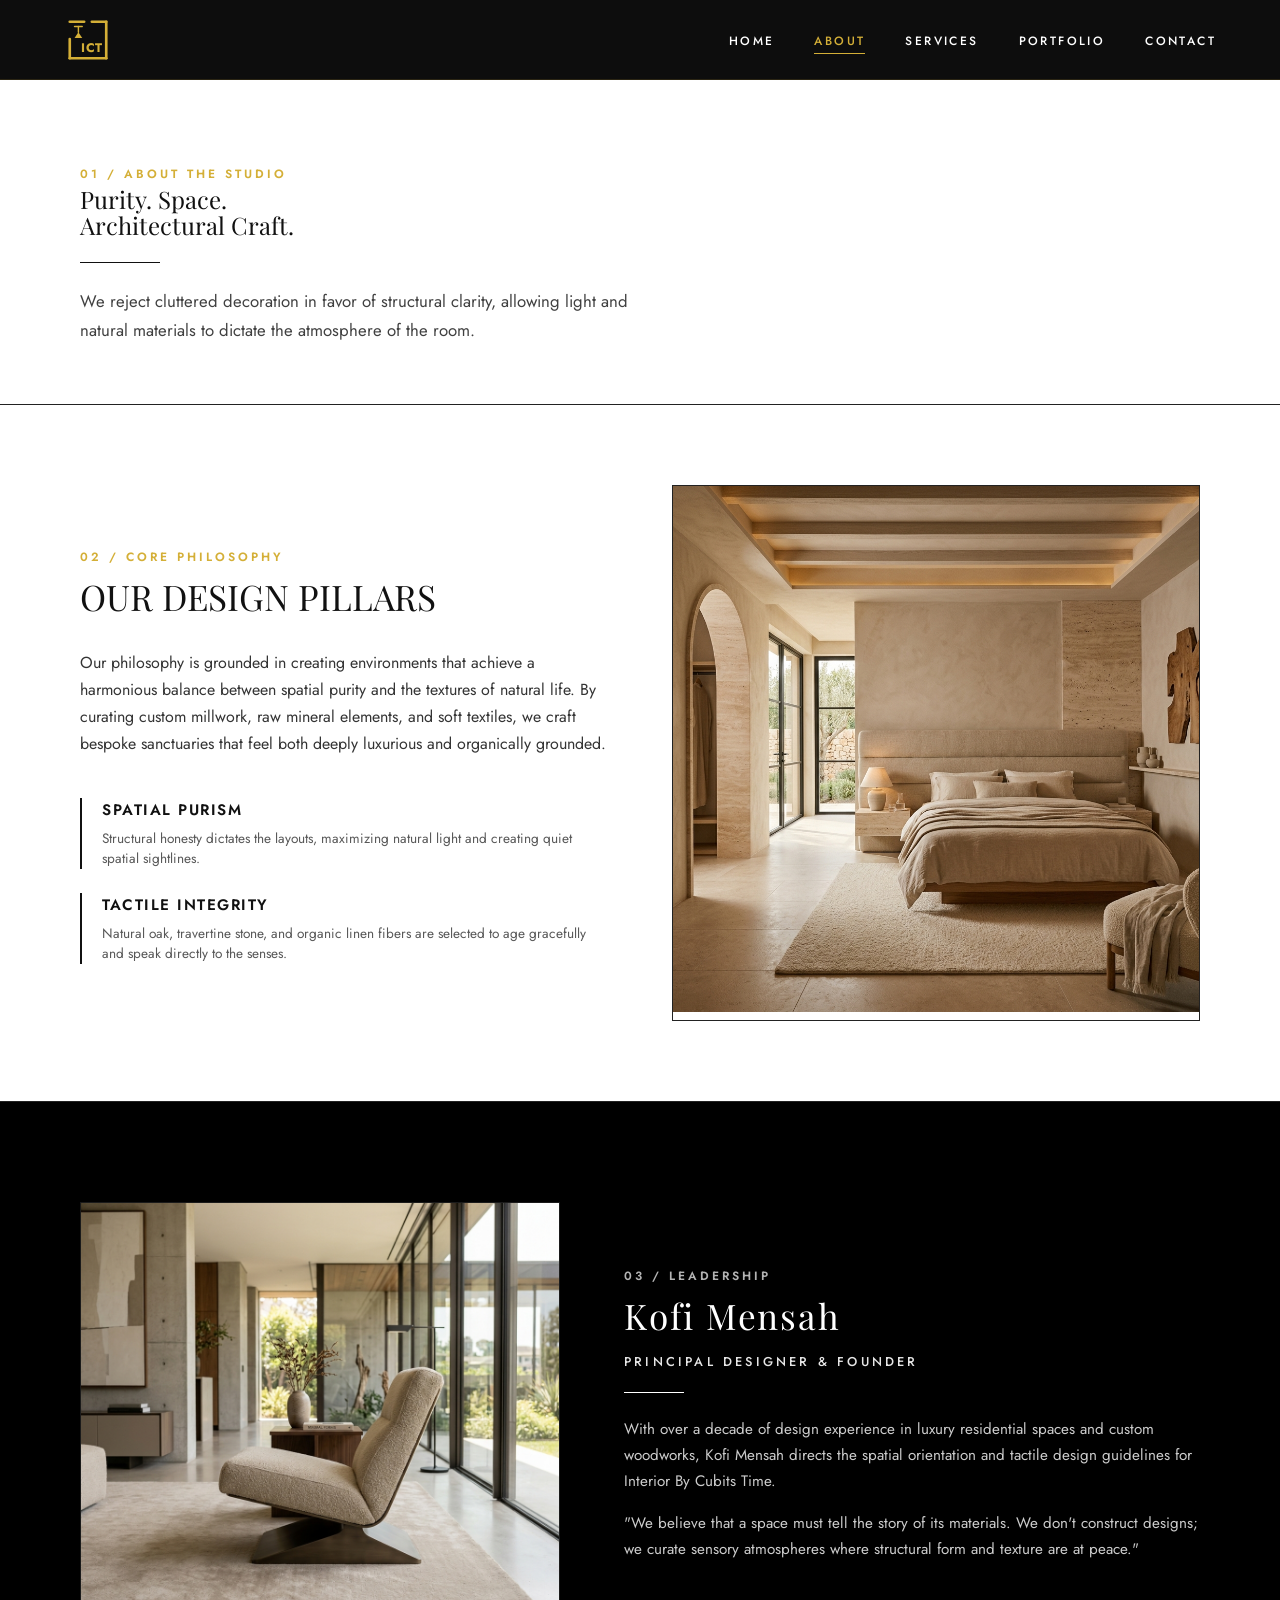
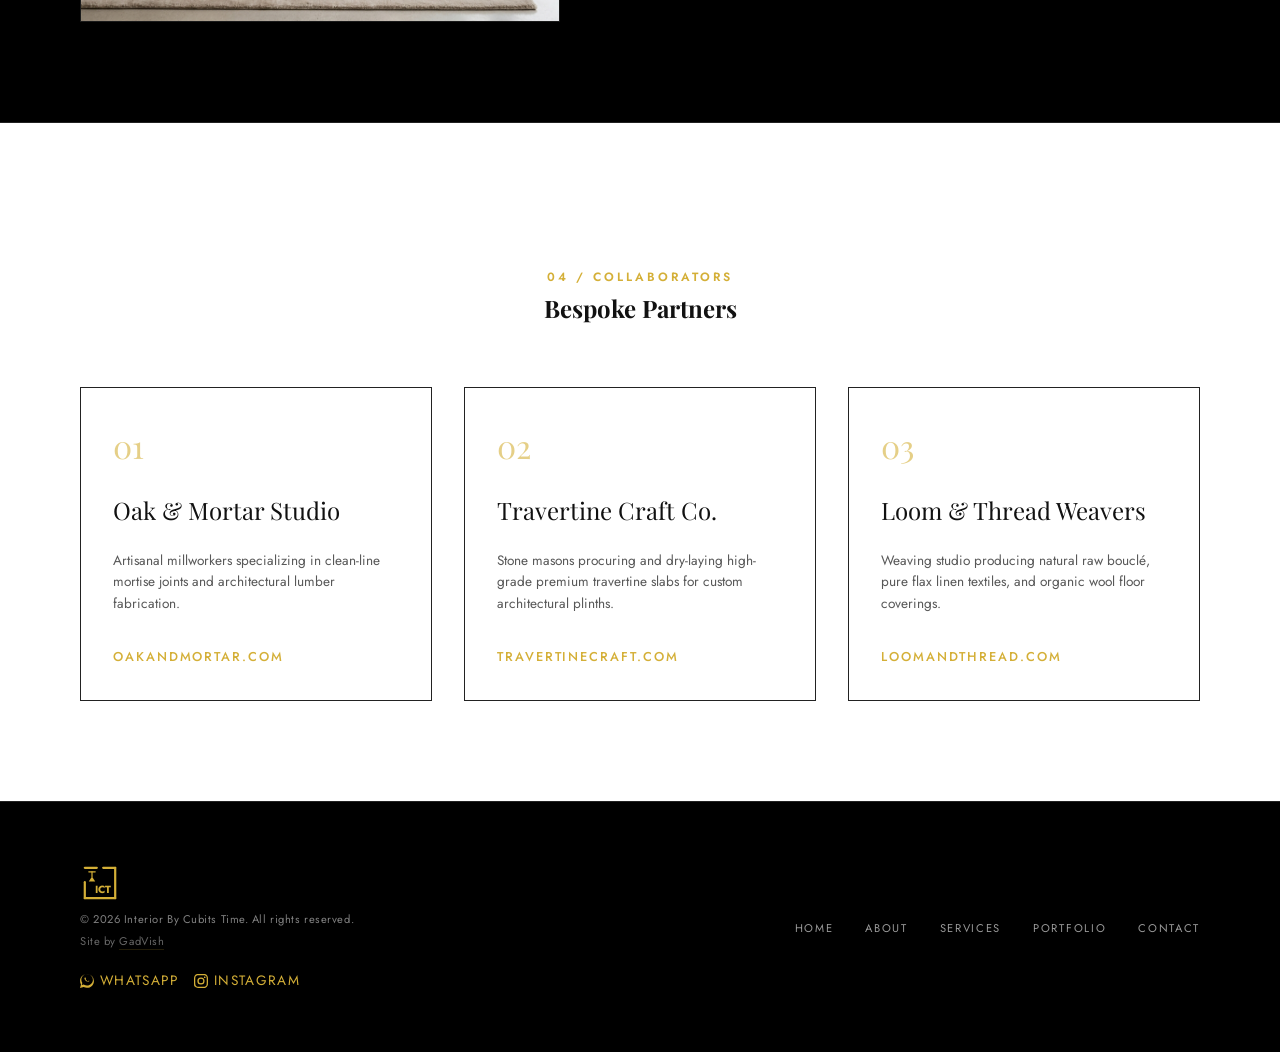
==== about.html @ ab2f4105 "Redesign logo to bold SVG and set Site by GadVish as WhatsApp link" ====
<!DOCTYPE html>
<html lang="en">
<head>
    <meta charset="UTF-8">
    <meta name="viewport" content="width=device-width, initial-scale=1.0">
    <title>About | Interior By Cubits Time</title>
    <!-- Fonts Import -->
    <link href="https://fonts.googleapis.com/css2?family=Playfair+Display:ital,wght@0,300;0,400;0,500;0,600;0,700;1,400&family=Jost:wght@300;400;500;600&display=swap" rel="stylesheet">
    <link rel="stylesheet" href="style.css">
</head>
<body>

    <!-- NAVIGATION HEADER -->
    <header class="nav-bar">
        <a href="index.html" class="nav-logo" aria-label="Interior By Cubits Time Home"><svg class="logo-svg" viewBox="0 0 100 100"><line x1="12" y1="12" x2="42" y2="12" /><line x1="58" y1="12" x2="88" y2="12" /><line x1="88" y1="12" x2="88" y2="88" /><line x1="88" y1="88" x2="12" y2="88" /><line x1="12" y1="88" x2="12" y2="48" /><line x1="22" y1="22" x2="38" y2="22" style="stroke-width: 3;" /><line x1="30" y1="22" x2="30" y2="34" style="stroke-width: 3;" /><polygon points="30,34 22,46 38,46" /><text x="58" y="74" text-anchor="middle">ICT</text></svg></a>
        <button class="nav-toggle" aria-label="Toggle Navigation">
            <span class="hamburger-bar"></span>
            <span class="hamburger-bar"></span>
            <span class="hamburger-bar"></span>
        </button>
        <ul class="nav-links">
            <li><a href="index.html">Home</a></li>
            <li><a href="about.html" class="active">About</a></li>
            <li><a href="services.html">Services</a></li>
            <li><a href="portfolio.html">Portfolio</a></li>
            <li><a href="contact.html">Contact</a></li>
        </ul>
    </header>

    <!-- ABOUT HERO INTRO -->
    <section class="light-section subpage-hero" style="padding-bottom: 60px;">
        <div class="container reveal">
            <span class="label-caps text-accent mb-4 block" style="font-weight: 600;">01 / About The Studio</span>
            <h1 class="font-display text-5xl uppercase mb-6" style="font-weight: 300; line-height: 1.1;">Purity. Space.<br>Architectural Craft.</h1>
            <div class="gold-rule-h" style="background-color: var(--text-dark); width: 80px; height: 1px; margin: 24px 0;"></div>
            <p style="max-width: 600px; font-size: 1.05rem; opacity: 0.8; line-height: 1.7;">We reject cluttered decoration in favor of structural clarity, allowing light and natural materials to dictate the atmosphere of the room.</p>
        </div>
    </section>

    <!-- DESIGN PHILOSOPHY SECTION (3 Pours Grid) -->
    <section id="philosophy-details" class="light-section" style="border-top: 1px solid var(--divider); padding: 80px 0;">
        <div class="container">
            <div class="concept-grid" style="display: grid; grid-template-columns: 1fr 1fr; gap: 64px;">
                <div class="reveal">
                    <span class="label-caps text-accent mb-4 block" style="font-weight: 600;">02 / Core Philosophy</span>
                    <h2 class="concept-title font-display" style="font-size: 2.2rem; text-transform: uppercase; margin-bottom: 24px;">Our Design Pillars</h2>
                    <p style="margin-bottom: 24px; opacity: 0.85; line-height: 1.7;">Our philosophy is grounded in creating environments that achieve a harmonious balance between spatial purity and the textures of natural life. By curating custom millwork, raw mineral elements, and soft textiles, we craft bespoke sanctuaries that feel both deeply luxurious and organically grounded.</p>
                    
                    <div style="margin-top: 40px; display: flex; flex-direction: column; gap: 24px;">
                        <div style="border-left: 2px solid var(--text-dark); padding-left: 20px;">
                            <h4 style="font-family: var(--font-body); text-transform: uppercase; font-size: 0.95rem; letter-spacing: 0.1em; font-weight: 600; margin-bottom: 6px;">Spatial Purism</h4>
                            <p style="font-size: 0.85rem; opacity: 0.7; line-height: 1.5;">Structural honesty dictates the layouts, maximizing natural light and creating quiet spatial sightlines.</p>
                        </div>
                        <div style="border-left: 2px solid var(--text-dark); padding-left: 20px;">
                            <h4 style="font-family: var(--font-body); text-transform: uppercase; font-size: 0.95rem; letter-spacing: 0.1em; font-weight: 600; margin-bottom: 6px;">Tactile Integrity</h4>
                            <p style="font-size: 0.85rem; opacity: 0.7; line-height: 1.5;">Natural oak, travertine stone, and organic linen fibers are selected to age gracefully and speak directly to the senses.</p>
                        </div>
                    </div>
                </div>
                <div class="reveal delay-100" style="position: relative;">
                    <div style="width: 100%; height: 100%; min-height: 380px; overflow: hidden; border: 1px solid var(--divider);">
                        <img class="img-cover" src="images/bedroom.png" alt="Symmetric master bedroom concept">
                    </div>
                </div>
            </div>
        </div>
    </section>

    <!-- LEADERSHIP & CREATIVE LEAD SECTION -->
    <section id="leadership" class="dark-section" style="padding: 100px 0; border-top: 1px solid var(--divider);">
        <div class="container">
            <div class="concept-grid" style="display: grid; grid-template-columns: 1fr 1.2fr; gap: 64px; align-items: center;">
                <div class="reveal">
                    <div style="width: 100%; height: 420px; overflow: hidden; border: 1px solid rgba(255,255,255,0.1);">
                        <img class="img-cover" src="images/lounge.png" alt="Creative Director Portrait Mockup">
                    </div>
                </div>
                <div class="reveal delay-100">
                    <span class="label-caps text-accent mb-4 block" style="color: var(--text-light); font-weight: 600; opacity: 0.7;">03 / Leadership</span>
                    <h2 class="font-display uppercase" style="font-size: 2.2rem; font-weight: 300; letter-spacing: 0.05em; margin-bottom: 8px;">Kofi Mensah</h2>
                    <p class="label-caps text-accent mb-6" style="font-size: 0.8rem; opacity: 0.9; color: var(--text-light);">Principal Designer &amp; Founder</p>
                    <div class="gold-rule-h" style="background-color: var(--text-light); width: 60px; height: 1px; margin-bottom: 24px;"></div>
                    <p style="opacity: 0.8; line-height: 1.7; margin-bottom: 16px; font-size: 0.95rem;">With over a decade of design experience in luxury residential spaces and custom woodworks, Kofi Mensah directs the spatial orientation and tactile design guidelines for Interior By Cubits Time.</p>
                    <p style="opacity: 0.8; line-height: 1.7; font-size: 0.95rem;">"We believe that a space must tell the story of its materials. We don't construct designs; we curate sensory atmospheres where structural form and texture are at peace."</p>
                </div>
            </div>
        </div>
    </section>

    <!-- OUR PARTNERS SECTION -->
    <section id="partners" class="light-section" style="padding: 100px 0; border-top: 1px solid var(--divider);">
        <div class="container">
            <div class="furniture-section-title reveal" style="text-align: center; margin-bottom: 60px;">
                <span class="label-caps text-accent mb-3 block" style="font-weight: 600;">04 / Collaborators</span>
                <h2 class="font-display text-3xl uppercase">Bespoke Partners</h2>
            </div>
            <div class="partners-grid-3col">
                <!-- Entry 1 -->
                <div class="partner-card reveal delay-100" style="border: 1px solid var(--divider); padding: 32px;">
                    <span class="partner-number font-display">01</span>
                    <h3 class="partner-name font-display" style="color: var(--text-dark);">Oak &amp; Mortar Studio</h3>
                    <p class="partner-desc">Artisanal millworkers specializing in clean-line mortise joints and architectural lumber fabrication.</p>
                    <a href="#" class="partner-link">oakandmortar.com</a>
                </div>
                <!-- Entry 2 -->
                <div class="partner-card reveal delay-200" style="border: 1px solid var(--divider); padding: 32px;">
                    <span class="partner-number font-display">02</span>
                    <h3 class="partner-name font-display" style="color: var(--text-dark);">Travertine Craft Co.</h3>
                    <p class="partner-desc">Stone masons procuring and dry-laying high-grade premium travertine slabs for custom architectural plinths.</p>
                    <a href="#" class="partner-link">travertinecraft.com</a>
                </div>
                <!-- Entry 3 -->
                <div class="partner-card reveal delay-300" style="border: 1px solid var(--divider); padding: 32px;">
                    <span class="partner-number font-display">03</span>
                    <h3 class="partner-name font-display" style="color: var(--text-dark);">Loom &amp; Thread Weavers</h3>
                    <p class="partner-desc">Weaving studio producing natural raw bouclé, pure flax linen textiles, and organic wool floor coverings.</p>
                    <a href="#" class="partner-link">loomandthread.com</a>
                </div>
            </div>
        </div>
    </section>

    <!-- SHARED FOOTER -->
    <footer class="site-footer">
        <div class="container site-footer-container">
            <div class="site-footer-logo-wrap">
                <span class="site-footer-logo"><svg class="logo-svg" viewBox="0 0 100 100" style="height: 40px; width: 40px;"><line x1="12" y1="12" x2="42" y2="12" /><line x1="58" y1="12" x2="88" y2="12" /><line x1="88" y1="12" x2="88" y2="88" /><line x1="88" y1="88" x2="12" y2="88" /><line x1="12" y1="88" x2="12" y2="48" /><line x1="22" y1="22" x2="38" y2="22" style="stroke-width: 3;" /><line x1="30" y1="22" x2="30" y2="34" style="stroke-width: 3;" /><polygon points="30,34 22,46 38,46" /><text x="58" y="74" text-anchor="middle">ICT</text></svg></span>
                <p class="site-footer-copy">&copy; 2026 Interior By Cubits Time. All rights reserved. <span style="display: block; margin-top: 4px; opacity: 0.8;">Site by <a href="https://wa.me/233500437993" target="_blank" rel="noopener noreferrer" style="color: inherit; text-decoration: none; border-bottom: 1px solid rgba(212, 175, 55, 0.4);">GadVish</a></span></p>
                <div class="footer-socials" style="margin-top: 12px; display: flex; gap: 16px;">
                    <a href="https://wa.me/0576086967" target="_blank" rel="noopener noreferrer" class="social-link" style="color: var(--accent); text-decoration: none; font-size: 0.85rem; letter-spacing: 0.1em; text-transform: uppercase; display: inline-flex; align-items: center; gap: 6px;">
                        <svg xmlns="http://www.w3.org/2000/svg" width="14" height="14" fill="currentColor" viewBox="0 0 16 16"><path d="M13.601 2.326A7.85 7.85 0 0 0 7.994 0C3.627 0 .068 3.558.064 7.926c0 1.399.366 2.76 1.057 3.965L0 16l4.204-1.102a7.9 7.9 0 0 0 3.79.949h.004c4.368 0 7.927-3.558 7.93-7.93a7.9 7.9 0 0 0-2.33-5.607zM7.994 13.06a6.6 6.6 0 0 1-3.278-.872l-.236-.14-2.43.636.647-2.37-.154-.245a6.57 6.57 0 0 1-1.008-3.5c.003-3.633 2.97-6.593 6.614-6.593a6.59 6.59 0 0 1 4.666 1.93 6.59 6.59 0 0 1 1.929 4.667c-.003 3.633-2.97 6.593-6.613 6.593m3.473-4.96c-.185-.093-1.098-.542-1.268-.604-.17-.063-.293-.093-.417.093-.125.187-.482.604-.59.729-.109.125-.219.14-.405.047a5.5 5.5 0 0 1-1.51-1.36c-.466-.401-.84-1.002-.912-1.124-.072-.122-.008-.188.053-.249.056-.054.125-.145.187-.217.063-.072.083-.122.124-.2.041-.078.02-.145-.01-.207-.03-.062-.293-.707-.4-.963-.105-.255-.21-.22-.293-.224-.075-.003-.16-.004-.245-.004a.48.48 0 0 0-.35.162c-.12.13-.457.447-.457 1.09 0 .642.467 1.26.53 1.348.064.088.918 1.4 2.226 1.964.312.134.557.214.747.275.313.1.597.086.822.052.25-.038.799-.327.91-.643.11-.317.11-.59.078-.644-.03-.053-.113-.093-.298-.186"/></svg>
                        WhatsApp
                    </a>
                    <a href="https://www.instagram.com/interiorsbycubitstime?igsh=MWhub2NjeDc0ZXJ0Zw==" target="_blank" rel="noopener noreferrer" class="social-link" style="color: var(--accent); text-decoration: none; font-size: 0.85rem; letter-spacing: 0.1em; text-transform: uppercase; display: inline-flex; align-items: center; gap: 6px;">
                        <svg xmlns="http://www.w3.org/2000/svg" width="14" height="14" fill="currentColor" viewBox="0 0 16 16"><path d="M8 0C5.829 0 5.556.01 4.703.048 3.85.088 3.269.222 2.76.42a3.9 3.9 0 0 0-1.417.923A3.9 3.9 0 0 0 .42 2.76C.222 3.268.087 3.85.048 4.7.01 5.555 0 5.827 0 8.001c0 2.172.01 2.444.048 3.297.04 8.5.18 1.416.363 1.926a3.9 3.9 0 0 0 .923 1.417 3.9 3.9 0 0 0 1.417.923c.51.198 1.09.333 1.942.372C5.555 15.99 5.827 16 8 16s2.444-.01 3.298-.048c.851-.04 1.434-.174 1.943-.372a3.9 3.9 0 0 0 1.416-.923c.445-.445.718-.991.924-1.417.197-.509.332-1.09.372-1.942C15.99 10.445 16 10.173 16 8s-.01-2.444-.048-3.299c-.04-.851-.175-1.433-.372-1.941a3.9 3.9 0 0 0-.923-1.417A3.9 3.9 0 0 0 13.24.42c-.51-.198-1.092-.333-1.943-.372C10.443.01 10.172 0 7.998 0zm-.717 1.442h.718c2.136 0 2.389.007 3.232.046.78.035 1.204.166 1.486.275.373.145.64.319.92.599s.453.546.598.92c.11.281.24.705.275 1.485.039.843.047 1.096.047 3.231s-.008 2.389-.047 3.232c-.035.78-.166 1.203-.275 1.485a2.5 2.5 0 0 1-.599.919c-.28.28-.546.453-.92.598-.28.11-.704.24-1.485.276-.843.038-1.096.047-3.232.047s-2.39-.009-3.233-.047c-.78-.036-1.203-.166-1.485-.276a2.5 2.5 0 0 1-.92-.598 2.5 2.5 0 0 1-.6-.92c-.109-.281-.24-.705-.275-1.485-.038-.843-.046-1.096-.046-3.233s.008-2.388.046-3.231c.036-.78.166-1.204.276-1.486.145-.373.319-.64.599-.92s.546-.453.92-.6c.282-.109.705-.24 1.485-.276.738-.034 1.024-.044 2.515-.045zm4.988 1.328a.96.96 0 1 0 0 1.92.96.96 0 0 0 0-1.92m-4.27 1.122a4.109 4.109 0 1 0 0 8.217 4.109 4.109 0 0 0 0-8.217m0 1.441a2.667 2.667 0 1 1 0 5.334 2.667 2.667 0 0 1 0-5.334"/></svg>
                        Instagram
                    </a>
                </div>
            </div>
            <ul class="site-footer-links">
                <li><a href="index.html">Home</a></li>
                <li><a href="about.html">About</a></li>
                <li><a href="services.html">Services</a></li>
                <li><a href="portfolio.html">Portfolio</a></li>
                <li><a href="contact.html">Contact</a></li>
            </ul>
        </div>
    </footer>

    <!-- INTERSECTION OBSERVER FOR SCROLL REVEALS -->
    <script>
        const observerOptions = {
            root: null,
            rootMargin: '0px',
            threshold: 0.12
        };

        const observer = new IntersectionObserver((entries, observer) => {
            entries.forEach(entry => {
                if (entry.isIntersecting) {
                    entry.target.classList.add('active');
                    observer.unobserve(entry.target);
                }
            });
        }, observerOptions);

        document.querySelectorAll('.reveal').forEach(el => observer.observe(el));

        // Mobile Nav Hamburger Toggle
        const navToggle = document.querySelector('.nav-toggle');
        const navLinks = document.querySelector('.nav-links');

        if (navToggle && navLinks) {
            navToggle.addEventListener('click', () => {
                navToggle.classList.toggle('active');
                navLinks.classList.toggle('active');
                document.body.classList.toggle('nav-open');
            });
        }
    </script>

</body>
</html>
---- style.css ----
/* Custom Styling for Cubits & Co. Interiors */

/* Reset & Base Styles */
* {
    margin: 0;
    padding: 0;
    box-sizing: border-box;
}

:root {
    --bg-dark: #000000;
    --surface-light: #FFFFFF;
    --accent: #D4AF37;
    --text-dark: #111111;
    --text-light: #FFFFFF;
    --divider: #222222;
    --font-display: 'Playfair Display', serif;
    --font-body: 'Jost', sans-serif;
}

body {
    font-family: var(--font-body);
    background-color: var(--bg-dark);
    color: var(--text-light);
    line-height: 1.6;
    overflow-x: hidden;
}

/* -------------------------------------------------------------
   Navigation Bar & Multi-page Layout Structure
   ------------------------------------------------------------- */
.nav-bar {
    position: fixed;
    top: 0;
    left: 0;
    width: 100%;
    height: 80px;
    background-color: rgba(0, 0, 0, 0.95);
    backdrop-filter: blur(12px);
    -webkit-backdrop-filter: blur(12px);
    display: flex;
    justify-content: space-between;
    align-items: center;
    padding: 0 64px;
    z-index: 1000;
    border-bottom: 1px solid rgba(212, 175, 55, 0.15);
}

.nav-logo {
    font-family: var(--font-display);
    font-size: 1.4rem;
    font-weight: 500;
    color: var(--accent);
    text-decoration: none;
    letter-spacing: 0.05em;
    display: flex;
    align-items: center;
    gap: 8px;
}

.nav-logo img {
    height: 58px;
    width: auto;
    max-width: 200px;
    display: block;
    object-fit: contain;
}

.nav-toggle {
    display: none;
}

.hero-logo-badge img {
    max-width: 70%;
    max-height: 70%;
    object-fit: contain;
}

.site-footer-logo img {
    height: 48px;
    width: auto;
    display: block;
    object-fit: contain;
}

.nav-links {
    display: flex;
    gap: 40px;
    list-style: none;
}

.nav-links a {
    font-family: var(--font-body);
    font-size: 0.75rem;
    text-transform: uppercase;
    letter-spacing: 0.2em;
    color: var(--text-light);
    text-decoration: none;
    font-weight: 500;
    position: relative;
    padding-bottom: 4px;
    transition: color 0.3s ease;
}

.nav-links a::after {
    content: '';
    position: absolute;
    bottom: 0;
    left: 0;
    width: 0;
    height: 1px;
    background-color: var(--accent);
    transition: width 0.3s ease;
}

.nav-links a:hover::after,
.nav-links a.active::after {
    width: 100%;
}

.nav-links a:hover,
.nav-links a.active {
    color: var(--accent);
}

/* Page spacing for non-hero subpages */
.subpage-hero {
    padding-top: 160px !important;
}

/* Typography Helpers */
.font-display {
    font-family: var(--font-display);
}

.text-accent {
    color: var(--accent);
}

.label-caps {
    font-family: var(--font-body);
    text-transform: uppercase;
    letter-spacing: 0.25em;
    font-size: 0.75rem;
    font-weight: 500;
}

/* Sections Base */
section {
    padding: 100px 0;
    width: 100%;
}

.dark-section {
    background-color: var(--bg-dark);
    color: var(--text-light);
}

.light-section {
    background-color: var(--surface-light);
    color: var(--text-dark);
}

.container {
    max-width: 1200px;
    margin: 0 auto;
    padding: 0 40px;
}

/* Section Dividers & Gold Rule */
.gold-rule-v {
    width: 2px;
    background-color: var(--accent);
    align-self: stretch;
}

.gold-rule-h {
    height: 2px;
    width: 60px;
    background-color: var(--accent);
    margin: 20px 0;
}

.divider-subtle {
    border-top: 1px solid var(--divider);
    width: 100%;
    margin: 24px 0;
}

.divider-subtle-light {
    border-top: 1px solid rgba(26, 23, 20, 0.15);
    width: 100%;
    margin: 24px 0;
}

/* Image styling */
.img-cover {
    width: 100%;
    height: 100%;
    object-fit: cover;
    background: linear-gradient(135deg, #5C4A3A, #8B7355);
}

/* Section 1: Hero */
#hero {
    height: 100vh;
    min-height: 700px;
    padding: 0;
    display: flex;
}

.hero-left {
    width: 45%;
    padding: 60px 40px 60px 64px;
    display: flex;
    flex-direction: column;
    justify-content: space-between;
}

.hero-logo-badge {
    width: 60px;
    height: 60px;
    border-radius: 50%;
    border: 1px solid var(--accent);
    display: flex;
    align-items: center;
    justify-content: center;
    font-family: var(--font-display);
    font-size: 1.1rem;
    color: var(--accent);
    margin-bottom: 40px;
}

.hero-title {
    font-size: clamp(3.5rem, 6vw, 6rem);
    font-weight: 300;
    line-height: 0.95;
    text-transform: uppercase;
    color: var(--text-light);
    margin-bottom: 20px;
}

.hero-title span {
    font-style: italic;
    color: var(--accent);
}

.hero-meta {
    font-size: 0.8rem;
    color: var(--accent);
    text-transform: uppercase;
    letter-spacing: 0.2em;
    margin-top: auto;
}

.hero-right {
    width: 55%;
    height: 100%;
}

/* Section 2: Design Concept */
.concept-grid {
    display: grid;
    grid-template-columns: 1fr 1fr;
    gap: 80px;
    align-items: center;
}

.concept-left {
    display: flex;
    flex-direction: column;
}

.concept-title {
    font-size: clamp(2.5rem, 4vw, 4rem);
    font-weight: 400;
    margin-bottom: 30px;
    text-transform: uppercase;
}

.concept-body {
    margin-bottom: 40px;
}

.concept-body p {
    margin-bottom: 20px;
    font-size: 0.95rem;
    opacity: 0.85;
}

.swatch-row {
    display: flex;
    gap: 24px;
}

.swatch-item {
    display: flex;
    flex-direction: column;
    align-items: center;
    gap: 8px;
}

.swatch-color {
    width: 48px;
    height: 48px;
    border: 1px solid rgba(0, 0, 0, 0.1);
}

.swatch-label {
    font-size: 0.65rem;
    text-transform: uppercase;
    letter-spacing: 0.1em;
    opacity: 0.7;
}

.concept-right {
    position: relative;
    height: 500px;
}

.collage-img-1 {
    width: 70%;
    height: 80%;
    position: absolute;
    top: 0;
    left: 0;
    z-index: 2;
    border: 8px solid var(--surface-light);
}

.collage-img-2 {
    width: 60%;
    height: 70%;
    position: absolute;
    bottom: 0;
    right: 0;
    z-index: 1;
    border: 8px solid var(--surface-light);
}

/* Section 3: Design Highlight */
.highlight-grid {
    display: grid;
    grid-template-columns: 4.5fr 1fr 6.5fr;
    gap: 40px;
    padding: 0;
}

.highlight-left {
    height: 480px;
}

.highlight-content {
    padding: 80px 40px 80px 0;
    display: flex;
    flex-direction: column;
    justify-content: center;
}

.highlight-title {
    font-size: clamp(2.5rem, 4vw, 4.5rem);
    font-weight: 400;
    margin-bottom: 40px;
    text-transform: uppercase;
    line-height: 1.1;
}

.highlight-columns {
    display: grid;
    grid-template-columns: repeat(3, 1fr);
    gap: 24px;
}

.highlight-col h4 {
    font-size: 0.9rem;
    font-weight: 600;
    text-transform: uppercase;
    letter-spacing: 0.15em;
    margin-bottom: 16px;
    color: var(--accent);
}

.highlight-col p {
    font-size: 0.8rem;
    opacity: 0.8;
    line-height: 1.6;
}

/* Section 4: Floor Plan Overview */
.floor-plan-grid {
    display: grid;
    grid-template-columns: 6fr 6fr;
    gap: 80px;
}

.floor-plan-title {
    font-size: clamp(2rem, 3vw, 3rem);
    text-transform: uppercase;
    margin-bottom: 24px;
}

.floor-plan-desc {
    margin-bottom: 40px;
    font-size: 0.95rem;
    opacity: 0.85;
}

.floor-plan-svg-wrap {
    width: 100%;
    border: 1px solid rgba(26, 23, 20, 0.2);
    padding: 30px;
    background-color: rgba(255, 255, 255, 0.3);
}

.floor-plan-svg-wrap svg {
    width: 100%;
    height: auto;
}

.floor-plan-right {
    display: flex;
    flex-direction: column;
    justify-content: center;
}

.swatch-2x2 {
    display: grid !important;
    grid-template-columns: 1fr 1fr !important;
    gap: 24px !important;
    max-width: 640px !important;
    width: 100% !important;
}

.swatch-3col {
    display: grid !important;
    grid-template-columns: repeat(3, 1fr) !important;
    gap: 20px !important;
    width: 100% !important;
}

.material-card {
    display: flex;
    flex-direction: column;
    gap: 12px;
}

.material-thumb {
    height: 180px;
    width: 100%;
    overflow: hidden;
    border: 1px solid rgba(17, 17, 17, 0.15);
}

.material-card:nth-child(1) .material-thumb img {
    object-fit: cover;
    object-position: 50% center;
}

.material-card:nth-child(2) .material-thumb img {
    object-fit: cover;
    object-position: 100% center;
}

.material-card:nth-child(3) .material-thumb img {
    object-fit: cover;
    object-position: 0% center;
}

.material-card:nth-child(4) .material-thumb img {
    object-fit: cover;
    object-position: 50% center;
}

.material-thumb-crop {
    height: 120px;
    width: 100%;
    border: 1px solid rgba(17, 17, 17, 0.15);
    background-image: url('images/detail.png');
    background-size: 300% 100%;
    transition: transform 0.5s ease;
}

.material-card:hover .material-thumb-crop {
    transform: scale(1.04);
}

.material-thumb-crop.boucle {
    background-position: 0% center;
}

.material-thumb-crop.travertine {
    background-position: 50% center;
}

.material-thumb-crop.wood {
    background-position: 100% center;
}

.material-thumb-crop.zellige {
    background-image: url('images/bedroom.png');
    background-size: cover;
    background-position: center;
}

.material-meta {
    display: flex;
    justify-content: space-between;
    align-items: center;
}

.material-name {
    font-size: 0.8rem;
    font-weight: 500;
    text-transform: uppercase;
    letter-spacing: 0.1em;
}

.material-type {
    font-size: 0.7rem;
    opacity: 0.6;
}

/* Section 5: Furniture - Living Room */
.furniture-section-title {
    text-align: center;
    margin-top: 40px;
    margin-bottom: 60px;
}

/* -------------------------------------------------------------
   Editorial Gallery Layout
   ------------------------------------------------------------- */
.gallery-grid {
    display: grid;
    grid-template-columns: repeat(12, 1fr);
    gap: 32px;
    margin-top: 40px;
}

.gallery-card {
    position: relative;
    overflow: hidden;
    cursor: pointer;
    text-decoration: none;
    display: block;
    background-color: var(--bg-dark);
}

/* Asymmetrical column & row spanning rules */
.gallery-card.tall {
    grid-column: span 4;
    grid-row: span 2;
    height: 600px;
}

.gallery-card.wide {
    grid-column: span 8;
    height: 284px;
}

.gallery-card.square {
    grid-column: span 4;
    height: 284px;
}

.gallery-card.medium {
    grid-column: span 6;
    height: 400px;
}

.gallery-img-wrapper {
    width: 100%;
    height: 100%;
    overflow: hidden;
}

.gallery-img-wrapper img {
    width: 100%;
    height: 100%;
    object-fit: cover;
    transition: transform 0.8s cubic-bezier(0.25, 1, 0.5, 1);
}

.gallery-card:hover .gallery-img-wrapper img {
    transform: scale(1.05);
}

/* Overlay Styling */
.gallery-overlay {
    position: absolute;
    top: 0;
    left: 0;
    width: 100%;
    height: 100%;
    background-color: rgba(26, 23, 20, 0.85);
    display: flex;
    flex-direction: column;
    justify-content: flex-end;
    padding: 32px;
    opacity: 0;
    transition: opacity 0.4s ease;
    border: 1px solid rgba(196, 168, 130, 0.3);
}

.gallery-card:hover .gallery-overlay {
    opacity: 1;
}

.gallery-project-title {
    font-family: var(--font-display);
    font-size: 1.5rem;
    color: var(--text-light);
    margin-bottom: 8px;
    text-transform: uppercase;
    font-weight: 300;
}

.gallery-project-meta {
    font-family: var(--font-body);
    font-size: 0.7rem;
    color: var(--accent);
    text-transform: uppercase;
    letter-spacing: 0.15em;
}

/* Section 6: Shopping List - Bedroom */
.shopping-section {
    padding: 0;
    display: flex;
}

.shopping-left {
    width: 50%;
    height: 480px;
}

.shopping-right {
    width: 50%;
    padding: 80px 64px 80px 40px;
    display: flex;
    flex-direction: column;
    justify-content: center;
}

.shopping-title {
    font-size: clamp(2rem, 3vw, 3.5rem);
    text-transform: uppercase;
    margin-bottom: 40px;
}

.shopping-list {
    display: flex;
    flex-direction: column;
    gap: 24px;
}

.shopping-item {
    display: flex;
    flex-direction: column;
    gap: 6px;
}

.shopping-item-header {
    display: flex;
    justify-content: space-between;
    align-items: baseline;
}

.shopping-item-name {
    font-size: 0.95rem;
    font-weight: 600;
    text-transform: uppercase;
    letter-spacing: 0.1em;
}

.shopping-item-code {
    font-size: 0.7rem;
    opacity: 0.5;
    letter-spacing: 0.1em;
}

.shopping-item-desc {
    font-size: 0.8rem;
    opacity: 0.85;
}

/* Section 7: Color Palette */
.palette-grid {
    display: grid;
    grid-template-columns: 6.5fr 1fr 4.5fr;
    gap: 40px;
    padding: 0;
}

.palette-content {
    padding: 80px 0 80px 40px;
    display: flex;
    flex-direction: column;
    justify-content: center;
}

.palette-title {
    font-size: clamp(2rem, 3vw, 3.5rem);
    text-transform: uppercase;
    margin-bottom: 48px;
}

.palette-swatches-grid {
    display: grid;
    grid-template-columns: repeat(2, 1fr);
    gap: 16px;
    margin-top: 20px;
}

.palette-swatch-card {
    display: flex;
    align-items: center;
    gap: 16px;
    padding: 12px;
    background: rgba(255, 255, 255, 0.03);
    border: 1px solid rgba(255, 255, 255, 0.08);
}

.palette-swatch-color {
    width: 36px;
    height: 36px;
    border-radius: 50%;
    border: 1px solid rgba(255, 255, 255, 0.15);
    flex-shrink: 0;
}

.palette-swatch-info {
    display: flex;
    flex-direction: column;
    gap: 2px;
}

.palette-swatch-name {
    font-size: 0.75rem;
    text-transform: uppercase;
    letter-spacing: 0.1em;
    font-weight: 500;
    color: var(--text-light);
}

.palette-swatch-hex {
    font-size: 0.65rem;
    opacity: 0.5;
    letter-spacing: 0.05em;
}

.palette-right {
    height: 480px;
}

/* Section 8: The Next Step */
.next-step-grid {
    display: grid;
    grid-template-columns: 6.5fr 5.5fr;
    gap: 80px;
}

.next-step-left {
    display: flex;
    flex-direction: column;
    justify-content: center;
}

.next-step-title {
    font-size: clamp(2rem, 3vw, 3.5rem);
    text-transform: uppercase;
    margin-bottom: 40px;
}

.checklist {
    display: flex;
    flex-direction: column;
    gap: 24px;
}

.checklist-item {
    display: flex;
    gap: 16px;
    align-items: flex-start;
}

.checklist-icon {
    color: var(--accent);
    font-size: 1.2rem;
    line-height: 1;
    font-weight: bold;
}

.checklist-text {
    font-size: 0.9rem;
    opacity: 0.85;
    line-height: 1.5;
}

.next-step-right {
    height: 480px;
}

/* Section 9: Our Partners */
.partners-grid-3col {
    display: grid;
    grid-template-columns: repeat(3, 1fr);
    gap: 32px;
    margin-top: 40px;
}

.partner-card {
    display: flex;
    flex-direction: column;
    gap: 20px;
    padding: 40px 32px;
    background-color: rgba(255, 255, 255, 0.02);
    border: 1px solid rgba(255, 255, 255, 0.05);
    transition: all 0.4s cubic-bezier(0.25, 1, 0.5, 1);
}

.partner-card:hover {
    border-color: var(--accent);
    background-color: rgba(255, 255, 255, 0.04);
    transform: translateY(-4px);
}

.partner-number {
    font-family: var(--font-display);
    font-size: 2rem;
    font-weight: 300;
    color: var(--accent);
    opacity: 0.6;
}

.partner-name {
    font-size: 1.5rem;
    font-weight: 400;
    color: var(--text-light);
}

.partner-desc {
    font-size: 0.85rem;
    opacity: 0.7;
    line-height: 1.6;
    margin-bottom: 12px;
}

.partner-link {
    font-size: 0.8rem;
    color: var(--accent);
    text-decoration: none;
    text-transform: uppercase;
    letter-spacing: 0.15em;
    font-weight: 500;
    align-self: flex-start;
    border-bottom: 1px solid transparent;
    transition: border-bottom 0.3s ease;
}

.partner-link:hover {
    border-bottom-color: var(--accent);
}

/* Section 10: Contact Us */
#contact {
    padding: 120px 0;
}

.contact-content {
    text-align: center;
    max-width: 600px;
    margin: 0 auto;
    display: flex;
    flex-direction: column;
    align-items: center;
}

.contact-title {
    font-size: clamp(2.5rem, 4vw, 4rem);
    text-transform: uppercase;
    margin-bottom: 24px;
}

.contact-tagline {
    font-size: 1rem;
    opacity: 0.8;
    margin-bottom: 60px;
    letter-spacing: 0.05em;
}

.contact-details {
    width: 100%;
    display: flex;
    flex-direction: column;
}

.contact-line {
    border-top: 1px solid var(--divider);
    padding: 24px 0;
    font-size: 1.1rem;
    letter-spacing: 0.15em;
    text-transform: uppercase;
    color: var(--text-light);
}

/* -------------------------------------------------------------
   Hero Slider Styles
   ------------------------------------------------------------- */
.hero-right {
    width: 55%;
    height: 100%;
    position: relative;
    overflow: hidden;
}

.hero-slide {
    position: absolute;
    top: 0;
    left: 0;
    width: 100%;
    height: 100%;
    opacity: 0;
    transition: opacity 1.2s ease-in-out;
    z-index: 1;
}

.hero-slide.active {
    opacity: 1;
    z-index: 2;
}

.hero-slide img {
    width: 100%;
    height: 100%;
    object-fit: cover;
    transform: scale(1.05);
    transition: transform 6s ease-in-out;
}

.hero-slide.active img {
    transform: scale(1);
}

.slider-dots {
    position: absolute;
    bottom: 40px;
    right: 40px;
    display: flex;
    gap: 12px;
    z-index: 10;
}

.slider-dot {
    width: 8px;
    height: 8px;
    border-radius: 50%;
    background-color: rgba(255, 255, 255, 0.3);
    border: none;
    cursor: pointer;
    transition: background-color 0.3s ease;
    padding: 0;
}

.slider-dot.active {
    background-color: var(--accent);
}

/* -------------------------------------------------------------
   Scroll Reveal Animations
   ------------------------------------------------------------- */
.reveal {
    opacity: 0;
    transform: translateY(30px);
    transition: opacity 0.8s cubic-bezier(0.25, 1, 0.5, 1), transform 0.8s cubic-bezier(0.25, 1, 0.5, 1);
    will-change: opacity, transform;
}

.reveal.active {
    opacity: 1;
    transform: translateY(0);
}

.delay-100 { transition-delay: 100ms; }
.delay-200 { transition-delay: 200ms; }
.delay-300 { transition-delay: 300ms; }
.delay-400 { transition-delay: 400ms; }
/* -------------------------------------------------------------
   Shared Site Footer Styles
   ------------------------------------------------------------- */
.site-footer {
    background-color: var(--bg-dark);
    color: var(--text-light);
    border-top: 1px solid var(--divider);
    padding: 60px 0;
    width: 100%;
}

.site-footer-container {
    display: flex;
    justify-content: space-between;
    align-items: center;
    flex-wrap: wrap;
    gap: 24px;
}

.site-footer-logo-wrap {
    display: flex;
    flex-direction: column;
    gap: 8px;
}

.site-footer-logo {
    font-family: var(--font-display);
    font-size: 1.4rem;
    color: var(--accent);
    text-transform: uppercase;
    letter-spacing: 0.05em;
    font-weight: 500;
}

.site-footer-copy {
    font-size: 0.7rem;
    opacity: 0.5;
    letter-spacing: 0.05em;
}

.site-footer-links {
    display: flex;
    gap: 32px;
    list-style: none;
}

.site-footer-links a {
    font-family: var(--font-body);
    font-size: 0.7rem;
    text-transform: uppercase;
    letter-spacing: 0.15em;
    color: var(--text-light);
    text-decoration: none;
    opacity: 0.6;
    transition: opacity 0.3s ease, color 0.3s ease;
}

.site-footer-links a:hover {
    opacity: 1;
    color: var(--accent);
}

/* RESPONSIVE LAYOUTS */
@media (max-width: 1024px) {
    .container {
        padding: 0 32px;
    }
    .concept-grid, .floor-plan-grid, .next-step-grid {
        gap: 40px;
    }
    
    .gallery-card.tall,
    .gallery-card.wide,
    .gallery-card.square,
    .gallery-card.medium {
        grid-column: span 6 !important;
        height: 350px !important;
        grid-row: auto !important;
    }
    
    .partners-grid-3col {
        grid-template-columns: 1fr 1fr;
        gap: 32px;
    }
}

@media (max-width: 768px) {
    /* Mobile Header & Hamburger Menu */
    .nav-bar {
        padding: 0 24px;
    }

    .nav-toggle {
        display: flex;
        flex-direction: column;
        justify-content: space-between;
        width: 30px;
        height: 20px;
        background: transparent;
        border: none;
        cursor: pointer;
        z-index: 1100;
        padding: 0;
    }

    .nav-toggle .hamburger-bar {
        width: 100%;
        height: 2px;
        background-color: var(--text-light);
        transition: transform 0.3s cubic-bezier(0.16, 1, 0.3, 1), opacity 0.3s ease;
    }

    .nav-toggle.active .hamburger-bar:nth-child(1) {
        transform: translateY(9px) rotate(45deg);
    }

    .nav-toggle.active .hamburger-bar:nth-child(2) {
        opacity: 0;
    }

    .nav-toggle.active .hamburger-bar:nth-child(3) {
        transform: translateY(-9px) rotate(-45deg);
    }

    .nav-links {
        position: fixed;
        top: 0;
        right: 0;
        width: 100%;
        height: 100vh;
        background-color: rgba(0, 0, 0, 0.98);
        backdrop-filter: blur(20px);
        -webkit-backdrop-filter: blur(20px);
        flex-direction: column;
        align-items: center;
        justify-content: center;
        gap: 32px;
        transform: translateX(100%);
        transition: transform 0.4s cubic-bezier(0.16, 1, 0.3, 1);
        z-index: 1050;
    }

    .nav-links.active {
        transform: translateX(0);
    }

    .nav-links a {
        font-size: 1.1rem;
        letter-spacing: 0.25em;
    }

    body.nav-open {
        overflow: hidden;
    }

    section {
        padding: 80px 0;
    }
    
    .container {
        padding: 0 24px;
    }

    /* Hero */
    #hero {
        flex-direction: column;
        height: auto;
    }
    .hero-left {
        width: 100%;
        padding: 60px 24px;
        order: 2;
    }
    .hero-right {
        width: 100%;
        height: 400px;
        order: 1;
    }
    .gold-rule-v {
        width: 100%;
        height: 2px;
    }

    /* Design Concept */
    .concept-grid {
        grid-template-columns: 1fr;
        gap: 48px;
    }
    .concept-right {
        height: 380px;
    }

    /* Design Highlight */
    .highlight-grid {
        grid-template-columns: 1fr;
        gap: 0;
    }
    .highlight-left {
        height: 300px;
    }
    .highlight-content {
        padding: 48px 24px;
    }
    .highlight-columns {
        grid-template-columns: 1fr;
        gap: 32px;
    }

    /* Floor Plan Overview */
    .floor-plan-grid {
        grid-template-columns: 1fr;
        gap: 48px;
    }

    /* Gallery */
    .gallery-grid {
        grid-template-columns: 1fr;
        gap: 24px;
    }
    
    .gallery-card.tall,
    .gallery-card.wide,
    .gallery-card.square,
    .gallery-card.medium {
        grid-column: span 1 !important;
        height: 300px !important;
    }

    /* Shopping List */
    .shopping-section {
        flex-direction: column;
    }
    .shopping-left {
        width: 100%;
        height: 300px;
    }
    .shopping-right {
        width: 100%;
        padding: 48px 24px;
    }

    /* Color Palette */
    .palette-grid {
        grid-template-columns: 1fr;
        gap: 0;
    }
    .palette-right {
        height: 300px;
        order: 1;
    }
    .palette-content {
        padding: 48px 24px;
        order: 2;
    }
    .palette-swatches-grid {
        grid-template-columns: 1fr 1fr 1fr;
        gap: 20px;
    }

    /* Next Step */
    .next-step-grid {
        grid-template-columns: 1fr;
        gap: 48px;
    }
    .next-step-right {
        height: 350px;
    }

    /* Partners */
    .partners-grid-3col {
        grid-template-columns: 1fr;
        gap: 24px;
    }

    /* Contact */
    #contact {
        padding: 80px 0;
    }
    .contact-tagline {
        margin-bottom: 40px;
    }

    /* Footer */
    .site-footer-container {
        flex-direction: column;
        align-items: center;
        text-align: center;
    }
    .site-footer-links {
        justify-content: center;
        flex-wrap: wrap;
        gap: 16px;
    }
}

/* Custom Social & Subpage Styles */
.footer-socials a {
    display: inline-block;
    transition: color 0.3s ease, transform 0.3s ease;
}
.footer-socials a:hover {
    color: var(--text-light) !important;
    transform: translateY(-2px);
}
.contact-line-last a {
    transition: all 0.3s ease;
}
.contact-line-last a:hover {
    background-color: var(--accent) !important;
    color: var(--text-dark) !important;
}

/* Input Focus States */
input[type="text"]:focus,
input[type="email"]:focus,
select:focus,
textarea:focus {
    border-color: var(--text-dark) !important;
}

/* Bold SVG Logo Styles */
.logo-svg {
    height: 48px;
    width: auto;
    stroke: var(--accent);
    fill: none;
    stroke-width: 5.5; /* Bolder architectural lines */
    stroke-linecap: round;
    stroke-linejoin: round;
    display: inline-block;
    vertical-align: middle;
}
.logo-svg polygon {
    fill: var(--accent);
    stroke: none;
}
.logo-svg text {
    font-family: var(--font-body), sans-serif;
    font-weight: 700;
    font-size: 26px;
    fill: var(--accent);
    stroke: none;
}
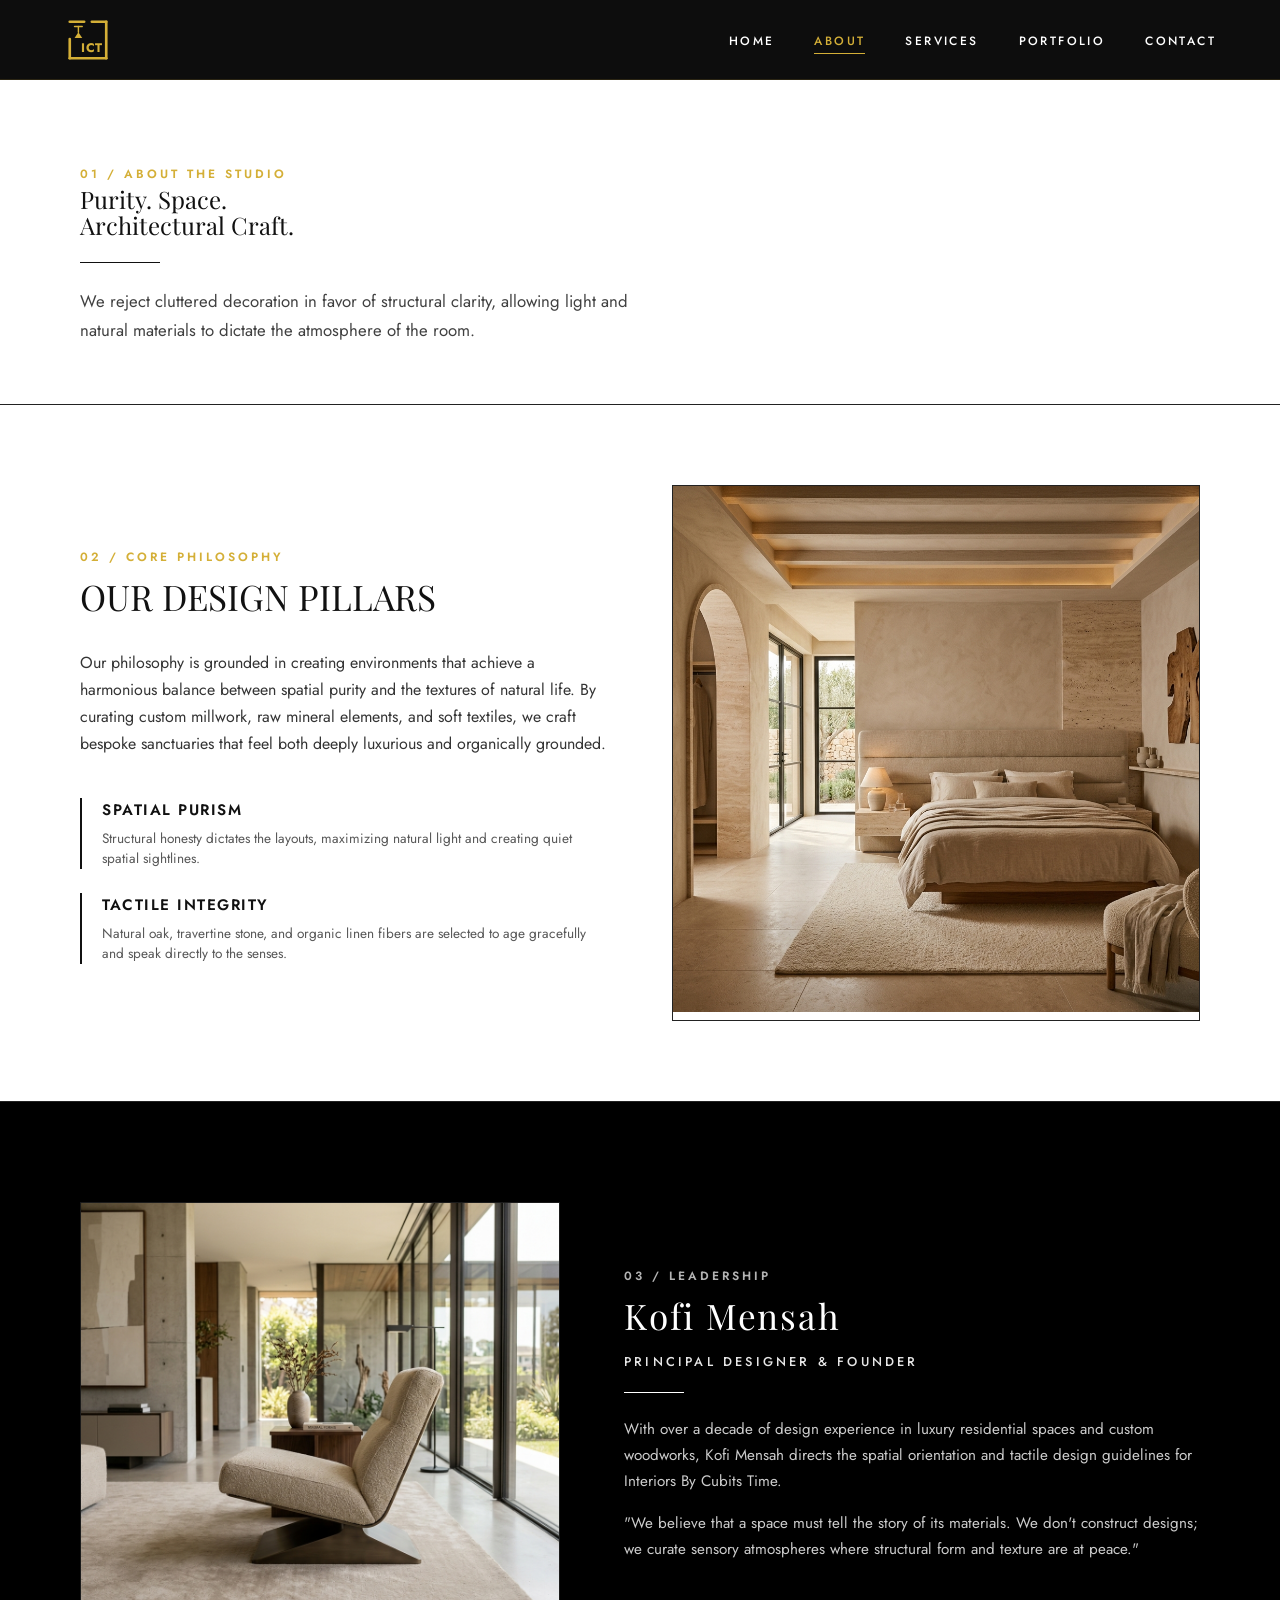
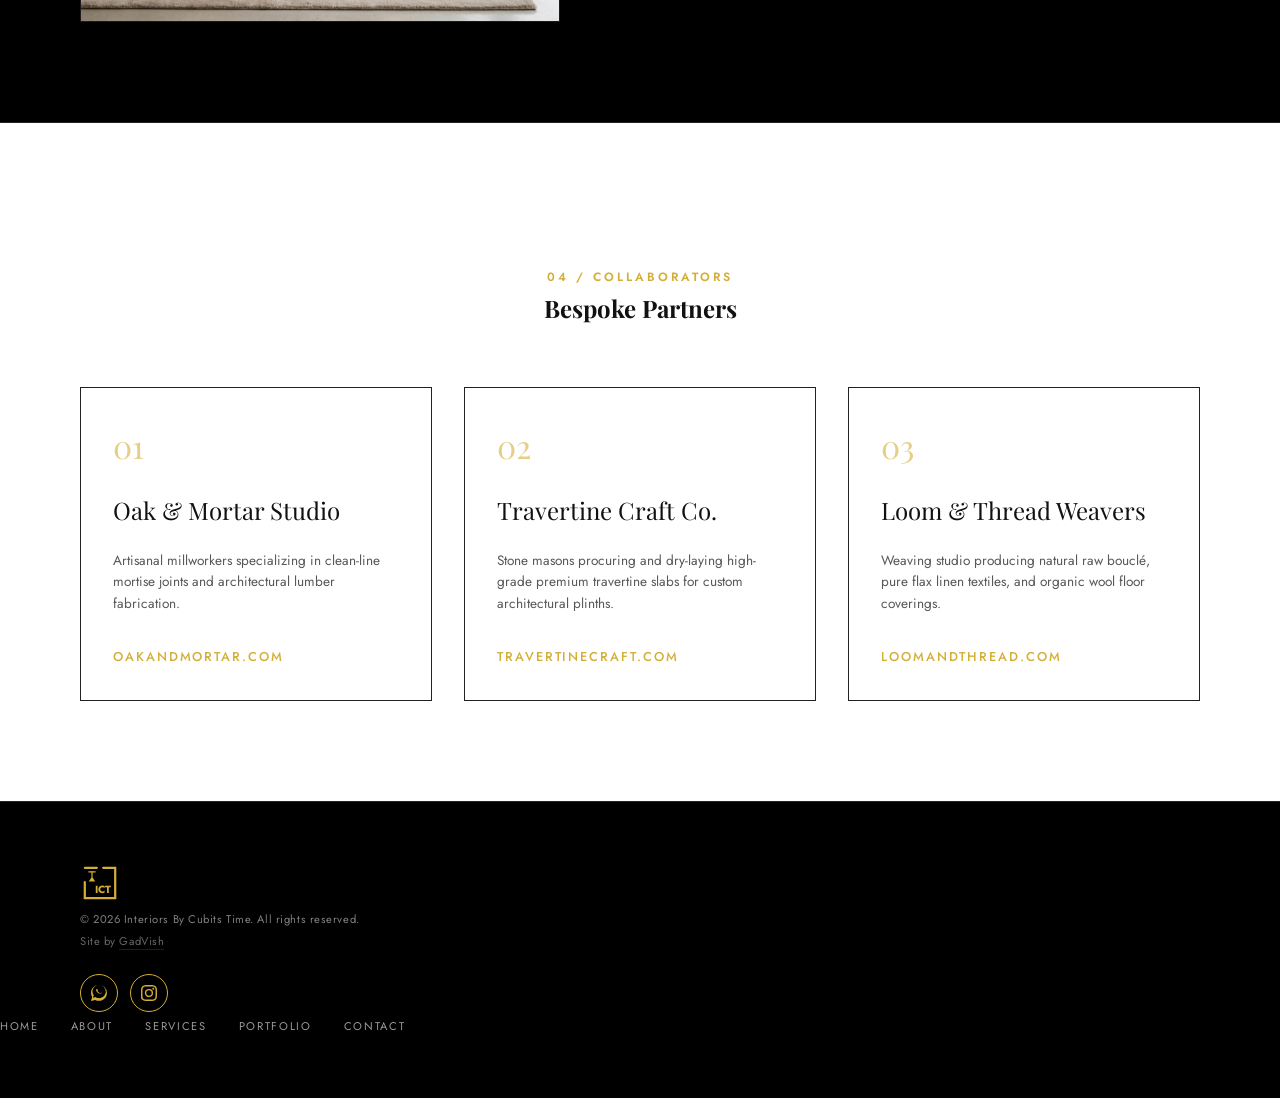
==== commit ea0a8376: "Rebrand to Interiors By Cubits Time and redesign footer social icons to premium circular buttons" ====
--- a/about.html
+++ b/about.html
@@ -3,7 +3,7 @@
 <head>
     <meta charset="UTF-8">
     <meta name="viewport" content="width=device-width, initial-scale=1.0">
-    <title>About | Interior By Cubits Time</title>
+    <title>About | Interiors By Cubits Time</title>
     <!-- Fonts Import -->
     <link href="https://fonts.googleapis.com/css2?family=Playfair+Display:ital,wght@0,300;0,400;0,500;0,600;0,700;1,400&family=Jost:wght@300;400;500;600&display=swap" rel="stylesheet">
     <link rel="stylesheet" href="style.css">
@@ -12,7 +12,7 @@
 
     <!-- NAVIGATION HEADER -->
     <header class="nav-bar">
-        <a href="index.html" class="nav-logo" aria-label="Interior By Cubits Time Home"><svg class="logo-svg" viewBox="0 0 100 100"><line x1="12" y1="12" x2="42" y2="12" /><line x1="58" y1="12" x2="88" y2="12" /><line x1="88" y1="12" x2="88" y2="88" /><line x1="88" y1="88" x2="12" y2="88" /><line x1="12" y1="88" x2="12" y2="48" /><line x1="22" y1="22" x2="38" y2="22" style="stroke-width: 3;" /><line x1="30" y1="22" x2="30" y2="34" style="stroke-width: 3;" /><polygon points="30,34 22,46 38,46" /><text x="58" y="74" text-anchor="middle">ICT</text></svg></a>
+        <a href="index.html" class="nav-logo" aria-label="Interiors By Cubits Time Home"><svg class="logo-svg" viewBox="0 0 100 100"><line x1="12" y1="12" x2="42" y2="12" /><line x1="58" y1="12" x2="88" y2="12" /><line x1="88" y1="12" x2="88" y2="88" /><line x1="88" y1="88" x2="12" y2="88" /><line x1="12" y1="88" x2="12" y2="48" /><line x1="22" y1="22" x2="38" y2="22" style="stroke-width: 3;" /><line x1="30" y1="22" x2="30" y2="34" style="stroke-width: 3;" /><polygon points="30,34 22,46 38,46" /><text x="58" y="74" text-anchor="middle">ICT</text></svg></a>
         <button class="nav-toggle" aria-label="Toggle Navigation">
             <span class="hamburger-bar"></span>
             <span class="hamburger-bar"></span>
@@ -80,7 +80,7 @@
                     <h2 class="font-display uppercase" style="font-size: 2.2rem; font-weight: 300; letter-spacing: 0.05em; margin-bottom: 8px;">Kofi Mensah</h2>
                     <p class="label-caps text-accent mb-6" style="font-size: 0.8rem; opacity: 0.9; color: var(--text-light);">Principal Designer &amp; Founder</p>
                     <div class="gold-rule-h" style="background-color: var(--text-light); width: 60px; height: 1px; margin-bottom: 24px;"></div>
-                    <p style="opacity: 0.8; line-height: 1.7; margin-bottom: 16px; font-size: 0.95rem;">With over a decade of design experience in luxury residential spaces and custom woodworks, Kofi Mensah directs the spatial orientation and tactile design guidelines for Interior By Cubits Time.</p>
+                    <p style="opacity: 0.8; line-height: 1.7; margin-bottom: 16px; font-size: 0.95rem;">With over a decade of design experience in luxury residential spaces and custom woodworks, Kofi Mensah directs the spatial orientation and tactile design guidelines for Interiors By Cubits Time.</p>
                     <p style="opacity: 0.8; line-height: 1.7; font-size: 0.95rem;">"We believe that a space must tell the story of its materials. We don't construct designs; we curate sensory atmospheres where structural form and texture are at peace."</p>
                 </div>
             </div>
@@ -125,16 +125,15 @@
         <div class="container site-footer-container">
             <div class="site-footer-logo-wrap">
                 <span class="site-footer-logo"><svg class="logo-svg" viewBox="0 0 100 100" style="height: 40px; width: 40px;"><line x1="12" y1="12" x2="42" y2="12" /><line x1="58" y1="12" x2="88" y2="12" /><line x1="88" y1="12" x2="88" y2="88" /><line x1="88" y1="88" x2="12" y2="88" /><line x1="12" y1="88" x2="12" y2="48" /><line x1="22" y1="22" x2="38" y2="22" style="stroke-width: 3;" /><line x1="30" y1="22" x2="30" y2="34" style="stroke-width: 3;" /><polygon points="30,34 22,46 38,46" /><text x="58" y="74" text-anchor="middle">ICT</text></svg></span>
-                <p class="site-footer-copy">&copy; 2026 Interior By Cubits Time. All rights reserved. <span style="display: block; margin-top: 4px; opacity: 0.8;">Site by <a href="https://wa.me/233500437993" target="_blank" rel="noopener noreferrer" style="color: inherit; text-decoration: none; border-bottom: 1px solid rgba(212, 175, 55, 0.4);">GadVish</a></span></p>
-                <div class="footer-socials" style="margin-top: 12px; display: flex; gap: 16px;">
-                    <a href="https://wa.me/0576086967" target="_blank" rel="noopener noreferrer" class="social-link" style="color: var(--accent); text-decoration: none; font-size: 0.85rem; letter-spacing: 0.1em; text-transform: uppercase; display: inline-flex; align-items: center; gap: 6px;">
-                        <svg xmlns="http://www.w3.org/2000/svg" width="14" height="14" fill="currentColor" viewBox="0 0 16 16"><path d="M13.601 2.326A7.85 7.85 0 0 0 7.994 0C3.627 0 .068 3.558.064 7.926c0 1.399.366 2.76 1.057 3.965L0 16l4.204-1.102a7.9 7.9 0 0 0 3.79.949h.004c4.368 0 7.927-3.558 7.93-7.93a7.9 7.9 0 0 0-2.33-5.607zM7.994 13.06a6.6 6.6 0 0 1-3.278-.872l-.236-.14-2.43.636.647-2.37-.154-.245a6.57 6.57 0 0 1-1.008-3.5c.003-3.633 2.97-6.593 6.614-6.593a6.59 6.59 0 0 1 4.666 1.93 6.59 6.59 0 0 1 1.929 4.667c-.003 3.633-2.97 6.593-6.613 6.593m3.473-4.96c-.185-.093-1.098-.542-1.268-.604-.17-.063-.293-.093-.417.093-.125.187-.482.604-.59.729-.109.125-.219.14-.405.047a5.5 5.5 0 0 1-1.51-1.36c-.466-.401-.84-1.002-.912-1.124-.072-.122-.008-.188.053-.249.056-.054.125-.145.187-.217.063-.072.083-.122.124-.2.041-.078.02-.145-.01-.207-.03-.062-.293-.707-.4-.963-.105-.255-.21-.22-.293-.224-.075-.003-.16-.004-.245-.004a.48.48 0 0 0-.35.162c-.12.13-.457.447-.457 1.09 0 .642.467 1.26.53 1.348.064.088.918 1.4 2.226 1.964.312.134.557.214.747.275.313.1.597.086.822.052.25-.038.799-.327.91-.643.11-.317.11-.59.078-.644-.03-.053-.113-.093-.298-.186"/></svg>
-                        WhatsApp
+                <p class="site-footer-copy">&copy; 2026 Interiors By Cubits Time. All rights reserved. <span style="display: block; margin-top: 4px; opacity: 0.8;">Site by <a href="https://wa.me/233500437993" target="_blank" rel="noopener noreferrer" style="color: inherit; text-decoration: none; border-bottom: 1px solid rgba(212, 175, 55, 0.4);">GadVish</a></span></p>
+                <div class="footer-socials">
+                    <a href="https://wa.me/0576086967" target="_blank" rel="noopener noreferrer" class="social-link" aria-label="WhatsApp">
+                        <svg xmlns="http://www.w3.org/2000/svg" width="16" height="16" fill="currentColor" viewBox="0 0 16 16"><path d="M13.601 2.326A7.85 7.85 0 0 0 7.994 0C3.627 0 .068 3.558.064 7.926c0 1.399.366 2.76 1.057 3.965L0 16l4.204-1.102a7.9 7.9 0 0 0 3.79.949h.004c4.368 0 7.927-3.558 7.93-7.93a7.9 7.9 0 0 0-2.33-5.607zM7.994 13.06a6.6 6.6 0 0 1-3.278-.872l-.236-.14-2.43.636.647-2.37-.154-.245a6.57 6.57 0 0 1-1.008-3.5c.003-3.633 2.97-6.593 6.614-6.593a6.59 6.59 0 0 1 4.666 1.93 6.59 6.59 0 0 1 1.929 4.667c-.003 3.633-2.97 6.593-6.613 6.593m3.473-4.96c-.185-.093-1.098-.542-1.268-.604-.17-.063-.293-.093-.417.093-.125.187-.482.604-.59.729-.109.125-.219.14-.405.047a5.5 5.5 0 0 1-1.51-1.36c-.466-.401-.84-1.002-.912-1.124-.072-.122-.008-.188.053-.249.056-.054.125-.145.187-.217.063-.072.083-.122.124-.2.041-.078.02-.145-.01-.207-.03-.062-.293-.707-.4-.963-.105-.255-.21-.22-.293-.224-.075-.003-.16-.004-.245-.004a.48.48 0 0 0-.35.162c-.12.13-.457.447-.457 1.09 0 .642.467 1.26.53 1.348.064.088.918 1.4 2.226 1.964.312.134.557.214.747.275.313.1.597.086.822.052.25-.038.799-.327.91-.643.11-.317.11-.59.078-.644-.03-.053-.113-.093-.298-.186"/></svg>
                     </a>
-                    <a href="https://www.instagram.com/interiorsbycubitstime?igsh=MWhub2NjeDc0ZXJ0Zw==" target="_blank" rel="noopener noreferrer" class="social-link" style="color: var(--accent); text-decoration: none; font-size: 0.85rem; letter-spacing: 0.1em; text-transform: uppercase; display: inline-flex; align-items: center; gap: 6px;">
-                        <svg xmlns="http://www.w3.org/2000/svg" width="14" height="14" fill="currentColor" viewBox="0 0 16 16"><path d="M8 0C5.829 0 5.556.01 4.703.048 3.85.088 3.269.222 2.76.42a3.9 3.9 0 0 0-1.417.923A3.9 3.9 0 0 0 .42 2.76C.222 3.268.087 3.85.048 4.7.01 5.555 0 5.827 0 8.001c0 2.172.01 2.444.048 3.297.04 8.5.18 1.416.363 1.926a3.9 3.9 0 0 0 .923 1.417 3.9 3.9 0 0 0 1.417.923c.51.198 1.09.333 1.942.372C5.555 15.99 5.827 16 8 16s2.444-.01 3.298-.048c.851-.04 1.434-.174 1.943-.372a3.9 3.9 0 0 0 1.416-.923c.445-.445.718-.991.924-1.417.197-.509.332-1.09.372-1.942C15.99 10.445 16 10.173 16 8s-.01-2.444-.048-3.299c-.04-.851-.175-1.433-.372-1.941a3.9 3.9 0 0 0-.923-1.417A3.9 3.9 0 0 0 13.24.42c-.51-.198-1.092-.333-1.943-.372C10.443.01 10.172 0 7.998 0zm-.717 1.442h.718c2.136 0 2.389.007 3.232.046.78.035 1.204.166 1.486.275.373.145.64.319.92.599s.453.546.598.92c.11.281.24.705.275 1.485.039.843.047 1.096.047 3.231s-.008 2.389-.047 3.232c-.035.78-.166 1.203-.275 1.485a2.5 2.5 0 0 1-.599.919c-.28.28-.546.453-.92.598-.28.11-.704.24-1.485.276-.843.038-1.096.047-3.232.047s-2.39-.009-3.233-.047c-.78-.036-1.203-.166-1.485-.276a2.5 2.5 0 0 1-.92-.598 2.5 2.5 0 0 1-.6-.92c-.109-.281-.24-.705-.275-1.485-.038-.843-.046-1.096-.046-3.233s.008-2.388.046-3.231c.036-.78.166-1.204.276-1.486.145-.373.319-.64.599-.92s.546-.453.92-.6c.282-.109.705-.24 1.485-.276.738-.034 1.024-.044 2.515-.045zm4.988 1.328a.96.96 0 1 0 0 1.92.96.96 0 0 0 0-1.92m-4.27 1.122a4.109 4.109 0 1 0 0 8.217 4.109 4.109 0 0 0 0-8.217m0 1.441a2.667 2.667 0 1 1 0 5.334 2.667 2.667 0 0 1 0-5.334"/></svg>
-                        Instagram
+                    <a href="https://www.instagram.com/interiorsbycubitstime?igsh=MWhub2NjeDc0ZXJ0Zw==" target="_blank" rel="noopener noreferrer" class="social-link" aria-label="Instagram">
+                        <svg xmlns="http://www.w3.org/2000/svg" width="16" height="16" fill="currentColor" viewBox="0 0 16 16"><path d="M8 0C5.829 0 5.556.01 4.703.048 3.85.088 3.269.222 2.76.42a3.9 3.9 0 0 0-1.417.923A3.9 3.9 0 0 0 .42 2.76C.222 3.268.087 3.85.048 4.7.01 5.555 0 5.827 0 8.001c0 2.172.01 2.444.048 3.297.04 8.5.18 1.416.363 1.926a3.9 3.9 0 0 0 .923 1.417 3.9 3.9 0 0 0 1.417.923c.51.198 1.09.333 1.942.372C5.555 15.99 5.827 16 8 16s2.444-.01 3.298-.048c.851-.04 1.434-.174 1.943-.372a3.9 3.9 0 0 0 1.416-.923c.445-.445.718-.991.924-1.417.197-.509.332-1.09.372-1.942C15.99 10.445 16 10.173 16 8s-.01-2.444-.048-3.299c-.04-.851-.175-1.433-.372-1.941a3.9 3.9 0 0 0-.923-1.417A3.9 3.9 0 0 0 13.24.42c-.51-.198-1.092-.333-1.943-.372C10.443.01 10.172 0 7.998 0zm-.717 1.442h.718c2.136 0 2.389.007 3.232.046.78.035 1.204.166 1.486.275.373.145.64.319.92.599s.453.546.598.92c.11.281.24.705.275 1.485.039.843.047 1.096.047 3.231s-.008 2.389-.047 3.232c-.035.78-.166 1.203-.275 1.485a2.5 2.5 0 0 1-.599.919c-.28.28-.546.453-.92.598-.28.11-.704.24-1.485.276-.843.038-1.096.047-3.232.047s-2.39-.009-3.233-.047c-.78-.036-1.203-.166-1.485-.276a2.5 2.5 0 0 1-.92-.598 2.5 2.5 0 0 1-.6-.92c-.109-.281-.24-.705-.275-1.485-.038-.843-.046-1.096-.046-3.233s.008-2.388.046-3.231c.036-.78.166-1.204.276-1.486.145-.373.319-.64.599-.92s.546-.453.92-.6c.282-.109.705-.24 1.485-.276.738-.034 1.024-.044 2.515-.045zm4.988 1.328a.96.96 0 1 0 0 1.92.96.96 0 0 0 0-1.92m-4.27 1.122a4.109 4.109 0 1 0 0 8.217 4.109 4.109 0 0 0 0-8.217m0 1.441a2.667 2.667 0 1 1 0 5.334 2.667 2.667 0 0 1 0-5.334"/></svg>
                     </a>
+                </div>
                 </div>
             </div>
             <ul class="site-footer-links">
--- a/style.css
+++ b/style.css
@@ -1329,5 +1329,40 @@
     stroke: none;
 }
 
-
-
+/* Footer Social Media Icon Circles */
+.footer-socials {
+    margin-top: 16px;
+    display: flex;
+    gap: 12px;
+}
+.footer-socials a.social-link {
+    display: inline-flex !important;
+    align-items: center;
+    justify-content: center;
+    width: 38px;
+    height: 38px;
+    border: 1.5px solid var(--accent) !important;
+    border-radius: 50%;
+    color: var(--accent) !important;
+    background: transparent;
+    transition: all 0.3s cubic-bezier(0.16, 1, 0.3, 1);
+    text-decoration: none;
+    padding: 0 !important;
+}
+.footer-socials a.social-link:hover {
+    background-color: var(--accent) !important;
+    color: var(--bg-dark) !important;
+    transform: translateY(-2px);
+    box-shadow: 0 4px 10px rgba(212, 175, 55, 0.2);
+}
+.footer-socials a.social-link svg {
+    width: 16px;
+    height: 16px;
+    fill: currentColor;
+    margin: 0 !important;
+    padding: 0 !important;
+}
+
+
+
+
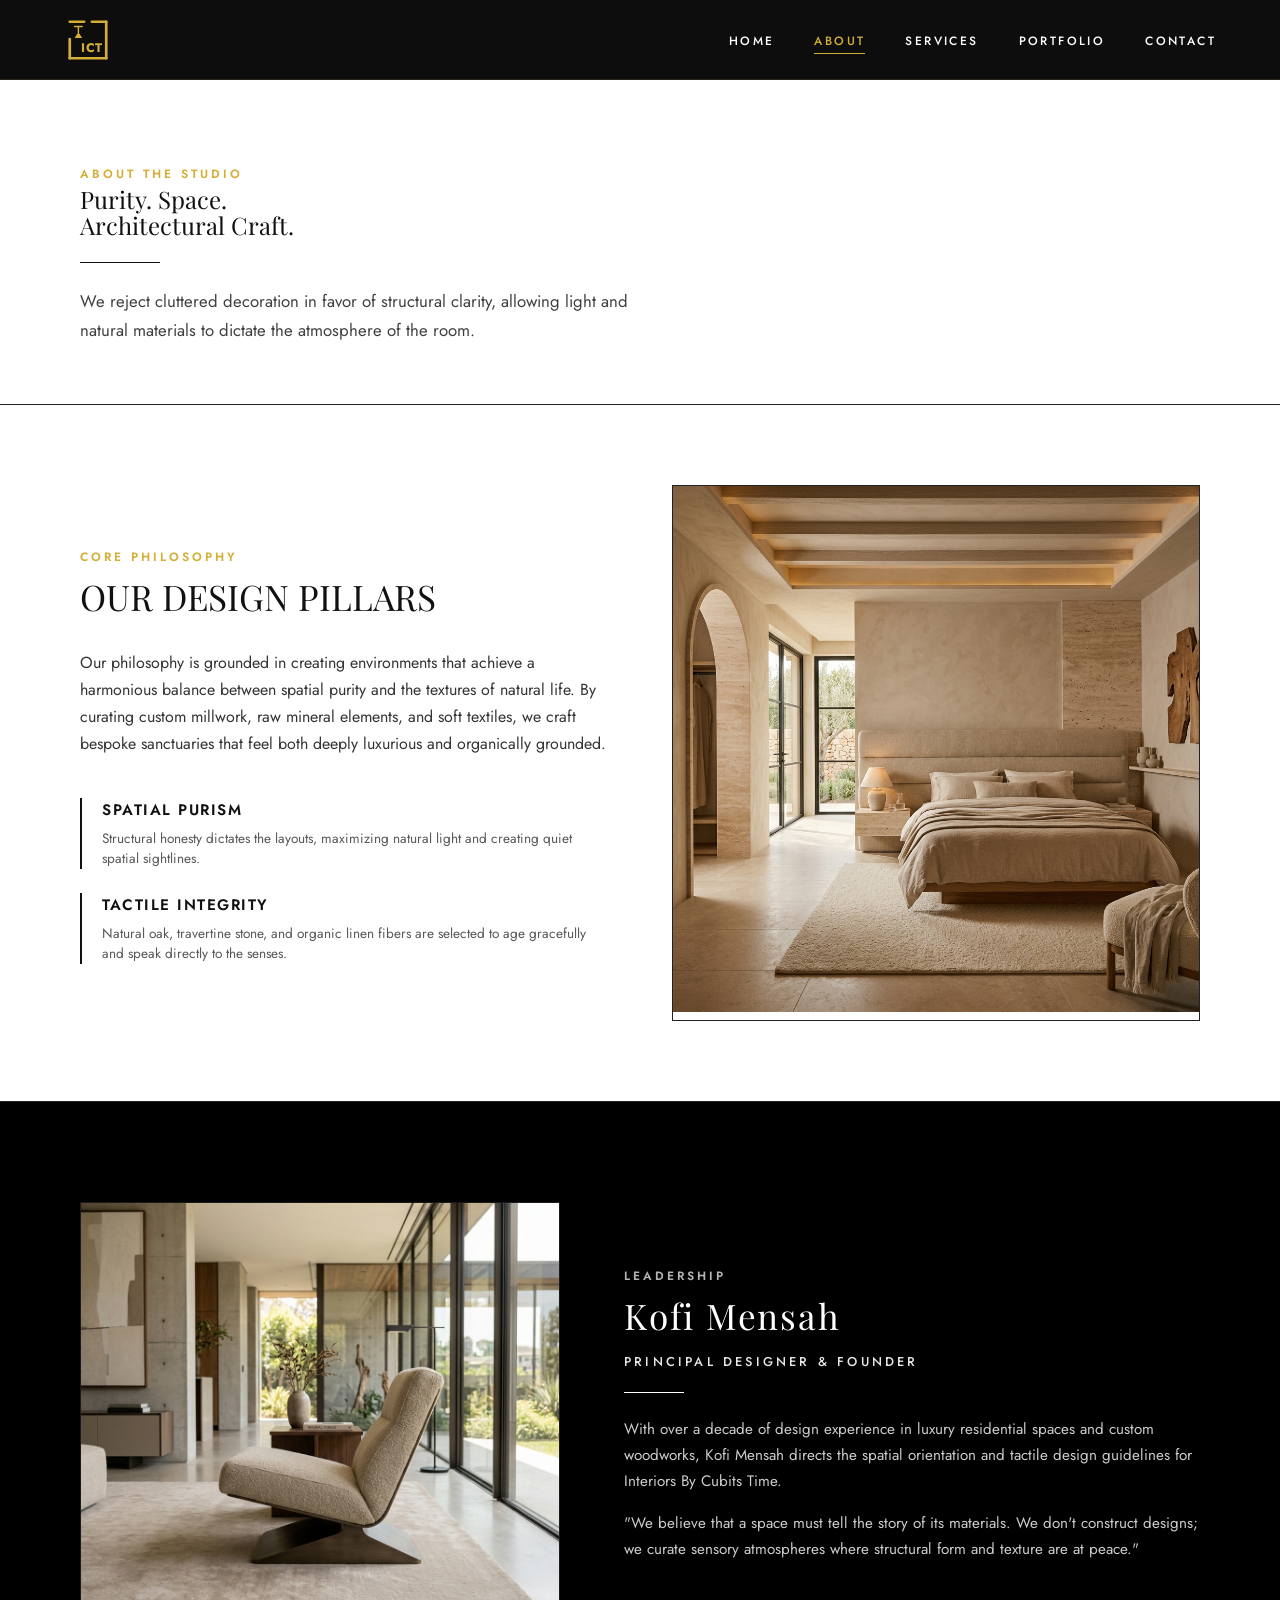
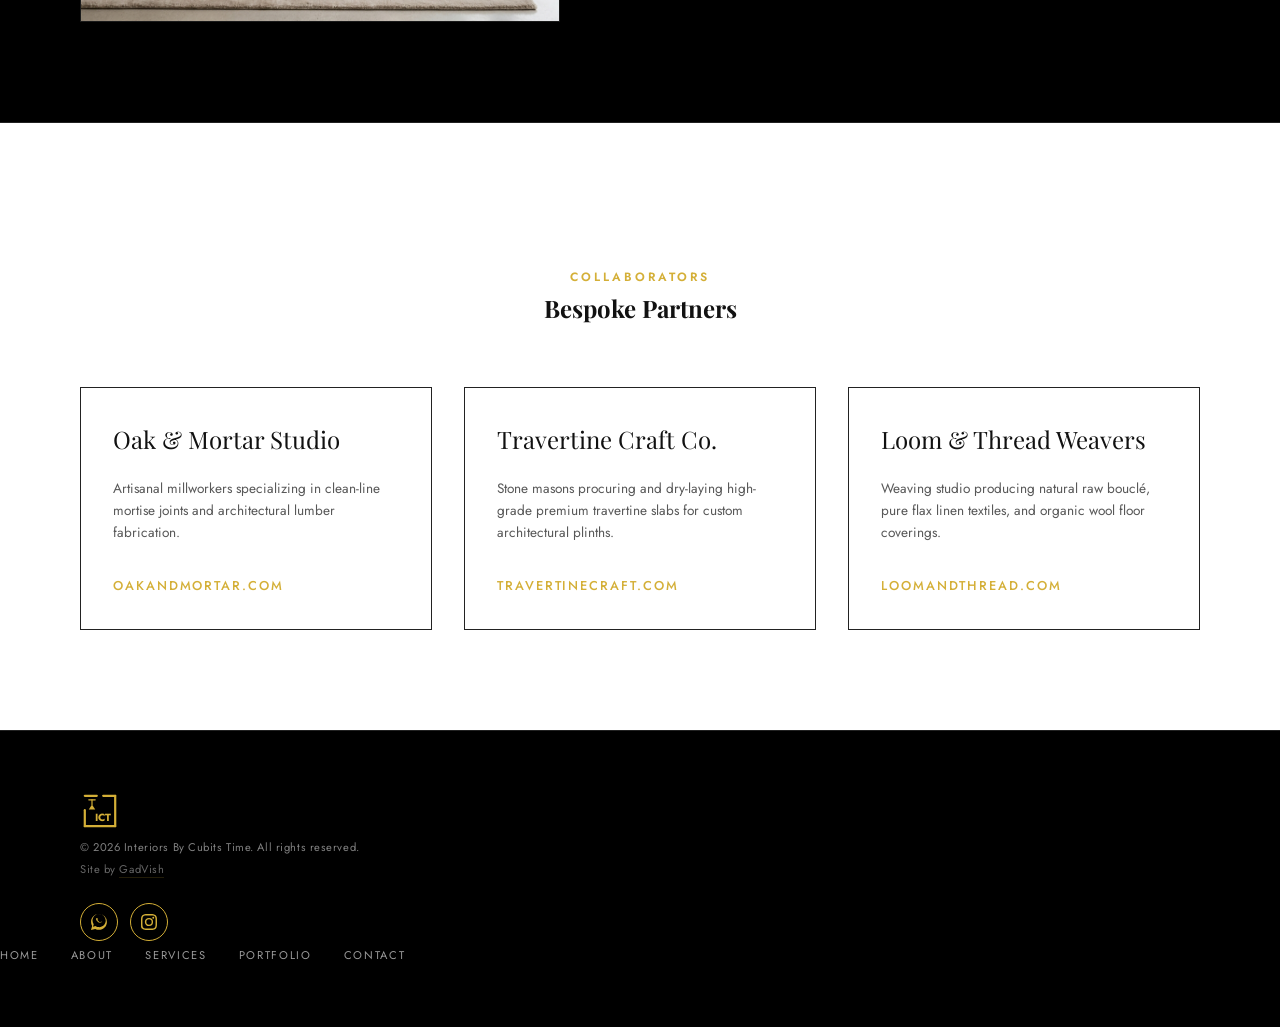
==== commit 7b2df67e: "Remove all numerical prefixes from section labels and card numbers across all pages" ====
--- a/about.html
+++ b/about.html
@@ -30,7 +30,7 @@
     <!-- ABOUT HERO INTRO -->
     <section class="light-section subpage-hero" style="padding-bottom: 60px;">
         <div class="container reveal">
-            <span class="label-caps text-accent mb-4 block" style="font-weight: 600;">01 / About The Studio</span>
+            <span class="label-caps text-accent mb-4 block" style="font-weight: 600;">About The Studio</span>
             <h1 class="font-display text-5xl uppercase mb-6" style="font-weight: 300; line-height: 1.1;">Purity. Space.<br>Architectural Craft.</h1>
             <div class="gold-rule-h" style="background-color: var(--text-dark); width: 80px; height: 1px; margin: 24px 0;"></div>
             <p style="max-width: 600px; font-size: 1.05rem; opacity: 0.8; line-height: 1.7;">We reject cluttered decoration in favor of structural clarity, allowing light and natural materials to dictate the atmosphere of the room.</p>
@@ -42,7 +42,7 @@
         <div class="container">
             <div class="concept-grid" style="display: grid; grid-template-columns: 1fr 1fr; gap: 64px;">
                 <div class="reveal">
-                    <span class="label-caps text-accent mb-4 block" style="font-weight: 600;">02 / Core Philosophy</span>
+                    <span class="label-caps text-accent mb-4 block" style="font-weight: 600;">Core Philosophy</span>
                     <h2 class="concept-title font-display" style="font-size: 2.2rem; text-transform: uppercase; margin-bottom: 24px;">Our Design Pillars</h2>
                     <p style="margin-bottom: 24px; opacity: 0.85; line-height: 1.7;">Our philosophy is grounded in creating environments that achieve a harmonious balance between spatial purity and the textures of natural life. By curating custom millwork, raw mineral elements, and soft textiles, we craft bespoke sanctuaries that feel both deeply luxurious and organically grounded.</p>
                     
@@ -76,7 +76,7 @@
                     </div>
                 </div>
                 <div class="reveal delay-100">
-                    <span class="label-caps text-accent mb-4 block" style="color: var(--text-light); font-weight: 600; opacity: 0.7;">03 / Leadership</span>
+                    <span class="label-caps text-accent mb-4 block" style="color: var(--text-light); font-weight: 600; opacity: 0.7;">Leadership</span>
                     <h2 class="font-display uppercase" style="font-size: 2.2rem; font-weight: 300; letter-spacing: 0.05em; margin-bottom: 8px;">Kofi Mensah</h2>
                     <p class="label-caps text-accent mb-6" style="font-size: 0.8rem; opacity: 0.9; color: var(--text-light);">Principal Designer &amp; Founder</p>
                     <div class="gold-rule-h" style="background-color: var(--text-light); width: 60px; height: 1px; margin-bottom: 24px;"></div>
@@ -91,27 +91,24 @@
     <section id="partners" class="light-section" style="padding: 100px 0; border-top: 1px solid var(--divider);">
         <div class="container">
             <div class="furniture-section-title reveal" style="text-align: center; margin-bottom: 60px;">
-                <span class="label-caps text-accent mb-3 block" style="font-weight: 600;">04 / Collaborators</span>
+                <span class="label-caps text-accent mb-3 block" style="font-weight: 600;">Collaborators</span>
                 <h2 class="font-display text-3xl uppercase">Bespoke Partners</h2>
             </div>
             <div class="partners-grid-3col">
                 <!-- Entry 1 -->
                 <div class="partner-card reveal delay-100" style="border: 1px solid var(--divider); padding: 32px;">
-                    <span class="partner-number font-display">01</span>
                     <h3 class="partner-name font-display" style="color: var(--text-dark);">Oak &amp; Mortar Studio</h3>
                     <p class="partner-desc">Artisanal millworkers specializing in clean-line mortise joints and architectural lumber fabrication.</p>
                     <a href="#" class="partner-link">oakandmortar.com</a>
                 </div>
                 <!-- Entry 2 -->
                 <div class="partner-card reveal delay-200" style="border: 1px solid var(--divider); padding: 32px;">
-                    <span class="partner-number font-display">02</span>
                     <h3 class="partner-name font-display" style="color: var(--text-dark);">Travertine Craft Co.</h3>
                     <p class="partner-desc">Stone masons procuring and dry-laying high-grade premium travertine slabs for custom architectural plinths.</p>
                     <a href="#" class="partner-link">travertinecraft.com</a>
                 </div>
                 <!-- Entry 3 -->
                 <div class="partner-card reveal delay-300" style="border: 1px solid var(--divider); padding: 32px;">
-                    <span class="partner-number font-display">03</span>
                     <h3 class="partner-name font-display" style="color: var(--text-dark);">Loom &amp; Thread Weavers</h3>
                     <p class="partner-desc">Weaving studio producing natural raw bouclé, pure flax linen textiles, and organic wool floor coverings.</p>
                     <a href="#" class="partner-link">loomandthread.com</a>
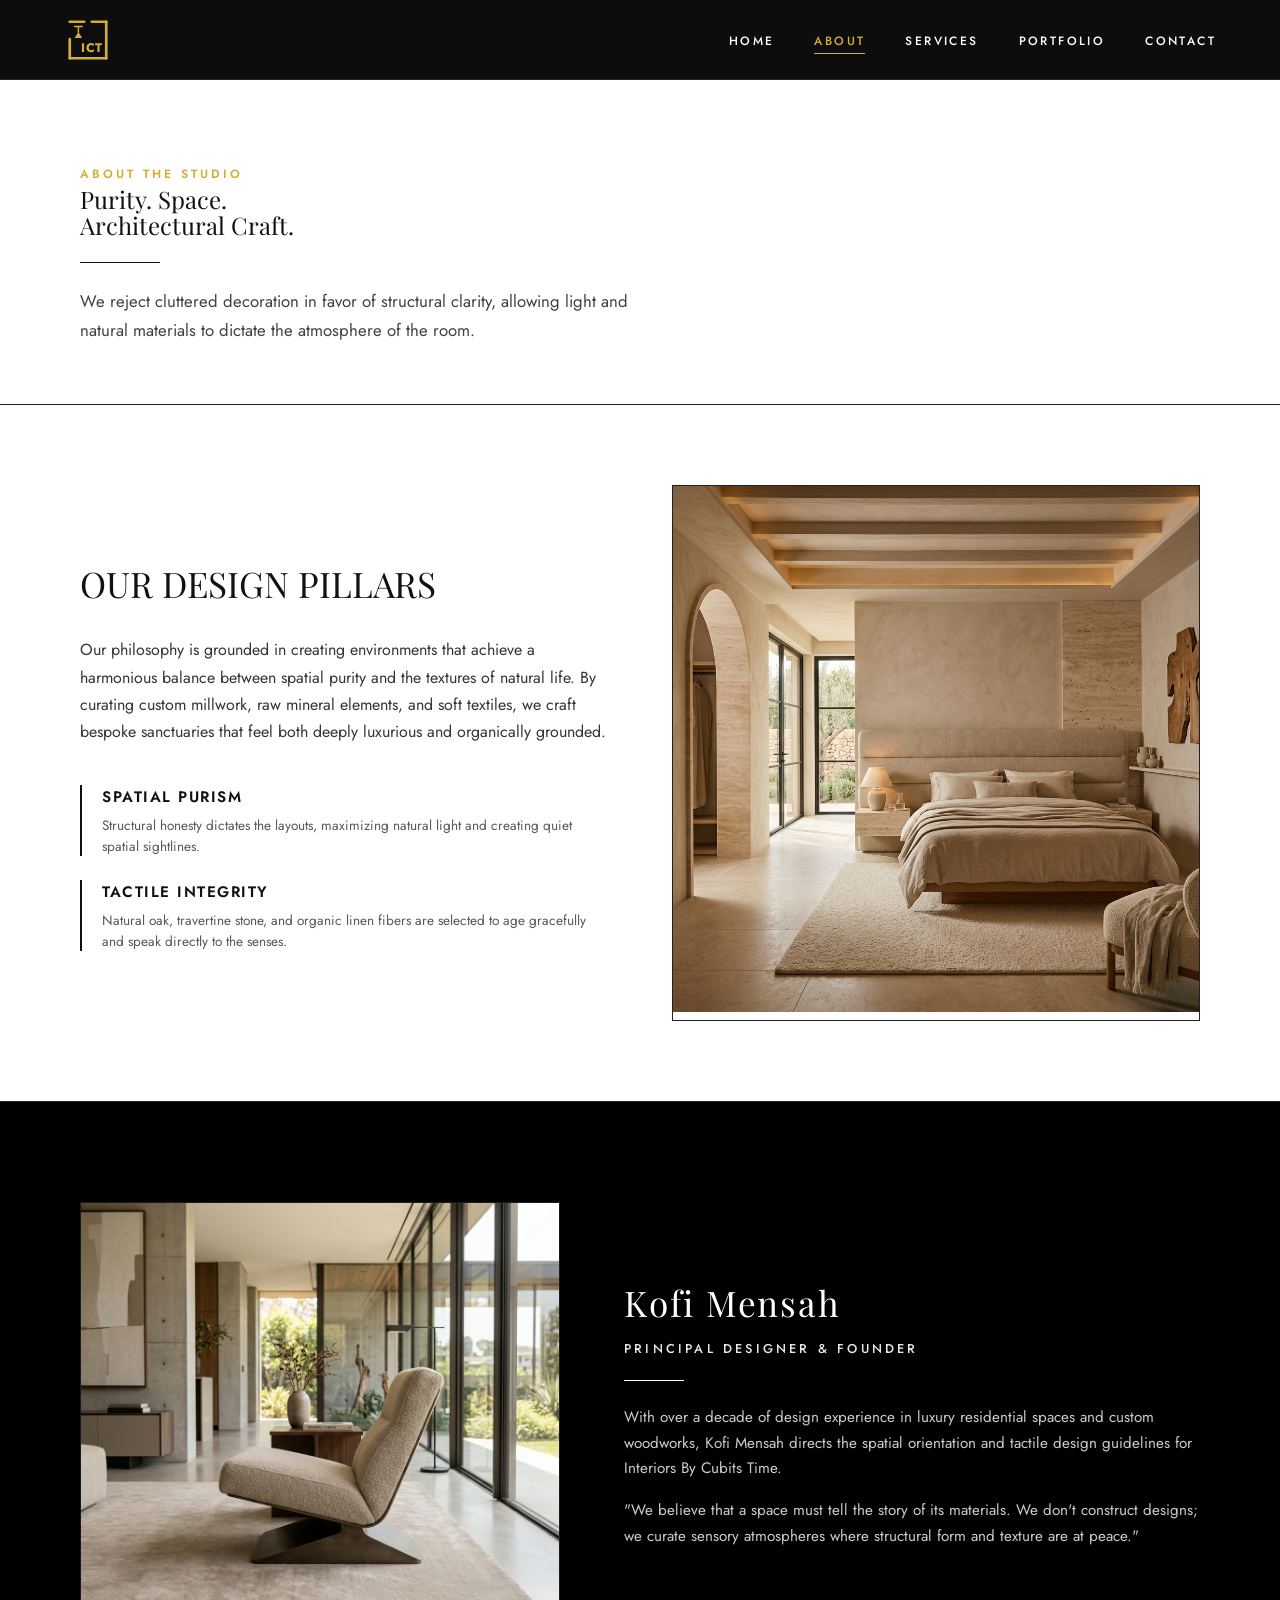
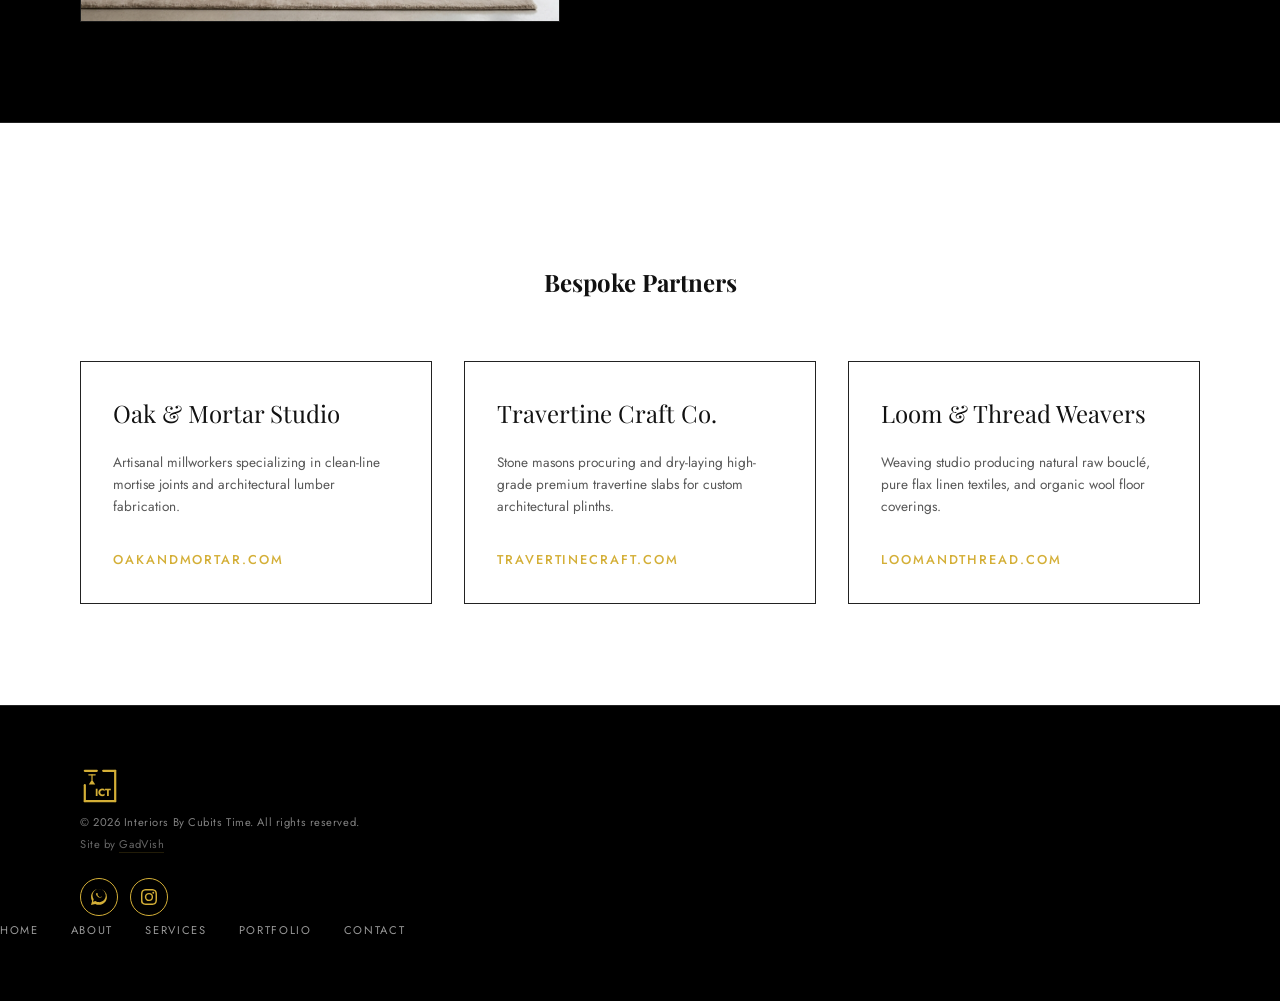
==== commit f0059db2: "Remove all unnumbered section taglines across all subpages to achieve maximum spatial purity" ====
--- a/about.html
+++ b/about.html
@@ -42,7 +42,6 @@
         <div class="container">
             <div class="concept-grid" style="display: grid; grid-template-columns: 1fr 1fr; gap: 64px;">
                 <div class="reveal">
-                    <span class="label-caps text-accent mb-4 block" style="font-weight: 600;">Core Philosophy</span>
                     <h2 class="concept-title font-display" style="font-size: 2.2rem; text-transform: uppercase; margin-bottom: 24px;">Our Design Pillars</h2>
                     <p style="margin-bottom: 24px; opacity: 0.85; line-height: 1.7;">Our philosophy is grounded in creating environments that achieve a harmonious balance between spatial purity and the textures of natural life. By curating custom millwork, raw mineral elements, and soft textiles, we craft bespoke sanctuaries that feel both deeply luxurious and organically grounded.</p>
                     
@@ -76,7 +75,6 @@
                     </div>
                 </div>
                 <div class="reveal delay-100">
-                    <span class="label-caps text-accent mb-4 block" style="color: var(--text-light); font-weight: 600; opacity: 0.7;">Leadership</span>
                     <h2 class="font-display uppercase" style="font-size: 2.2rem; font-weight: 300; letter-spacing: 0.05em; margin-bottom: 8px;">Kofi Mensah</h2>
                     <p class="label-caps text-accent mb-6" style="font-size: 0.8rem; opacity: 0.9; color: var(--text-light);">Principal Designer &amp; Founder</p>
                     <div class="gold-rule-h" style="background-color: var(--text-light); width: 60px; height: 1px; margin-bottom: 24px;"></div>
@@ -91,7 +89,6 @@
     <section id="partners" class="light-section" style="padding: 100px 0; border-top: 1px solid var(--divider);">
         <div class="container">
             <div class="furniture-section-title reveal" style="text-align: center; margin-bottom: 60px;">
-                <span class="label-caps text-accent mb-3 block" style="font-weight: 600;">Collaborators</span>
                 <h2 class="font-display text-3xl uppercase">Bespoke Partners</h2>
             </div>
             <div class="partners-grid-3col">
--- a/style.css
+++ b/style.css
@@ -1363,6 +1363,21 @@
     padding: 0 !important;
 }
 
-
-
-
+/* Services Hero Split Grid */
+.services-hero-grid {
+    display: grid;
+    grid-template-columns: 1.2fr 1fr;
+    gap: 80px;
+    align-items: start;
+}
+@media (max-width: 991px) {
+    .services-hero-grid {
+        grid-template-columns: 1fr;
+        gap: 32px;
+    }
+}
+
+
+
+
+
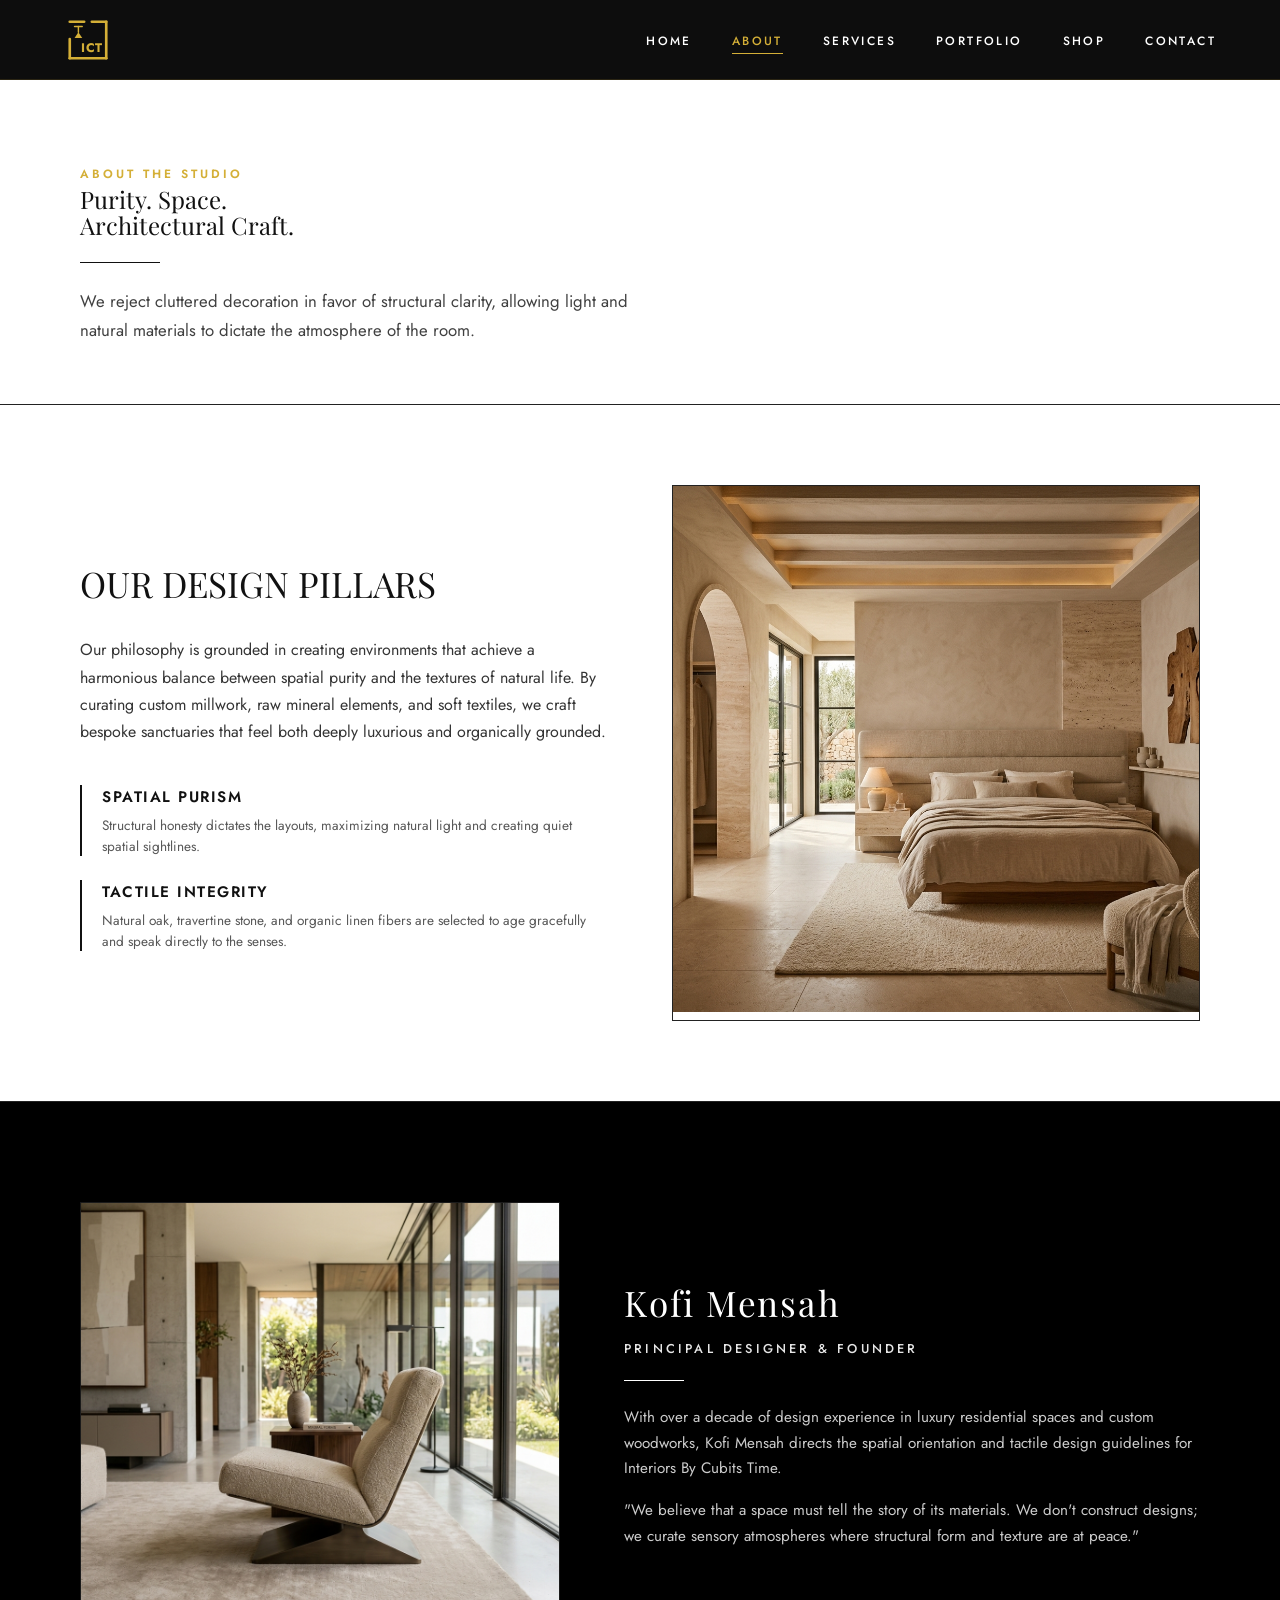
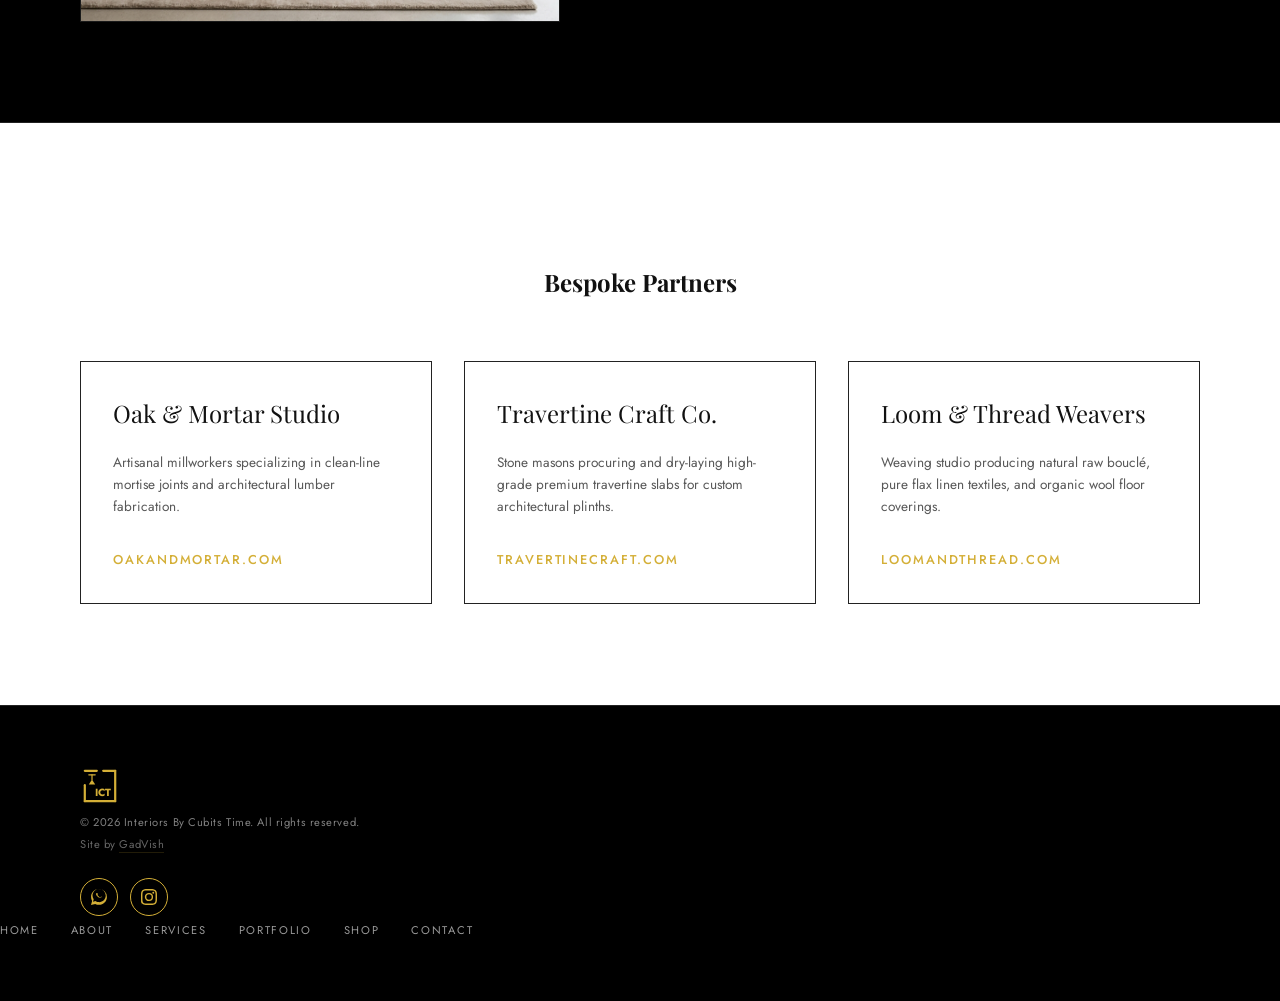
==== commit 99003895: "Remove inline bedroom shopping list from portfolio subpage and build a dedicated premium Shop page w" ====
--- a/about.html
+++ b/about.html
@@ -23,6 +23,7 @@
             <li><a href="about.html" class="active">About</a></li>
             <li><a href="services.html">Services</a></li>
             <li><a href="portfolio.html">Portfolio</a></li>
+            <li><a href="shop.html">Shop</a></li>
             <li><a href="contact.html">Contact</a></li>
         </ul>
     </header>
@@ -135,6 +136,7 @@
                 <li><a href="about.html">About</a></li>
                 <li><a href="services.html">Services</a></li>
                 <li><a href="portfolio.html">Portfolio</a></li>
+                <li><a href="shop.html">Shop</a></li>
                 <li><a href="contact.html">Contact</a></li>
             </ul>
         </div>
--- a/style.css
+++ b/style.css
@@ -1377,7 +1377,133 @@
     }
 }
 
-
-
-
-
+/* Shop Page Styles */
+.shop-filter-bar {
+    display: flex;
+    justify-content: center;
+    gap: 16px;
+    margin-bottom: 48px;
+    flex-wrap: wrap;
+}
+.shop-filter-btn {
+    background: transparent;
+    border: 1px solid var(--divider);
+    color: var(--text-dark);
+    font-family: var(--font-body);
+    font-size: 0.8rem;
+    text-transform: uppercase;
+    letter-spacing: 0.1em;
+    padding: 10px 24px;
+    cursor: pointer;
+    transition: all 0.3s ease;
+}
+.shop-filter-btn:hover, .shop-filter-btn.active {
+    background-color: var(--text-dark);
+    color: var(--surface-light);
+    border-color: var(--text-dark);
+}
+.shop-grid {
+    display: grid;
+    grid-template-columns: repeat(auto-fill, minmax(280px, 1fr));
+    gap: 40px;
+    margin-bottom: 80px;
+}
+.shop-product-card {
+    border: 1px solid var(--divider);
+    background-color: var(--surface-light);
+    display: flex;
+    flex-direction: column;
+    height: 100%;
+    transition: all 0.3s cubic-bezier(0.16, 1, 0.3, 1);
+}
+.shop-product-card:hover {
+    transform: translateY(-4px);
+    box-shadow: 0 12px 30px rgba(0, 0, 0, 0.05);
+    border-color: var(--accent);
+}
+.shop-product-img-wrap {
+    width: 100%;
+    height: 240px;
+    overflow: hidden;
+    position: relative;
+    border-bottom: 1px solid var(--divider);
+}
+.shop-product-img-wrap img {
+    width: 100%;
+    height: 100%;
+    object-fit: cover;
+    transition: transform 0.6s cubic-bezier(0.16, 1, 0.3, 1);
+}
+.shop-product-card:hover .shop-product-img-wrap img {
+    transform: scale(1.05);
+}
+.shop-product-info {
+    padding: 24px;
+    display: flex;
+    flex-direction: column;
+    flex-grow: 1;
+}
+.shop-product-header {
+    display: flex;
+    justify-content: space-between;
+    align-items: baseline;
+    margin-bottom: 8px;
+    gap: 12px;
+}
+.shop-product-title {
+    font-family: var(--font-body);
+    font-size: 1.1rem;
+    font-weight: 600;
+    text-transform: uppercase;
+    letter-spacing: 0.05em;
+    color: var(--text-dark);
+    margin: 0;
+}
+.shop-product-price {
+    font-family: var(--font-body);
+    font-size: 1rem;
+    font-weight: 500;
+    color: var(--accent);
+    white-space: nowrap;
+}
+.shop-product-sku {
+    font-size: 0.7rem;
+    opacity: 0.5;
+    letter-spacing: 0.05em;
+    margin-bottom: 12px;
+    display: block;
+}
+.shop-product-desc {
+    font-size: 0.85rem;
+    opacity: 0.75;
+    line-height: 1.6;
+    margin-bottom: 24px;
+    flex-grow: 1;
+}
+.shop-product-action {
+    display: block;
+    width: 100%;
+    padding: 12px;
+    background: transparent;
+    border: 1px solid var(--text-dark);
+    color: var(--text-dark);
+    font-family: var(--font-body);
+    font-size: 0.75rem;
+    text-transform: uppercase;
+    letter-spacing: 0.1em;
+    font-weight: 600;
+    text-align: center;
+    text-decoration: none;
+    cursor: pointer;
+    transition: all 0.3s ease;
+}
+.shop-product-action:hover {
+    background-color: var(--text-dark);
+    color: var(--surface-light);
+}
+
+
+
+
+
+
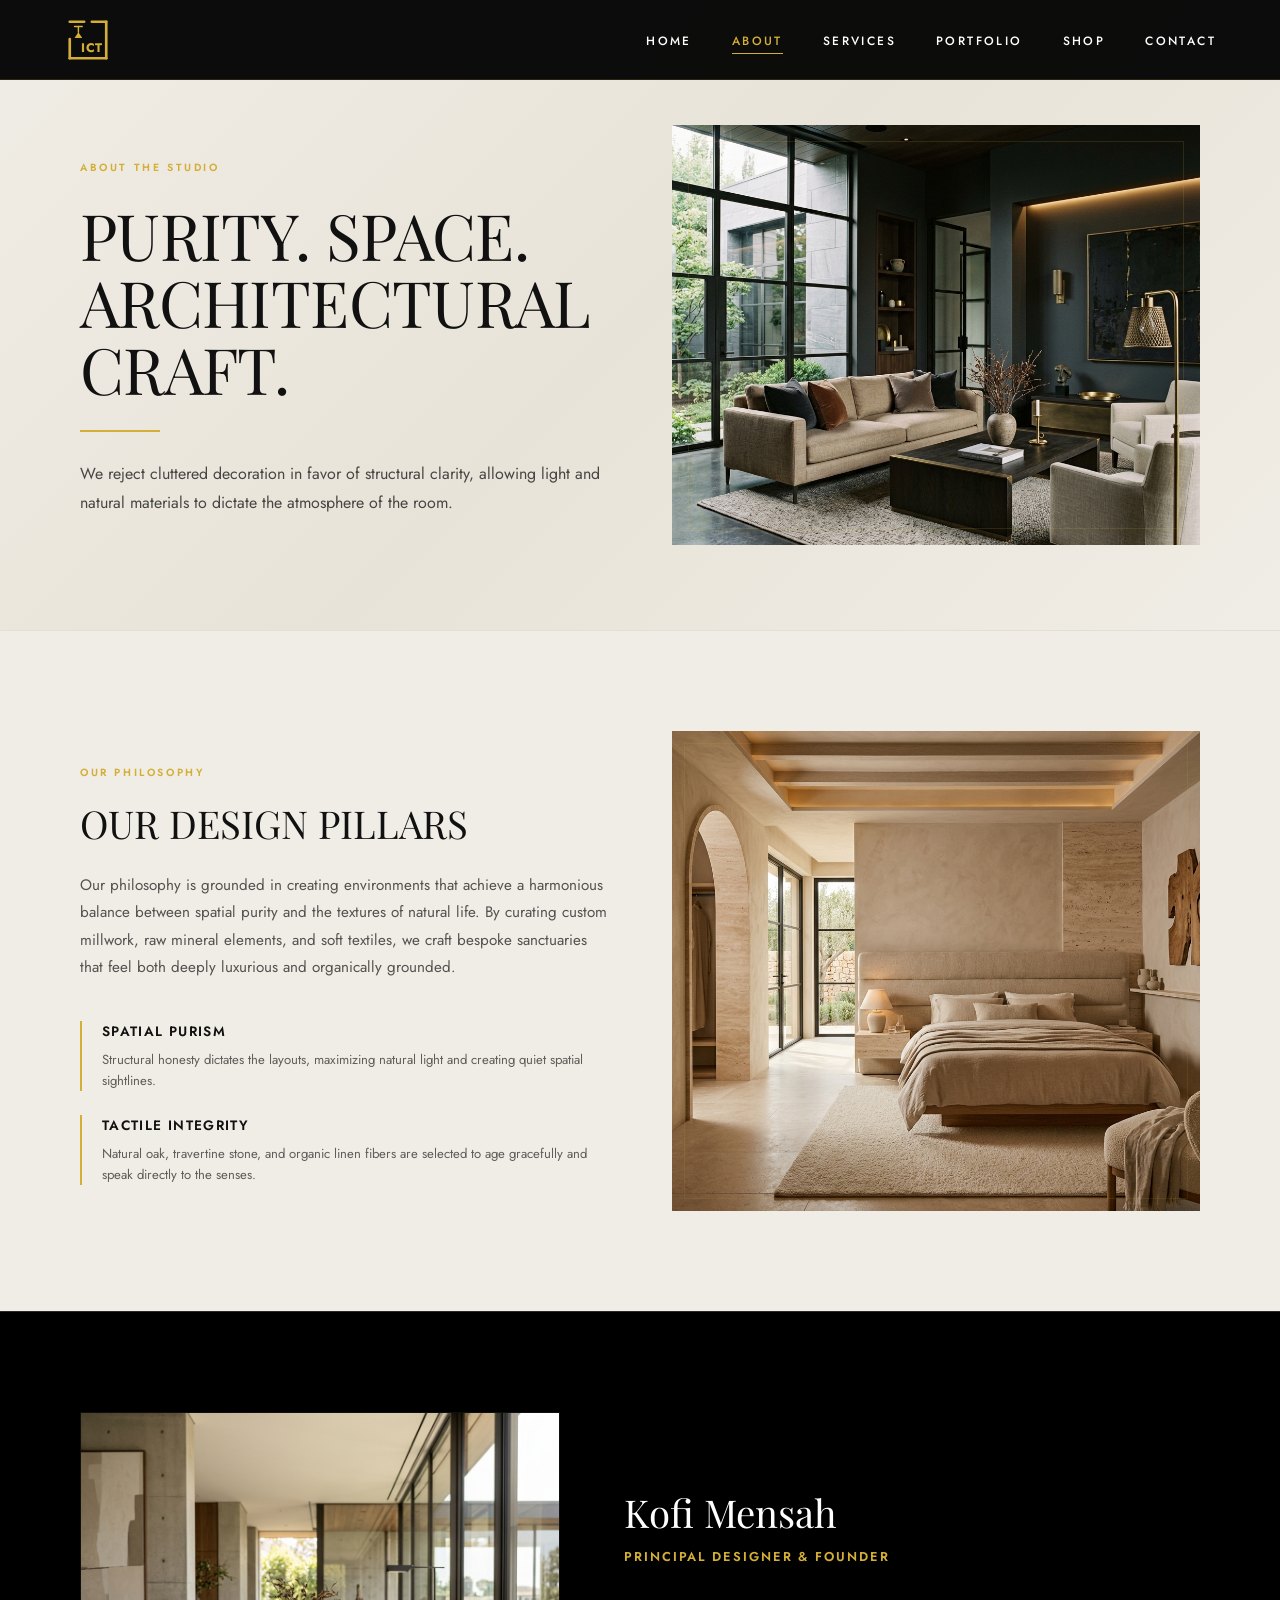
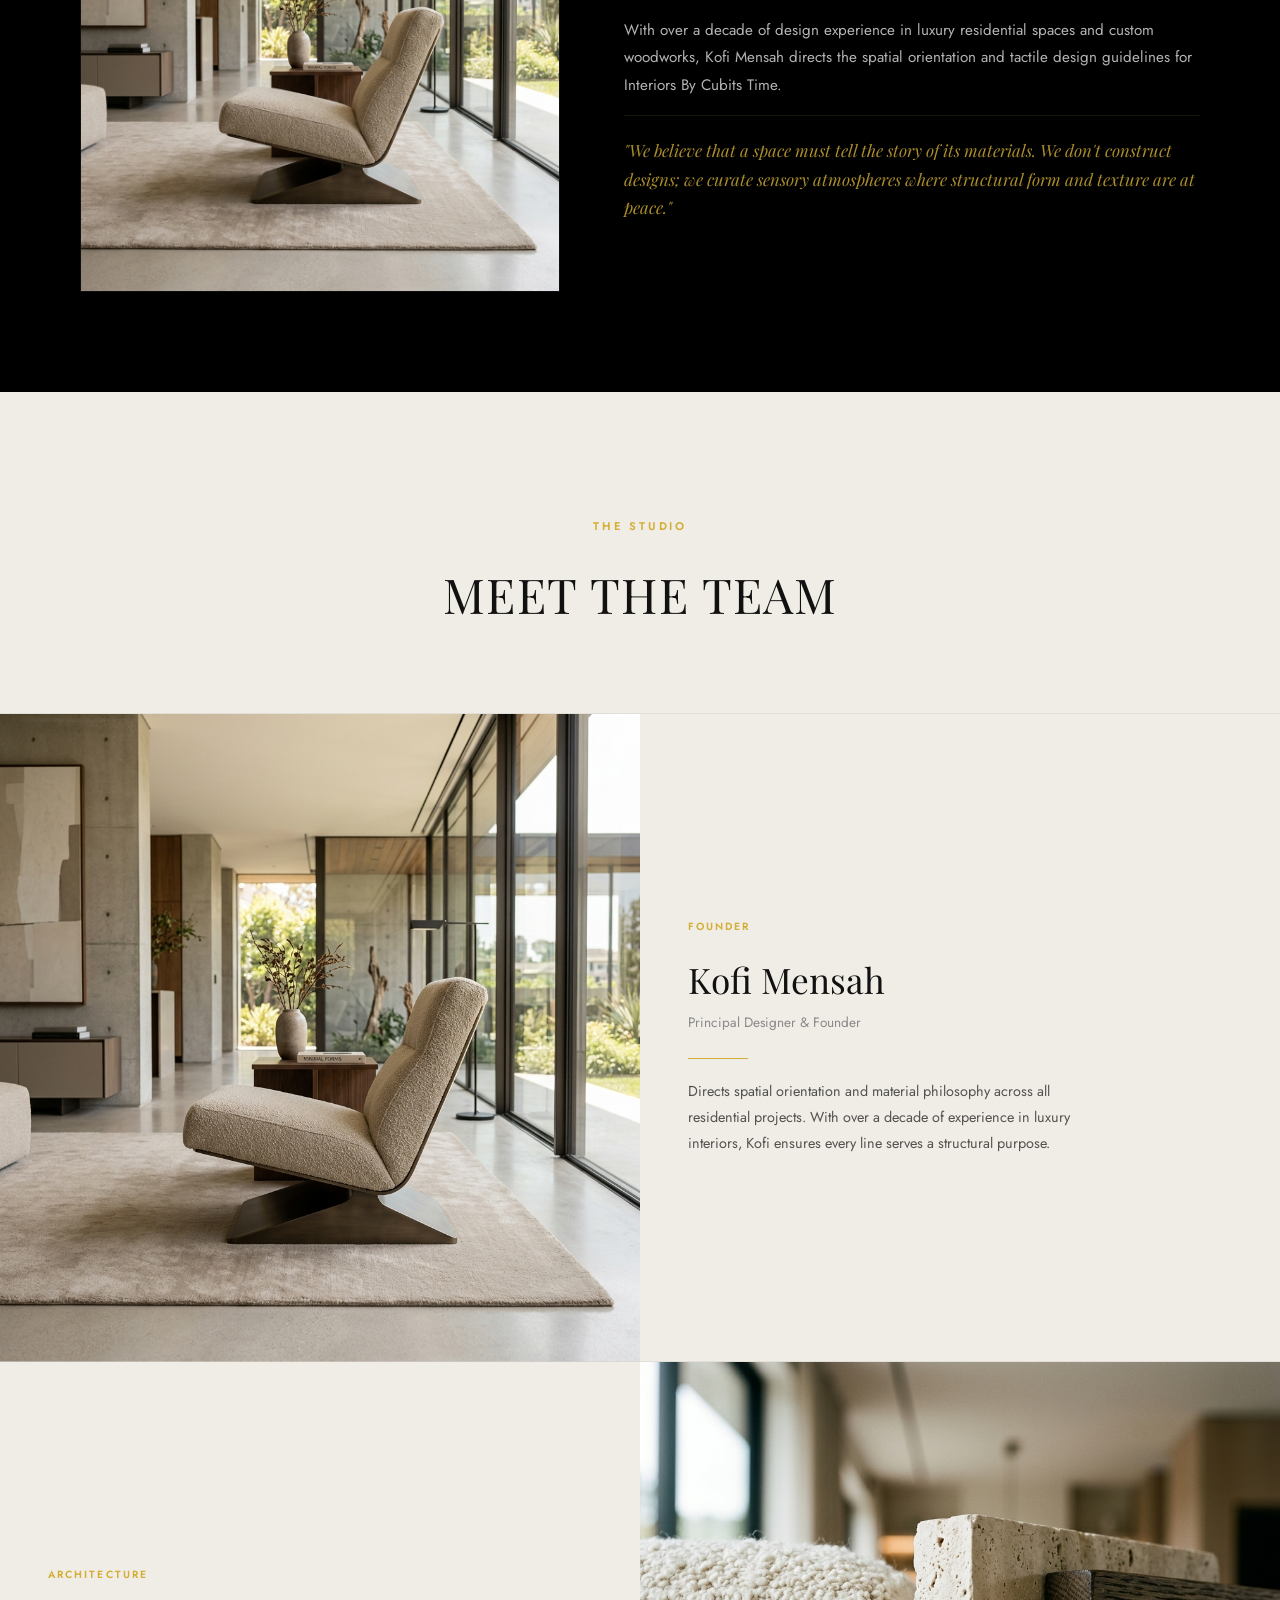
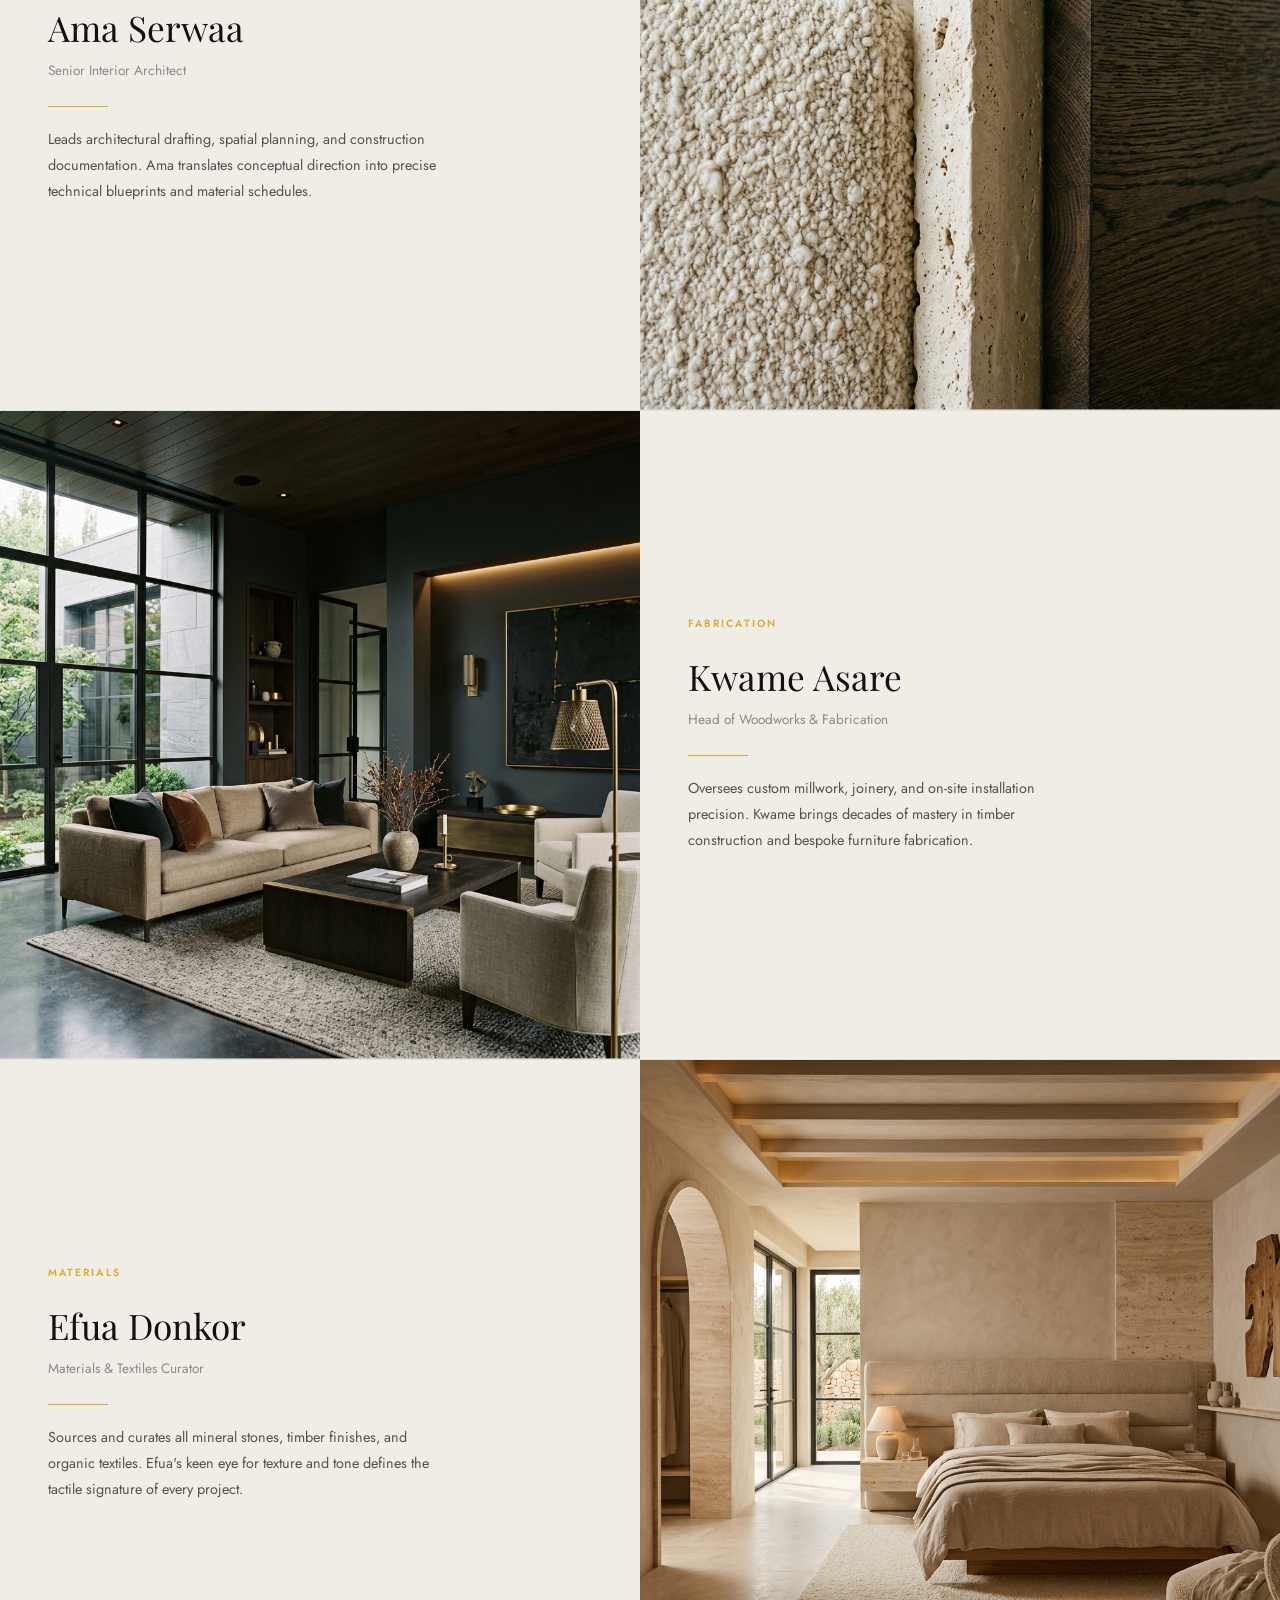
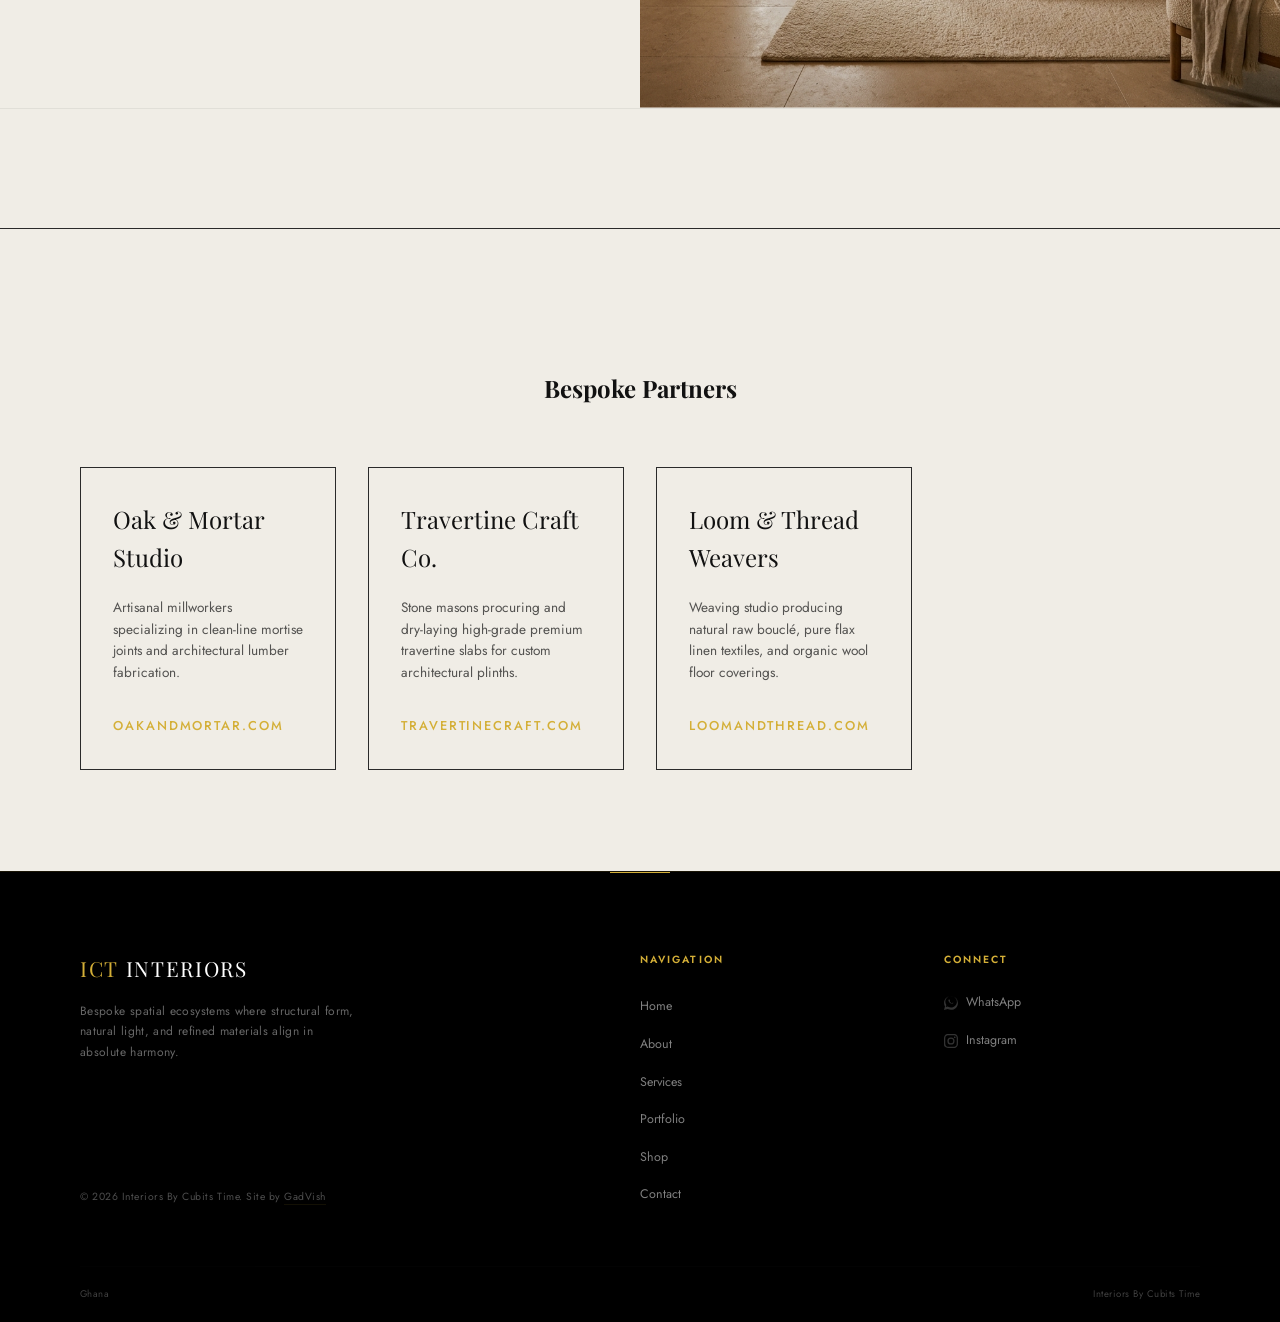
==== commit 7199c4c0: "Redesign portfolio and contact pages with unified gold/black/grey theme" ====
--- a/about.html
+++ b/about.html
@@ -28,60 +28,122 @@
         </ul>
     </header>
 
-    <!-- ABOUT HERO INTRO -->
-    <section class="light-section subpage-hero" style="padding-bottom: 60px;">
-        <div class="container reveal">
-            <span class="label-caps text-accent mb-4 block" style="font-weight: 600;">About The Studio</span>
-            <h1 class="font-display text-5xl uppercase mb-6" style="font-weight: 300; line-height: 1.1;">Purity. Space.<br>Architectural Craft.</h1>
-            <div class="gold-rule-h" style="background-color: var(--text-dark); width: 80px; height: 1px; margin: 24px 0;"></div>
-            <p style="max-width: 600px; font-size: 1.05rem; opacity: 0.8; line-height: 1.7;">We reject cluttered decoration in favor of structural clarity, allowing light and natural materials to dictate the atmosphere of the room.</p>
-        </div>
-    </section>
-
-    <!-- DESIGN PHILOSOPHY SECTION (3 Pours Grid) -->
-    <section id="philosophy-details" class="light-section" style="border-top: 1px solid var(--divider); padding: 80px 0;">
-        <div class="container">
-            <div class="concept-grid" style="display: grid; grid-template-columns: 1fr 1fr; gap: 64px;">
+    <!-- ABOUT HERO -->
+    <section class="about-hero">
+        <div class="container">
+            <div class="about-hero-grid">
                 <div class="reveal">
-                    <h2 class="concept-title font-display" style="font-size: 2.2rem; text-transform: uppercase; margin-bottom: 24px;">Our Design Pillars</h2>
-                    <p style="margin-bottom: 24px; opacity: 0.85; line-height: 1.7;">Our philosophy is grounded in creating environments that achieve a harmonious balance between spatial purity and the textures of natural life. By curating custom millwork, raw mineral elements, and soft textiles, we craft bespoke sanctuaries that feel both deeply luxurious and organically grounded.</p>
-                    
-                    <div style="margin-top: 40px; display: flex; flex-direction: column; gap: 24px;">
-                        <div style="border-left: 2px solid var(--text-dark); padding-left: 20px;">
-                            <h4 style="font-family: var(--font-body); text-transform: uppercase; font-size: 0.95rem; letter-spacing: 0.1em; font-weight: 600; margin-bottom: 6px;">Spatial Purism</h4>
-                            <p style="font-size: 0.85rem; opacity: 0.7; line-height: 1.5;">Structural honesty dictates the layouts, maximizing natural light and creating quiet spatial sightlines.</p>
+                    <span class="about-hero-label">About The Studio</span>
+                    <h1 class="about-hero-title">Purity. Space.<br>Architectural Craft.</h1>
+                    <div class="about-hero-divider"></div>
+                    <p class="about-hero-text">We reject cluttered decoration in favor of structural clarity, allowing light and natural materials to dictate the atmosphere of the room.</p>
+                </div>
+                <div class="about-hero-visual reveal delay-100">
+                    <img src="images/hero.png" alt="Minimalist luxury interior">
+                    <div class="about-hero-visual-border"></div>
+                </div>
+            </div>
+        </div>
+    </section>
+
+    <!-- DESIGN PHILOSOPHY -->
+    <section id="philosophy-details" class="about-pillars">
+        <div class="container">
+            <div class="about-pillars-grid">
+                <div class="reveal">
+                    <span class="about-pillars-label">Our Philosophy</span>
+                    <h2 class="about-pillars-title">Our Design Pillars</h2>
+                    <p class="about-pillars-body">Our philosophy is grounded in creating environments that achieve a harmonious balance between spatial purity and the textures of natural life. By curating custom millwork, raw mineral elements, and soft textiles, we craft bespoke sanctuaries that feel both deeply luxurious and organically grounded.</p>
+                    <div class="pillar-items">
+                        <div class="pillar-item">
+                            <h4 class="pillar-item-title">Spatial Purism</h4>
+                            <p class="pillar-item-desc">Structural honesty dictates the layouts, maximizing natural light and creating quiet spatial sightlines.</p>
                         </div>
-                        <div style="border-left: 2px solid var(--text-dark); padding-left: 20px;">
-                            <h4 style="font-family: var(--font-body); text-transform: uppercase; font-size: 0.95rem; letter-spacing: 0.1em; font-weight: 600; margin-bottom: 6px;">Tactile Integrity</h4>
-                            <p style="font-size: 0.85rem; opacity: 0.7; line-height: 1.5;">Natural oak, travertine stone, and organic linen fibers are selected to age gracefully and speak directly to the senses.</p>
+                        <div class="pillar-item">
+                            <h4 class="pillar-item-title">Tactile Integrity</h4>
+                            <p class="pillar-item-desc">Natural oak, travertine stone, and organic linen fibers are selected to age gracefully and speak directly to the senses.</p>
                         </div>
                     </div>
                 </div>
-                <div class="reveal delay-100" style="position: relative;">
-                    <div style="width: 100%; height: 100%; min-height: 380px; overflow: hidden; border: 1px solid var(--divider);">
-                        <img class="img-cover" src="images/bedroom.png" alt="Symmetric master bedroom concept">
-                    </div>
-                </div>
-            </div>
-        </div>
-    </section>
-
-    <!-- LEADERSHIP & CREATIVE LEAD SECTION -->
-    <section id="leadership" class="dark-section" style="padding: 100px 0; border-top: 1px solid var(--divider);">
-        <div class="container">
-            <div class="concept-grid" style="display: grid; grid-template-columns: 1fr 1.2fr; gap: 64px; align-items: center;">
-                <div class="reveal">
-                    <div style="width: 100%; height: 420px; overflow: hidden; border: 1px solid rgba(255,255,255,0.1);">
-                        <img class="img-cover" src="images/lounge.png" alt="Creative Director Portrait Mockup">
-                    </div>
+                <div class="about-pillars-visual reveal delay-100">
+                    <img src="images/bedroom.png" alt="Symmetric master bedroom concept">
+                </div>
+            </div>
+        </div>
+    </section>
+
+    <!-- LEADERSHIP -->
+    <section id="leadership" class="about-leadership">
+        <div class="container">
+            <div class="about-leadership-grid">
+                <div class="about-leadership-img reveal">
+                    <img src="images/lounge.png" alt="Kofi Mensah">
                 </div>
                 <div class="reveal delay-100">
-                    <h2 class="font-display uppercase" style="font-size: 2.2rem; font-weight: 300; letter-spacing: 0.05em; margin-bottom: 8px;">Kofi Mensah</h2>
-                    <p class="label-caps text-accent mb-6" style="font-size: 0.8rem; opacity: 0.9; color: var(--text-light);">Principal Designer &amp; Founder</p>
-                    <div class="gold-rule-h" style="background-color: var(--text-light); width: 60px; height: 1px; margin-bottom: 24px;"></div>
-                    <p style="opacity: 0.8; line-height: 1.7; margin-bottom: 16px; font-size: 0.95rem;">With over a decade of design experience in luxury residential spaces and custom woodworks, Kofi Mensah directs the spatial orientation and tactile design guidelines for Interiors By Cubits Time.</p>
-                    <p style="opacity: 0.8; line-height: 1.7; font-size: 0.95rem;">"We believe that a space must tell the story of its materials. We don't construct designs; we curate sensory atmospheres where structural form and texture are at peace."</p>
-                </div>
+                    <h2 class="about-leadership-name">Kofi Mensah</h2>
+                    <p class="about-leadership-role">Principal Designer &amp; Founder</p>
+                    <div class="about-leadership-divider"></div>
+                    <p class="about-leadership-bio">With over a decade of design experience in luxury residential spaces and custom woodworks, Kofi Mensah directs the spatial orientation and tactile design guidelines for Interiors By Cubits Time.</p>
+                    <div class="about-leadership-quote">"We believe that a space must tell the story of its materials. We don't construct designs; we curate sensory atmospheres where structural form and texture are at peace."</div>
+                </div>
+            </div>
+        </div>
+    </section>
+
+    <!-- THE TEAM -->
+    <section id="team" class="team-alt">
+        <div class="container">
+            <div class="team-alt-header">
+                <span class="team-alt-label">The Studio</span>
+                <h2 class="team-alt-title">Meet The Team</h2>
+            </div>
+        </div>
+        <div class="team-member reveal">
+            <div class="team-member-image">
+                <img src="images/lounge.png" alt="Kofi Mensah">
+            </div>
+            <div class="team-member-info">
+                <span class="team-member-role-tag">Founder</span>
+                <h3 class="team-member-name">Kofi Mensah</h3>
+                <p class="team-member-title">Principal Designer &amp; Founder</p>
+                <div class="team-member-divider"></div>
+                <p class="team-member-bio">Directs spatial orientation and material philosophy across all residential projects. With over a decade of experience in luxury interiors, Kofi ensures every line serves a structural purpose.</p>
+            </div>
+        </div>
+        <div class="team-member team-member-alt reveal">
+            <div class="team-member-image">
+                <img src="images/detail.png" alt="Ama Serwaa">
+            </div>
+            <div class="team-member-info">
+                <span class="team-member-role-tag">Architecture</span>
+                <h3 class="team-member-name">Ama Serwaa</h3>
+                <p class="team-member-title">Senior Interior Architect</p>
+                <div class="team-member-divider"></div>
+                <p class="team-member-bio">Leads architectural drafting, spatial planning, and construction documentation. Ama translates conceptual direction into precise technical blueprints and material schedules.</p>
+            </div>
+        </div>
+        <div class="team-member reveal">
+            <div class="team-member-image">
+                <img src="images/hero.png" alt="Kwame Asare">
+            </div>
+            <div class="team-member-info">
+                <span class="team-member-role-tag">Fabrication</span>
+                <h3 class="team-member-name">Kwame Asare</h3>
+                <p class="team-member-title">Head of Woodworks &amp; Fabrication</p>
+                <div class="team-member-divider"></div>
+                <p class="team-member-bio">Oversees custom millwork, joinery, and on-site installation precision. Kwame brings decades of mastery in timber construction and bespoke furniture fabrication.</p>
+            </div>
+        </div>
+        <div class="team-member team-member-alt reveal">
+            <div class="team-member-image">
+                <img src="images/bedroom.png" alt="Efua Donkor">
+            </div>
+            <div class="team-member-info">
+                <span class="team-member-role-tag">Materials</span>
+                <h3 class="team-member-name">Efua Donkor</h3>
+                <p class="team-member-title">Materials &amp; Textiles Curator</p>
+                <div class="team-member-divider"></div>
+                <p class="team-member-bio">Sources and curates all mineral stones, timber finishes, and organic textiles. Efua's keen eye for texture and tone defines the tactile signature of every project.</p>
             </div>
         </div>
     </section>
@@ -117,28 +179,42 @@
 
     <!-- SHARED FOOTER -->
     <footer class="site-footer">
-        <div class="container site-footer-container">
-            <div class="site-footer-logo-wrap">
-                <span class="site-footer-logo"><svg class="logo-svg" viewBox="0 0 100 100" style="height: 40px; width: 40px;"><line x1="12" y1="12" x2="42" y2="12" /><line x1="58" y1="12" x2="88" y2="12" /><line x1="88" y1="12" x2="88" y2="88" /><line x1="88" y1="88" x2="12" y2="88" /><line x1="12" y1="88" x2="12" y2="48" /><line x1="22" y1="22" x2="38" y2="22" style="stroke-width: 3;" /><line x1="30" y1="22" x2="30" y2="34" style="stroke-width: 3;" /><polygon points="30,34 22,46 38,46" /><text x="58" y="74" text-anchor="middle">ICT</text></svg></span>
-                <p class="site-footer-copy">&copy; 2026 Interiors By Cubits Time. All rights reserved. <span style="display: block; margin-top: 4px; opacity: 0.8;">Site by <a href="https://wa.me/233500437993" target="_blank" rel="noopener noreferrer" style="color: inherit; text-decoration: none; border-bottom: 1px solid rgba(212, 175, 55, 0.4);">GadVish</a></span></p>
-                <div class="footer-socials">
-                    <a href="https://wa.me/0576086967" target="_blank" rel="noopener noreferrer" class="social-link" aria-label="WhatsApp">
-                        <svg xmlns="http://www.w3.org/2000/svg" width="16" height="16" fill="currentColor" viewBox="0 0 16 16"><path d="M13.601 2.326A7.85 7.85 0 0 0 7.994 0C3.627 0 .068 3.558.064 7.926c0 1.399.366 2.76 1.057 3.965L0 16l4.204-1.102a7.9 7.9 0 0 0 3.79.949h.004c4.368 0 7.927-3.558 7.93-7.93a7.9 7.9 0 0 0-2.33-5.607zM7.994 13.06a6.6 6.6 0 0 1-3.278-.872l-.236-.14-2.43.636.647-2.37-.154-.245a6.57 6.57 0 0 1-1.008-3.5c.003-3.633 2.97-6.593 6.614-6.593a6.59 6.59 0 0 1 4.666 1.93 6.59 6.59 0 0 1 1.929 4.667c-.003 3.633-2.97 6.593-6.613 6.593m3.473-4.96c-.185-.093-1.098-.542-1.268-.604-.17-.063-.293-.093-.417.093-.125.187-.482.604-.59.729-.109.125-.219.14-.405.047a5.5 5.5 0 0 1-1.51-1.36c-.466-.401-.84-1.002-.912-1.124-.072-.122-.008-.188.053-.249.056-.054.125-.145.187-.217.063-.072.083-.122.124-.2.041-.078.02-.145-.01-.207-.03-.062-.293-.707-.4-.963-.105-.255-.21-.22-.293-.224-.075-.003-.16-.004-.245-.004a.48.48 0 0 0-.35.162c-.12.13-.457.447-.457 1.09 0 .642.467 1.26.53 1.348.064.088.918 1.4 2.226 1.964.312.134.557.214.747.275.313.1.597.086.822.052.25-.038.799-.327.91-.643.11-.317.11-.59.078-.644-.03-.053-.113-.093-.298-.186"/></svg>
-                    </a>
-                    <a href="https://www.instagram.com/interiorsbycubitstime?igsh=MWhub2NjeDc0ZXJ0Zw==" target="_blank" rel="noopener noreferrer" class="social-link" aria-label="Instagram">
-                        <svg xmlns="http://www.w3.org/2000/svg" width="16" height="16" fill="currentColor" viewBox="0 0 16 16"><path d="M8 0C5.829 0 5.556.01 4.703.048 3.85.088 3.269.222 2.76.42a3.9 3.9 0 0 0-1.417.923A3.9 3.9 0 0 0 .42 2.76C.222 3.268.087 3.85.048 4.7.01 5.555 0 5.827 0 8.001c0 2.172.01 2.444.048 3.297.04 8.5.18 1.416.363 1.926a3.9 3.9 0 0 0 .923 1.417 3.9 3.9 0 0 0 1.417.923c.51.198 1.09.333 1.942.372C5.555 15.99 5.827 16 8 16s2.444-.01 3.298-.048c.851-.04 1.434-.174 1.943-.372a3.9 3.9 0 0 0 1.416-.923c.445-.445.718-.991.924-1.417.197-.509.332-1.09.372-1.942C15.99 10.445 16 10.173 16 8s-.01-2.444-.048-3.299c-.04-.851-.175-1.433-.372-1.941a3.9 3.9 0 0 0-.923-1.417A3.9 3.9 0 0 0 13.24.42c-.51-.198-1.092-.333-1.943-.372C10.443.01 10.172 0 7.998 0zm-.717 1.442h.718c2.136 0 2.389.007 3.232.046.78.035 1.204.166 1.486.275.373.145.64.319.92.599s.453.546.598.92c.11.281.24.705.275 1.485.039.843.047 1.096.047 3.231s-.008 2.389-.047 3.232c-.035.78-.166 1.203-.275 1.485a2.5 2.5 0 0 1-.599.919c-.28.28-.546.453-.92.598-.28.11-.704.24-1.485.276-.843.038-1.096.047-3.232.047s-2.39-.009-3.233-.047c-.78-.036-1.203-.166-1.485-.276a2.5 2.5 0 0 1-.92-.598 2.5 2.5 0 0 1-.6-.92c-.109-.281-.24-.705-.275-1.485-.038-.843-.046-1.096-.046-3.233s.008-2.388.046-3.231c.036-.78.166-1.204.276-1.486.145-.373.319-.64.599-.92s.546-.453.92-.6c.282-.109.705-.24 1.485-.276.738-.034 1.024-.044 2.515-.045zm4.988 1.328a.96.96 0 1 0 0 1.92.96.96 0 0 0 0-1.92m-4.27 1.122a4.109 4.109 0 1 0 0 8.217 4.109 4.109 0 0 0 0-8.217m0 1.441a2.667 2.667 0 1 1 0 5.334 2.667 2.667 0 0 1 0-5.334"/></svg>
-                    </a>
-                </div>
-                </div>
-            </div>
-            <ul class="site-footer-links">
-                <li><a href="index.html">Home</a></li>
-                <li><a href="about.html">About</a></li>
-                <li><a href="services.html">Services</a></li>
-                <li><a href="portfolio.html">Portfolio</a></li>
-                <li><a href="shop.html">Shop</a></li>
-                <li><a href="contact.html">Contact</a></li>
-            </ul>
+        <div class="container">
+            <div class="site-footer-inner">
+                <div class="site-footer-brand">
+                    <span class="site-footer-logo"><em>ICT</em> Interiors</span>
+                    <p class="site-footer-tagline">Bespoke spatial ecosystems where structural form, natural light, and refined materials align in absolute harmony.</p>
+                    <p class="site-footer-copy">&copy; 2026 Interiors By Cubits Time. Site by <a href="https://wa.me/233500437993" target="_blank" rel="noopener noreferrer" style="color: inherit; text-decoration: none; border-bottom: 1px solid rgba(212,175,55,0.3);">GadVish</a></p>
+                </div>
+                <div>
+                    <span class="site-footer-col-title">Navigation</span>
+                    <ul class="site-footer-nav">
+                        <li><a href="index.html">Home</a></li>
+                        <li><a href="about.html">About</a></li>
+                        <li><a href="services.html">Services</a></li>
+                        <li><a href="portfolio.html">Portfolio</a></li>
+                        <li><a href="shop.html">Shop</a></li>
+                        <li><a href="contact.html">Contact</a></li>
+                    </ul>
+                </div>
+                <div>
+                    <span class="site-footer-col-title">Connect</span>
+                    <ul class="site-footer-social">
+                        <li><a href="https://wa.me/0576086967" target="_blank" rel="noopener noreferrer" aria-label="WhatsApp">
+                            <svg xmlns="http://www.w3.org/2000/svg" width="14" height="14" fill="currentColor" viewBox="0 0 16 16"><path d="M13.601 2.326A7.85 7.85 0 0 0 7.994 0C3.627 0 .068 3.558.064 7.926c0 1.399.366 2.76 1.057 3.965L0 16l4.204-1.102a7.9 7.9 0 0 0 3.79.949h.004c4.368 0 7.927-3.558 7.93-7.93a7.9 7.9 0 0 0-2.33-5.607zM7.994 13.06a6.6 6.6 0 0 1-3.278-.872l-.236-.14-2.43.636.647-2.37-.154-.245a6.57 6.57 0 0 1-1.008-3.5c.003-3.633 2.97-6.593 6.614-6.593a6.59 6.59 0 0 1 4.666 1.93 6.59 6.59 0 0 1 1.929 4.667c-.003 3.633-2.97 6.593-6.613 6.593m3.473-4.96c-.185-.093-1.098-.542-1.268-.604-.17-.063-.293-.093-.417.093-.125.187-.482.604-.59.729-.109.125-.219.14-.405.047a5.5 5.5 0 0 1-1.51-1.36c-.466-.401-.84-1.002-.912-1.124-.072-.122-.008-.188.053-.249.056-.054.125-.145.187-.217.063-.072.083-.122.124-.2.041-.078.02-.145-.01-.207-.03-.062-.293-.707-.4-.963-.105-.255-.21-.22-.293-.224-.075-.003-.16-.004-.245-.004a.48.48 0 0 0-.35.162c-.12.13-.457.447-.457 1.09 0 .642.467 1.26.53 1.348.064.088.918 1.4 2.226 1.964.312.134.557.214.747.275.313.1.597.086.822.052.25-.038.799-.327.91-.643.11-.317.11-.59.078-.644-.03-.053-.113-.093-.298-.186"/></svg>
+                            WhatsApp
+                        </a></li>
+                        <li><a href="https://www.instagram.com/interiorsbycubitstime?igsh=MWhub2NjeDc0ZXJ0Zw==" target="_blank" rel="noopener noreferrer" aria-label="Instagram">
+                            <svg xmlns="http://www.w3.org/2000/svg" width="14" height="14" fill="currentColor" viewBox="0 0 16 16"><path d="M8 0C5.829 0 5.556.01 4.703.048 3.85.088 3.269.222 2.76.42a3.9 3.9 0 0 0-1.417.923A3.9 3.9 0 0 0 .42 2.76C.222 3.268.087 3.85.048 4.7.01 5.555 0 5.827 0 8.001c0 2.172.01 2.444.048 3.297.04 8.5.18 1.416.363 1.926a3.9 3.9 0 0 0 .923 1.417 3.9 3.9 0 0 0 1.417.923c.51.198 1.09.333 1.942.372C5.555 15.99 5.827 16 8 16s2.444-.01 3.298-.048c.851-.04 1.434-.174 1.943-.372a3.9 3.9 0 0 0 1.416-.923c.445-.445.718-.991.924-1.417.197-.509.332-1.09.372-1.942C15.99 10.445 16 10.173 16 8s-.01-2.444-.048-3.299c-.04-.851-.175-1.433-.372-1.941a3.9 3.9 0 0 0-.923-1.417A3.9 3.9 0 0 0 13.24.42c-.51-.198-1.092-.333-1.943-.372C10.443.01 10.172 0 7.998 0zm-.717 1.442h.718c2.136 0 2.389.007 3.232.046.78.035 1.204.166 1.486.275.373.145.64.319.92.599s.453.546.598.92c.11.281.24.705.275 1.485.039.843.047 1.096.047 3.231s-.008 2.389-.047 3.232c-.035.78-.166 1.203-.275 1.485a2.5 2.5 0 0 1-.599.919c-.28.28-.546.453-.92.598-.28.11-.704.24-1.485.276-.843.038-1.096.047-3.232.047s-2.39-.009-3.233-.047c-.78-.036-1.203-.166-1.485-.276a2.5 2.5 0 0 1-.92-.598 2.5 2.5 0 0 1-.6-.92c-.109-.281-.24-.705-.275-1.485-.038-.843-.046-1.096-.046-3.233s.008-2.388.046-3.231c.036-.78.166-1.204.276-1.486.145-.373.319-.64.599-.92s.546-.453.92-.6c.282-.109.705-.24 1.485-.276.738-.034 1.024-.044 2.515-.045zm4.988 1.328a.96.96 0 1 0 0 1.92.96.96 0 0 0 0-1.92m-4.27 1.122a4.109 4.109 0 1 0 0 8.217 4.109 4.109 0 0 0 0-8.217m0 1.441a2.667 2.667 0 1 1 0 5.334 2.667 2.667 0 0 1 0-5.334"/></svg>
+                            Instagram
+                        </a></li>
+                    </ul>
+                </div>
+            </div>
+            <div class="site-footer-bottom">
+                <span>Ghana</span>
+                <span>Interiors By Cubits Time</span>
+            </div>
         </div>
     </footer>
 
--- a/style.css
+++ b/style.css
@@ -9,11 +9,13 @@
 
 :root {
     --bg-dark: #000000;
-    --surface-light: #FFFFFF;
+    --surface-light: #F0EDE6;
     --accent: #D4AF37;
     --text-dark: #111111;
     --text-light: #FFFFFF;
-    --divider: #222222;
+    --divider: #2A2A2A;
+    --grey-muted: #8A8A8A;
+    --grey-light: #E8E3D8;
     --font-display: 'Playfair Display', serif;
     --font-body: 'Jost', sans-serif;
 }
@@ -203,139 +205,262 @@
 
 /* Section 1: Hero */
 #hero {
+    position: relative;
     height: 100vh;
     min-height: 700px;
-    padding: 0;
-    display: flex;
-}
-
-.hero-left {
-    width: 45%;
-    padding: 60px 40px 60px 64px;
-    display: flex;
-    flex-direction: column;
-    justify-content: space-between;
-}
-
-.hero-logo-badge {
-    width: 60px;
-    height: 60px;
-    border-radius: 50%;
-    border: 1px solid var(--accent);
     display: flex;
     align-items: center;
     justify-content: center;
+    background: var(--bg-dark);
+    overflow: hidden;
+}
+.hero-overlay {
+    position: absolute;
+    inset: 0;
+    background: linear-gradient(135deg, rgba(0,0,0,0.7) 0%, rgba(0,0,0,0.3) 50%, rgba(0,0,0,0.6) 100%);
+    z-index: 1;
+}
+.hero-slider {
+    position: absolute;
+    inset: 0;
+    z-index: 0;
+}
+.hero-slide {
+    position: absolute;
+    inset: 0;
+    opacity: 0;
+    transition: opacity 1.5s ease-in-out;
+}
+.hero-slide.active {
+    opacity: 1;
+}
+.hero-slide img {
+    width: 100%;
+    height: 100%;
+    object-fit: cover;
+    transform: scale(1.08);
+    transition: transform 8s ease-out;
+}
+.hero-slide.active img {
+    transform: scale(1);
+}
+.hero-content {
+    position: relative;
+    z-index: 2;
+    text-align: center;
+    max-width: 720px;
+    padding: 0 24px;
+}
+.hero-badge {
+    display: inline-flex;
+    align-items: center;
+    gap: 8px;
+    font-size: 0.6rem;
+    font-weight: 600;
+    letter-spacing: 0.25em;
+    text-transform: uppercase;
+    color: var(--accent);
+    margin-bottom: 32px;
+    opacity: 0;
+    animation: heroFadeUp 0.8s ease 0.3s forwards;
+}
+.hero-badge-line {
+    width: 32px;
+    height: 1px;
+    background: var(--accent);
+}
+.hero-title {
     font-family: var(--font-display);
-    font-size: 1.1rem;
-    color: var(--accent);
-    margin-bottom: 40px;
-}
-
-.hero-title {
-    font-size: clamp(3.5rem, 6vw, 6rem);
+    font-size: clamp(2.5rem, 6vw, 5.5rem);
     font-weight: 300;
-    line-height: 0.95;
+    line-height: 1.05;
     text-transform: uppercase;
     color: var(--text-light);
-    margin-bottom: 20px;
-}
-
-.hero-title span {
-    font-style: italic;
-    color: var(--accent);
-}
-
-.hero-meta {
-    font-size: 0.8rem;
-    color: var(--accent);
-    text-transform: uppercase;
+    margin-bottom: 24px;
+    opacity: 0;
+    animation: heroFadeUp 0.8s ease 0.5s forwards;
+}
+.hero-title em {
+    font-style: normal;
+    color: var(--accent);
+}
+.hero-divider {
+    width: 0;
+    height: 1px;
+    background: var(--accent);
+    margin: 0 auto 24px;
+    animation: heroLineGrow 1s cubic-bezier(0.16, 1, 0.3, 1) 0.8s forwards;
+}
+@keyframes heroLineGrow { to { width: 60px; } }
+.hero-tagline {
+    font-size: 0.9rem;
+    opacity: 0.5;
+    line-height: 1.7;
+    letter-spacing: 0.03em;
+    max-width: 480px;
+    margin: 0 auto 40px;
+    opacity: 0;
+    animation: heroFadeUp 0.8s ease 1s forwards;
+}
+.hero-cta {
+    display: inline-flex;
+    align-items: center;
+    gap: 10px;
+    font-size: 0.7rem;
+    font-weight: 600;
     letter-spacing: 0.2em;
-    margin-top: auto;
-}
-
-.hero-right {
-    width: 55%;
-    height: 100%;
+    text-transform: uppercase;
+    color: var(--text-light);
+    text-decoration: none;
+    border: 1px solid rgba(255,255,255,0.2);
+    padding: 14px 32px;
+    transition: all 0.4s ease;
+    opacity: 0;
+    animation: heroFadeUp 0.8s ease 1.2s forwards;
+}
+.hero-cta:hover {
+    background: var(--accent);
+    color: var(--bg-dark);
+    border-color: var(--accent);
+}
+.hero-cta svg { transition: transform 0.3s ease; }
+.hero-cta:hover svg { transform: translateX(4px); }
+.hero-dots {
+    position: absolute;
+    bottom: 40px;
+    left: 50%;
+    transform: translateX(-50%);
+    display: flex;
+    gap: 10px;
+    z-index: 3;
+}
+.hero-dot {
+    width: 8px;
+    height: 8px;
+    border-radius: 50%;
+    background: rgba(255,255,255,0.25);
+    border: none;
+    cursor: pointer;
+    transition: all 0.3s ease;
+    padding: 0;
+}
+.hero-dot.active {
+    background: var(--accent);
+    box-shadow: 0 0 12px rgba(212,175,55,0.4);
+}
+.hero-scroll {
+    position: absolute;
+    bottom: 80px;
+    left: 50%;
+    transform: translateX(-50%);
+    z-index: 3;
+    display: flex;
+    flex-direction: column;
+    align-items: center;
+    gap: 8px;
+    opacity: 0;
+    animation: heroFadeUp 0.8s ease 1.6s forwards;
+}
+.hero-scroll-line {
+    width: 1px;
+    height: 40px;
+    background: linear-gradient(to bottom, var(--accent), transparent);
+    animation: scrollPulse 2s ease-in-out infinite;
+}
+@keyframes scrollPulse {
+    0%, 100% { opacity: 0.3; transform: scaleY(1); }
+    50% { opacity: 1; transform: scaleY(1.2); }
+}
+.hero-scroll span {
+    font-size: 0.5rem;
+    letter-spacing: 0.2em;
+    text-transform: uppercase;
+    color: var(--accent);
+    opacity: 0.4;
+}
+@keyframes heroFadeUp {
+    to { opacity: 1; transform: translateY(0); }
 }
 
 /* Section 2: Design Concept */
+.home-concept {
+    padding: 120px 0;
+    background: var(--surface-light);
+}
 .concept-grid {
     display: grid;
     grid-template-columns: 1fr 1fr;
     gap: 80px;
     align-items: center;
 }
-
 .concept-left {
     display: flex;
     flex-direction: column;
 }
-
+.concept-label {
+    display: inline-block;
+    font-size: 0.65rem;
+    font-weight: 600;
+    letter-spacing: 0.25em;
+    text-transform: uppercase;
+    color: var(--accent);
+    margin-bottom: 20px;
+}
 .concept-title {
-    font-size: clamp(2.5rem, 4vw, 4rem);
-    font-weight: 400;
-    margin-bottom: 30px;
-    text-transform: uppercase;
-}
-
-.concept-body {
-    margin-bottom: 40px;
-}
-
+    font-family: var(--font-display);
+    font-size: clamp(2rem, 3.5vw, 3.2rem);
+    font-weight: 300;
+    margin-bottom: 32px;
+    text-transform: uppercase;
+    color: var(--text-dark);
+    line-height: 1.1;
+}
 .concept-body p {
     margin-bottom: 20px;
     font-size: 0.95rem;
-    opacity: 0.85;
-}
-
-.swatch-row {
-    display: flex;
-    gap: 24px;
-}
-
-.swatch-item {
-    display: flex;
-    flex-direction: column;
-    align-items: center;
-    gap: 8px;
-}
-
-.swatch-color {
-    width: 48px;
-    height: 48px;
-    border: 1px solid rgba(0, 0, 0, 0.1);
-}
-
-.swatch-label {
-    font-size: 0.65rem;
-    text-transform: uppercase;
-    letter-spacing: 0.1em;
+    color: var(--text-dark);
     opacity: 0.7;
-}
-
+    line-height: 1.8;
+}
 .concept-right {
     position: relative;
-    height: 500px;
-}
-
-.collage-img-1 {
-    width: 70%;
-    height: 80%;
+    height: 520px;
+}
+.concept-img-main {
     position: absolute;
     top: 0;
     left: 0;
+    width: 75%;
+    height: 85%;
     z-index: 2;
-    border: 8px solid var(--surface-light);
-}
-
-.collage-img-2 {
-    width: 60%;
-    height: 70%;
+    overflow: hidden;
+}
+.concept-img-main img {
+    width: 100%;
+    height: 100%;
+    object-fit: cover;
+}
+.concept-img-accent {
     position: absolute;
     bottom: 0;
     right: 0;
+    width: 55%;
+    height: 65%;
     z-index: 1;
-    border: 8px solid var(--surface-light);
+    overflow: hidden;
+    border: 4px solid var(--surface-light);
+}
+.concept-img-accent img {
+    width: 100%;
+    height: 100%;
+    object-fit: cover;
+}
+.concept-img-accent::after {
+    content: '';
+    position: absolute;
+    inset: 0;
+    border: 1px solid rgba(212,175,55,0.15);
+    pointer-events: none;
 }
 
 /* Section 3: Design Highlight */
@@ -530,96 +655,303 @@
 /* -------------------------------------------------------------
    Editorial Gallery Layout
    ------------------------------------------------------------- */
-.gallery-grid {
+/* Portfolio */
+.portfolio-page {
+    padding: 120px 0 100px;
+    background: var(--surface-light);
+}
+.portfolio-header {
+    text-align: center;
+    margin-bottom: 64px;
+}
+.portfolio-label {
+    display: inline-block;
+    font-size: 0.65rem;
+    font-weight: 600;
+    letter-spacing: 0.25em;
+    text-transform: uppercase;
+    color: var(--accent);
+    margin-bottom: 20px;
+}
+.portfolio-title {
+    font-family: var(--font-display);
+    font-size: clamp(2rem, 4vw, 3.2rem);
+    font-weight: 300;
+    text-transform: uppercase;
+    color: var(--text-dark);
+}
+.portfolio-grid {
     display: grid;
     grid-template-columns: repeat(12, 1fr);
-    gap: 32px;
-    margin-top: 40px;
-}
-
-.gallery-card {
+    gap: 24px;
+}
+.portfolio-card {
     position: relative;
     overflow: hidden;
-    cursor: pointer;
+    display: block;
     text-decoration: none;
-    display: block;
-    background-color: var(--bg-dark);
-}
-
-/* Asymmetrical column & row spanning rules */
-.gallery-card.tall {
+    background: var(--bg-dark);
+}
+.portfolio-card.tall {
     grid-column: span 4;
     grid-row: span 2;
     height: 600px;
 }
-
-.gallery-card.wide {
+.portfolio-card.wide {
     grid-column: span 8;
-    height: 284px;
-}
-
-.gallery-card.square {
+    height: 288px;
+}
+.portfolio-card.square {
     grid-column: span 4;
-    height: 284px;
-}
-
-.gallery-card.medium {
+    height: 288px;
+}
+.portfolio-card.medium {
     grid-column: span 6;
     height: 400px;
 }
-
-.gallery-img-wrapper {
+.portfolio-card-img {
     width: 100%;
     height: 100%;
     overflow: hidden;
 }
-
-.gallery-img-wrapper img {
+.portfolio-card-img img {
     width: 100%;
     height: 100%;
     object-fit: cover;
-    transition: transform 0.8s cubic-bezier(0.25, 1, 0.5, 1);
-}
-
-.gallery-card:hover .gallery-img-wrapper img {
-    transform: scale(1.05);
-}
-
-/* Overlay Styling */
-.gallery-overlay {
+    transition: transform 0.8s cubic-bezier(0.16, 1, 0.3, 1);
+}
+.portfolio-card:hover .portfolio-card-img img {
+    transform: scale(1.06);
+}
+.portfolio-card-info {
     position: absolute;
-    top: 0;
+    bottom: 0;
     left: 0;
+    right: 0;
+    padding: 24px 28px;
+    background: linear-gradient(to top, rgba(0,0,0,0.7) 0%, transparent 100%);
+    transform: translateY(20px);
+    opacity: 0;
+    transition: all 0.4s cubic-bezier(0.16, 1, 0.3, 1);
+}
+.portfolio-card:hover .portfolio-card-info {
+    transform: translateY(0);
+    opacity: 1;
+}
+.portfolio-card-title {
+    font-family: var(--font-display);
+    font-size: 1.3rem;
+    font-weight: 300;
+    color: var(--text-light);
+    margin-bottom: 4px;
+}
+.portfolio-card-meta {
+    font-size: 0.65rem;
+    letter-spacing: 0.15em;
+    text-transform: uppercase;
+    color: var(--accent);
+    font-weight: 600;
+}
+
+/* Contact */
+.contact-page {
+    padding: 120px 0 100px;
+    background: var(--surface-light);
+}
+.contact-grid {
+    display: grid;
+    grid-template-columns: 1fr 1fr;
+    gap: 64px;
+    align-items: start;
+}
+.contact-label {
+    display: inline-block;
+    font-size: 0.65rem;
+    font-weight: 600;
+    letter-spacing: 0.25em;
+    text-transform: uppercase;
+    color: var(--accent);
+    margin-bottom: 20px;
+}
+.contact-title {
+    font-family: var(--font-display);
+    font-size: clamp(2rem, 3.5vw, 3rem);
+    font-weight: 300;
+    text-transform: uppercase;
+    color: var(--text-dark);
+    margin-bottom: 24px;
+    line-height: 1.1;
+}
+.contact-intro {
+    font-size: 0.95rem;
+    line-height: 1.8;
+    color: var(--text-dark);
+    opacity: 0.7;
+    margin-bottom: 40px;
+}
+.contact-form {
+    display: flex;
+    flex-direction: column;
+    gap: 20px;
+}
+.contact-field {
+    display: flex;
+    flex-direction: column;
+    gap: 6px;
+}
+.contact-label-field {
+    font-size: 0.7rem;
+    font-weight: 600;
+    text-transform: uppercase;
+    letter-spacing: 0.1em;
+    color: var(--text-dark);
+}
+.contact-input {
+    width: 100%;
+    padding: 12px 14px;
+    border: 1px solid rgba(0,0,0,0.12);
+    background: transparent;
+    color: var(--text-dark);
+    font-family: var(--font-body);
+    font-size: 0.9rem;
+    outline: none;
+    transition: border-color 0.3s ease;
+}
+.contact-input:focus {
+    border-color: var(--accent);
+}
+.contact-input::placeholder {
+    color: var(--grey-muted);
+    opacity: 0.4;
+}
+.contact-select {
+    width: 100%;
+    padding: 12px 14px;
+    border: 1px solid rgba(0,0,0,0.12);
+    background: transparent;
+    color: var(--text-dark);
+    font-family: var(--font-body);
+    font-size: 0.9rem;
+    outline: none;
+    transition: border-color 0.3s ease;
+    appearance: none;
+    background-image: url("data:image/svg+xml,%3Csvg xmlns='http://www.w3.org/2000/svg' width='12' height='12' viewBox='0 0 12 12'%3E%3Cpath d='M2 4l4 4 4-4' stroke='%23111' stroke-width='1' fill='none'/%3E%3C/svg%3E");
+    background-repeat: no-repeat;
+    background-position: right 14px center;
+    cursor: pointer;
+}
+.contact-select:focus {
+    border-color: var(--accent);
+}
+.contact-textarea {
+    width: 100%;
+    padding: 12px 14px;
+    border: 1px solid rgba(0,0,0,0.12);
+    background: transparent;
+    color: var(--text-dark);
+    font-family: var(--font-body);
+    font-size: 0.9rem;
+    outline: none;
+    transition: border-color 0.3s ease;
+    resize: vertical;
+}
+.contact-textarea:focus {
+    border-color: var(--accent);
+}
+.contact-textarea::placeholder {
+    color: var(--grey-muted);
+    opacity: 0.4;
+}
+.contact-submit {
+    align-self: flex-start;
+    padding: 14px 36px;
+    background: var(--text-dark);
+    color: var(--text-light);
+    border: none;
+    font-size: 0.75rem;
+    font-weight: 600;
+    text-transform: uppercase;
+    letter-spacing: 0.15em;
+    cursor: pointer;
+    transition: all 0.3s ease;
+}
+.contact-submit:hover {
+    background: var(--accent);
+    color: var(--bg-dark);
+}
+.contact-side {
+    display: flex;
+    flex-direction: column;
+    gap: 40px;
+}
+.contact-image {
+    width: 100%;
+    height: 340px;
+    overflow: hidden;
+    position: relative;
+}
+.contact-image img {
     width: 100%;
     height: 100%;
-    background-color: rgba(26, 23, 20, 0.85);
+    object-fit: cover;
+}
+.contact-image-border {
+    position: absolute;
+    inset: 12px;
+    border: 1px solid rgba(212,175,55,0.12);
+    pointer-events: none;
+}
+.contact-details {
+    border-top: 1px solid rgba(0,0,0,0.08);
+    padding-top: 32px;
     display: flex;
     flex-direction: column;
-    justify-content: flex-end;
-    padding: 32px;
-    opacity: 0;
-    transition: opacity 0.4s ease;
-    border: 1px solid rgba(196, 168, 130, 0.3);
-}
-
-.gallery-card:hover .gallery-overlay {
-    opacity: 1;
-}
-
-.gallery-project-title {
-    font-family: var(--font-display);
-    font-size: 1.5rem;
-    color: var(--text-light);
-    margin-bottom: 8px;
-    text-transform: uppercase;
-    font-weight: 300;
-}
-
-.gallery-project-meta {
-    font-family: var(--font-body);
+    gap: 24px;
+}
+.contact-detail-item {
+    display: flex;
+    flex-direction: column;
+    gap: 4px;
+}
+.contact-detail-label {
+    font-size: 0.65rem;
+    letter-spacing: 0.1em;
+    text-transform: uppercase;
+    color: var(--grey-muted);
+    font-weight: 600;
+}
+.contact-detail-value {
+    font-size: 1rem;
+    color: var(--text-dark);
+    text-decoration: none;
+    font-weight: 500;
+    transition: color 0.3s;
+}
+.contact-detail-value:hover {
+    color: var(--accent);
+}
+.contact-social {
+    display: flex;
+    gap: 12px;
+    margin-top: 8px;
+}
+.contact-social a {
+    display: inline-flex;
+    align-items: center;
+    gap: 6px;
     font-size: 0.7rem;
-    color: var(--accent);
-    text-transform: uppercase;
+    letter-spacing: 0.1em;
+    text-transform: uppercase;
+    color: var(--text-dark);
+    text-decoration: none;
+    border: 1px solid rgba(0,0,0,0.12);
+    padding: 10px 20px;
+    transition: all 0.3s ease;
+}
+.contact-social a:hover {
+    border-color: var(--accent);
+    color: var(--accent);
+}
     letter-spacing: 0.15em;
 }
 
@@ -804,7 +1136,7 @@
 /* Section 9: Our Partners */
 .partners-grid-3col {
     display: grid;
-    grid-template-columns: repeat(3, 1fr);
+    grid-template-columns: repeat(4, 1fr);
     gap: 32px;
     margin-top: 40px;
 }
@@ -902,68 +1234,6 @@
     letter-spacing: 0.15em;
     text-transform: uppercase;
     color: var(--text-light);
-}
-
-/* -------------------------------------------------------------
-   Hero Slider Styles
-   ------------------------------------------------------------- */
-.hero-right {
-    width: 55%;
-    height: 100%;
-    position: relative;
-    overflow: hidden;
-}
-
-.hero-slide {
-    position: absolute;
-    top: 0;
-    left: 0;
-    width: 100%;
-    height: 100%;
-    opacity: 0;
-    transition: opacity 1.2s ease-in-out;
-    z-index: 1;
-}
-
-.hero-slide.active {
-    opacity: 1;
-    z-index: 2;
-}
-
-.hero-slide img {
-    width: 100%;
-    height: 100%;
-    object-fit: cover;
-    transform: scale(1.05);
-    transition: transform 6s ease-in-out;
-}
-
-.hero-slide.active img {
-    transform: scale(1);
-}
-
-.slider-dots {
-    position: absolute;
-    bottom: 40px;
-    right: 40px;
-    display: flex;
-    gap: 12px;
-    z-index: 10;
-}
-
-.slider-dot {
-    width: 8px;
-    height: 8px;
-    border-radius: 50%;
-    background-color: rgba(255, 255, 255, 0.3);
-    border: none;
-    cursor: pointer;
-    transition: background-color 0.3s ease;
-    padding: 0;
-}
-
-.slider-dot.active {
-    background-color: var(--accent);
 }
 
 /* -------------------------------------------------------------
@@ -991,60 +1261,141 @@
 .site-footer {
     background-color: var(--bg-dark);
     color: var(--text-light);
-    border-top: 1px solid var(--divider);
-    padding: 60px 0;
-    width: 100%;
-}
-
-.site-footer-container {
+    border-top: 1px solid rgba(212,175,55,0.12);
+    padding: 0;
+    width: 100%;
+    position: relative;
+}
+.site-footer::before {
+    content: '';
+    position: absolute;
+    top: 0;
+    left: 50%;
+    transform: translateX(-50%);
+    width: 60px;
+    height: 1px;
+    background: var(--accent);
+}
+.site-footer-inner {
+    padding: 80px 0 60px;
+    display: grid;
+    grid-template-columns: 2fr 1fr 1fr;
+    gap: 48px;
+}
+.site-footer-brand {
+    display: flex;
+    flex-direction: column;
+    gap: 16px;
+}
+.site-footer-logo {
+    font-family: var(--font-display);
+    font-size: 1.3rem;
+    color: var(--text-light);
+    text-transform: uppercase;
+    letter-spacing: 0.08em;
+    font-weight: 300;
+}
+.site-footer-logo em {
+    font-style: normal;
+    color: var(--accent);
+}
+.site-footer-tagline {
+    font-size: 0.75rem;
+    opacity: 0.4;
+    line-height: 1.7;
+    max-width: 280px;
+    letter-spacing: 0.03em;
+}
+.site-footer-copy {
+    font-size: 0.65rem;
+    opacity: 0.3;
+    letter-spacing: 0.05em;
+    margin-top: auto;
+}
+.site-footer-col-title {
+    font-size: 0.65rem;
+    font-weight: 600;
+    letter-spacing: 0.2em;
+    text-transform: uppercase;
+    color: var(--accent);
+    margin-bottom: 24px;
+    display: block;
+}
+.site-footer-nav {
+    list-style: none;
+    display: flex;
+    flex-direction: column;
+    gap: 12px;
+}
+.site-footer-nav a {
+    font-size: 0.78rem;
+    color: var(--text-light);
+    text-decoration: none;
+    opacity: 0.5;
+    transition: all 0.3s ease;
+    display: inline-flex;
+    align-items: center;
+    gap: 6px;
+    width: fit-content;
+}
+.site-footer-nav a:hover {
+    opacity: 1;
+    color: var(--accent);
+    transform: translateX(4px);
+}
+.site-footer-social {
+    list-style: none;
+    display: flex;
+    flex-direction: column;
+    gap: 12px;
+}
+.site-footer-social a {
+    font-size: 0.78rem;
+    color: var(--text-light);
+    text-decoration: none;
+    opacity: 0.5;
+    transition: all 0.3s ease;
+    display: inline-flex;
+    align-items: center;
+    gap: 8px;
+    width: fit-content;
+}
+.site-footer-social a:hover {
+    opacity: 1;
+    color: var(--accent);
+    transform: translateX(4px);
+}
+.site-footer-social svg {
+    opacity: 0.4;
+    transition: opacity 0.3s;
+}
+.site-footer-social a:hover svg {
+    opacity: 1;
+}
+.site-footer-bottom {
+    border-top: 1px solid rgba(255,255,255,0.04);
+    padding: 20px 0;
     display: flex;
     justify-content: space-between;
     align-items: center;
-    flex-wrap: wrap;
-    gap: 24px;
-}
-
-.site-footer-logo-wrap {
-    display: flex;
-    flex-direction: column;
-    gap: 8px;
-}
-
-.site-footer-logo {
-    font-family: var(--font-display);
-    font-size: 1.4rem;
-    color: var(--accent);
-    text-transform: uppercase;
+    font-size: 0.6rem;
+    opacity: 0.25;
     letter-spacing: 0.05em;
-    font-weight: 500;
-}
-
-.site-footer-copy {
-    font-size: 0.7rem;
-    opacity: 0.5;
-    letter-spacing: 0.05em;
-}
-
-.site-footer-links {
-    display: flex;
-    gap: 32px;
-    list-style: none;
-}
-
-.site-footer-links a {
-    font-family: var(--font-body);
-    font-size: 0.7rem;
-    text-transform: uppercase;
-    letter-spacing: 0.15em;
-    color: var(--text-light);
-    text-decoration: none;
-    opacity: 0.6;
-    transition: opacity 0.3s ease, color 0.3s ease;
-}
-
-.site-footer-links a:hover {
-    opacity: 1;
-    color: var(--accent);
+}
+@media (max-width: 1024px) {
+    .site-footer-inner {
+        grid-template-columns: 1fr 1fr;
+        gap: 40px;
+    }
+    .site-footer-brand { grid-column: span 2; }
+}
+@media (max-width: 768px) {
+    .site-footer-inner {
+        grid-template-columns: 1fr;
+        gap: 32px;
+    }
+    .site-footer-brand { grid-column: span 1; }
+    .site-footer-bottom { flex-direction: column; gap: 4px; text-align: center; }
 }
 
 /* RESPONSIVE LAYOUTS */
@@ -1056,13 +1407,16 @@
         gap: 40px;
     }
     
-    .gallery-card.tall,
-    .gallery-card.wide,
-    .gallery-card.square,
-    .gallery-card.medium {
+    .portfolio-card.tall,
+    .portfolio-card.wide,
+    .portfolio-card.square,
+    .portfolio-card.medium {
         grid-column: span 6 !important;
         height: 350px !important;
         grid-row: auto !important;
+    }
+    .contact-grid {
+        gap: 48px;
     }
     
     .partners-grid-3col {
@@ -1150,23 +1504,10 @@
 
     /* Hero */
     #hero {
-        flex-direction: column;
-        height: auto;
-    }
-    .hero-left {
-        width: 100%;
-        padding: 60px 24px;
-        order: 2;
-    }
-    .hero-right {
-        width: 100%;
-        height: 400px;
-        order: 1;
-    }
-    .gold-rule-v {
-        width: 100%;
-        height: 2px;
-    }
+        height: 100vh;
+        min-height: 600px;
+    }
+    .hero-scroll { display: none; }
 
     /* Design Concept */
     .concept-grid {
@@ -1199,18 +1540,30 @@
         gap: 48px;
     }
 
-    /* Gallery */
-    .gallery-grid {
+    /* Portfolio */
+    .portfolio-grid {
         grid-template-columns: 1fr;
-        gap: 24px;
+        gap: 20px;
     }
     
-    .gallery-card.tall,
-    .gallery-card.wide,
-    .gallery-card.square,
-    .gallery-card.medium {
+    .portfolio-card.tall,
+    .portfolio-card.wide,
+    .portfolio-card.square,
+    .portfolio-card.medium {
         grid-column: span 1 !important;
         height: 300px !important;
+    }
+
+    /* Contact */
+    .contact-grid {
+        grid-template-columns: 1fr;
+        gap: 48px;
+    }
+    .contact-side {
+        order: -1;
+    }
+    .contact-image {
+        height: 260px;
     }
 
     /* Shopping List */
@@ -1502,8 +1855,1077 @@
     color: var(--surface-light);
 }
 
-
-
-
-
-
+/* Sticky Inquiry Cart Bar */
+.inquiry-cart-bar {
+    position: fixed;
+    bottom: 0;
+    left: 0;
+    width: 100%;
+    background-color: var(--text-dark);
+    color: var(--surface-light);
+    border-top: 1px solid var(--accent);
+    padding: 16px 24px;
+    z-index: 1000;
+    box-shadow: 0 -8px 24px rgba(0, 0, 0, 0.15);
+    transform: translateY(100%);
+    transition: transform 0.4s cubic-bezier(0.16, 1, 0.3, 1);
+}
+.inquiry-cart-bar.active {
+    transform: translateY(0);
+}
+.inquiry-cart-container {
+    max-width: 1200px;
+    margin: 0 auto;
+    display: flex;
+    justify-content: space-between;
+    align-items: center;
+    gap: 24px;
+    flex-wrap: wrap;
+}
+.inquiry-cart-summary {
+    display: flex;
+    flex-direction: column;
+    gap: 4px;
+}
+.inquiry-cart-title {
+    font-family: var(--font-body);
+    font-size: 0.9rem;
+    font-weight: 600;
+    text-transform: uppercase;
+    letter-spacing: 0.05em;
+    color: var(--accent);
+}
+.inquiry-cart-details {
+    font-size: 0.8rem;
+    opacity: 0.8;
+}
+.inquiry-cart-btn {
+    display: inline-flex;
+    align-items: center;
+    gap: 10px;
+    padding: 12px 28px;
+    background-color: var(--accent);
+    color: var(--text-dark);
+    border: none;
+    font-family: var(--font-body);
+    font-size: 0.8rem;
+    text-transform: uppercase;
+    letter-spacing: 0.1em;
+    font-weight: 600;
+    cursor: pointer;
+    transition: all 0.3s ease;
+    text-decoration: none;
+}
+.inquiry-cart-btn:hover {
+    background-color: var(--surface-light);
+    color: var(--text-dark);
+}
+.shop-product-action.selected {
+    background-color: var(--accent);
+    color: var(--text-dark);
+    border-color: var(--accent);
+}
+.shop-product-action.selected:hover {
+    opacity: 0.9;
+}
+@media (max-width: 768px) {
+    .inquiry-cart-bar {
+        padding: 16px;
+    }
+    .inquiry-cart-container {
+        flex-direction: column;
+        align-items: stretch;
+        gap: 16px;
+        text-align: center;
+    }
+    .inquiry-cart-btn {
+        justify-content: center;
+    }
+}
+
+/* Coming Soon Section */
+.coming-soon-section {
+    min-height: calc(100vh - 200px);
+    display: flex;
+    align-items: center;
+    justify-content: center;
+    background-color: var(--surface-light);
+    padding: 120px 0 80px;
+}
+.coming-soon-container {
+    text-align: center;
+}
+.coming-soon-content {
+    max-width: 640px;
+    margin: 0 auto;
+}
+.coming-soon-label {
+    display: inline-block;
+    font-family: var(--font-body);
+    font-size: 0.7rem;
+    text-transform: uppercase;
+    letter-spacing: 0.25em;
+    color: var(--accent);
+    font-weight: 600;
+    margin-bottom: 40px;
+    opacity: 0;
+    animation: csFadeUp 0.8s ease 0.2s forwards;
+}
+.coming-soon-title {
+    font-family: var(--font-display);
+    font-size: clamp(2rem, 6vw, 4.5rem);
+    font-weight: 300;
+    text-transform: uppercase;
+    letter-spacing: 0.06em;
+    color: var(--text-dark);
+    margin: 0 0 48px;
+    line-height: 1.1;
+}
+.cs-letter {
+    display: inline-block;
+    opacity: 0;
+    animation: csLetterReveal 0.6s cubic-bezier(0.16, 1, 0.3, 1) forwards;
+}
+.cs-space {
+    display: inline-block;
+    width: 0.35em;
+}
+.cs-break {
+    display: block;
+    width: 100%;
+    height: 0;
+}
+.coming-soon-divider {
+    width: 0;
+    height: 1px;
+    background-color: var(--accent);
+    margin: 0 auto 40px;
+    animation: csLineGrow 1s cubic-bezier(0.16, 1, 0.3, 1) 0.8s forwards;
+}
+.coming-soon-subtitle {
+    font-family: var(--font-body);
+    font-size: 1rem;
+    line-height: 1.8;
+    opacity: 0;
+    color: var(--text-dark);
+    max-width: 480px;
+    margin: 0 auto;
+    animation: csFadeUp 0.8s ease 1s forwards;
+}
+.coming-soon-dots {
+    display: flex;
+    justify-content: center;
+    gap: 12px;
+    margin-top: 48px;
+    opacity: 0;
+    animation: csFadeUp 0.6s ease 1.4s forwards;
+}
+.cs-dot {
+    width: 6px;
+    height: 6px;
+    border-radius: 50%;
+    background-color: var(--accent);
+    animation: csPulse 1.8s ease-in-out infinite;
+}
+.cs-dot:nth-child(2) {
+    animation-delay: 0.3s;
+}
+.cs-dot:nth-child(3) {
+    animation-delay: 0.6s;
+}
+@keyframes csLetterReveal {
+    0% {
+        opacity: 0;
+        transform: translateY(40px) rotateX(80deg);
+    }
+    100% {
+        opacity: 1;
+        transform: translateY(0) rotateX(0);
+    }
+}
+@keyframes csFadeUp {
+    0% {
+        opacity: 0;
+        transform: translateY(20px);
+    }
+    100% {
+        opacity: 1;
+        transform: translateY(0);
+    }
+}
+@keyframes csLineGrow {
+    0% {
+        width: 0;
+    }
+    100% {
+        width: 80px;
+    }
+}
+@keyframes csPulse {
+    0%, 100% {
+        opacity: 0.3;
+        transform: scale(1);
+    }
+    50% {
+        opacity: 1;
+        transform: scale(1.4);
+    }
+}
+/* About - Team Section (Artistic) */
+.team-alt {
+    padding: 120px 0;
+    background: var(--surface-light);
+    overflow: hidden;
+}
+.team-alt-header {
+    text-align: center;
+    margin-bottom: 80px;
+}
+.team-alt-label {
+    display: inline-block;
+    font-family: var(--font-body);
+    font-size: 0.7rem;
+    font-weight: 600;
+    letter-spacing: 0.25em;
+    text-transform: uppercase;
+    color: var(--accent);
+    margin-bottom: 20px;
+}
+.team-alt-title {
+    font-family: var(--font-display);
+    font-size: clamp(2rem, 4vw, 3rem);
+    font-weight: 300;
+    text-transform: uppercase;
+    letter-spacing: 0.03em;
+    color: var(--text-dark);
+}
+.team-member {
+    display: grid;
+    grid-template-columns: 1fr 1fr;
+    min-height: 420px;
+    border-top: 1px solid rgba(0,0,0,0.06);
+    overflow: hidden;
+}
+.team-member:last-child { border-bottom: 1px solid rgba(0,0,0,0.06); }
+.team-member-alt .team-member-image { order: 2; }
+.team-member-alt .team-member-info { order: 1; }
+.team-member-image {
+    position: relative;
+    overflow: hidden;
+    clip-path: inset(0 0 0 100%);
+}
+.team-member.reveal.active .team-member-image {
+    clip-path: inset(0 0 0 0);
+    transition: clip-path 1.2s cubic-bezier(0.16, 1, 0.3, 1);
+}
+.team-member-image img {
+    width: 100%;
+    height: 100%;
+    object-fit: cover;
+    transition: transform 1s cubic-bezier(0.16, 1, 0.3, 1);
+}
+.team-member:hover .team-member-image img { transform: scale(1.05); }
+.team-member-info {
+    display: flex;
+    flex-direction: column;
+    justify-content: center;
+    padding: 60px 48px;
+    background: var(--surface-light);
+}
+.team-member-role-tag {
+    display: inline-block;
+    font-family: var(--font-body);
+    font-size: 0.65rem;
+    font-weight: 600;
+    letter-spacing: 0.2em;
+    text-transform: uppercase;
+    color: var(--accent);
+    margin-bottom: 16px;
+    opacity: 0;
+    transform: translateY(10px);
+}
+.team-member.reveal.active .team-member-role-tag {
+    opacity: 1;
+    transform: translateY(0);
+    transition: all 0.6s ease 0.2s;
+}
+.team-member-name {
+    font-family: var(--font-display);
+    font-size: clamp(1.5rem, 3vw, 2.2rem);
+    font-weight: 300;
+    color: var(--text-dark);
+    margin-bottom: 4px;
+    opacity: 0;
+    transform: translateY(10px);
+}
+.team-member.reveal.active .team-member-name {
+    opacity: 1;
+    transform: translateY(0);
+    transition: all 0.6s ease 0.3s;
+}
+.team-member-title {
+    font-family: var(--font-body);
+    font-size: 0.85rem;
+    font-weight: 400;
+    color: var(--grey-muted);
+    margin-bottom: 24px;
+    opacity: 0;
+    transform: translateY(10px);
+}
+.team-member.reveal.active .team-member-title {
+    opacity: 1;
+    transform: translateY(0);
+    transition: all 0.6s ease 0.4s;
+}
+.team-member-divider {
+    width: 0;
+    height: 1px;
+    background: var(--accent);
+    margin-bottom: 20px;
+}
+.team-member.reveal.active .team-member-divider {
+    width: 60px;
+    transition: width 1s cubic-bezier(0.16, 1, 0.3, 1) 0.5s;
+}
+.team-member-bio {
+    font-size: 0.9rem;
+    line-height: 1.8;
+    color: var(--text-dark);
+    max-width: 400px;
+    opacity: 0;
+    transform: translateY(10px);
+}
+.team-member.reveal.active .team-member-bio {
+    opacity: 0.7;
+    transform: translateY(0);
+    transition: all 0.6s ease 0.6s;
+}
+@media (max-width: 1024px) {
+    .team-member { grid-template-columns: 1fr 1fr; min-height: auto; }
+    .team-member-info { padding: 40px 32px; }
+}
+@media (max-width: 768px) {
+    .team-member { grid-template-columns: 1fr; }
+    .team-member-alt .team-member-image { order: 1; }
+    .team-member-alt .team-member-info { order: 2; }
+    .team-member-image { min-height: 280px; }
+    .team-member-info { padding: 32px 24px; }
+}
+
+@media (max-width: 768px) {
+    .coming-soon-section {
+        min-height: calc(100vh - 160px);
+        padding: 100px 0 60px;
+    }
+    .coming-soon-subtitle {
+        font-size: 0.9rem;
+    }
+}
+
+/* ============================================================
+   Services Page — Redesigned
+   ============================================================ */
+
+/* --- Hero --- */
+.srv-hero {
+    position: relative;
+    min-height: 100vh;
+    display: flex;
+    align-items: center;
+    background: linear-gradient(135deg, var(--surface-light) 0%, var(--grey-light) 50%, var(--surface-light) 100%);
+    overflow: hidden;
+    padding: 120px 0 80px;
+}
+.srv-hero::before {
+    content: '';
+    position: absolute;
+    inset: 0;
+    background: radial-gradient(circle at 20% 50%, rgba(212,175,55,0.08) 0%, transparent 50%),
+                radial-gradient(circle at 80% 50%, rgba(212,175,55,0.05) 0%, transparent 50%);
+    pointer-events: none;
+}
+.srv-hero-particle {
+    position: absolute;
+    border-radius: 50%;
+    background: var(--accent);
+    opacity: 0.08;
+    pointer-events: none;
+}
+.srv-hero-particle:nth-child(1) { width: 300px; height: 300px; top: -100px; right: -80px; animation: srvFloat 20s ease-in-out infinite; }
+.srv-hero-particle:nth-child(2) { width: 180px; height: 180px; bottom: 10%; left: -60px; animation: srvFloat 25s ease-in-out infinite reverse; }
+.srv-hero-particle:nth-child(3) { width: 120px; height: 120px; top: 30%; right: 15%; animation: srvFloat 18s ease-in-out infinite 3s; }
+@keyframes srvFloat {
+    0%, 100% { transform: translate(0, 0) scale(1); }
+    33% { transform: translate(30px, -40px) scale(1.1); }
+    66% { transform: translate(-20px, 20px) scale(0.9); }
+}
+.srv-hero-grid {
+    display: grid;
+    grid-template-columns: 1fr 1fr;
+    gap: 64px;
+    align-items: center;
+    position: relative;
+    z-index: 1;
+}
+.srv-hero-label {
+    display: inline-block;
+    font-family: var(--font-body);
+    font-size: 0.7rem;
+    font-weight: 600;
+    letter-spacing: 0.25em;
+    text-transform: uppercase;
+    color: var(--accent);
+    margin-bottom: 32px;
+    opacity: 0;
+    animation: srvFadeUp 0.8s ease 0.2s forwards;
+}
+.srv-hero-title {
+    font-family: var(--font-display);
+    font-size: clamp(2.5rem, 5vw, 4.5rem);
+    font-weight: 300;
+    text-transform: uppercase;
+    letter-spacing: -0.01em;
+    line-height: 1.05;
+    color: var(--text-dark);
+    margin: 0 0 32px;
+}
+.srv-hero-title .srvt-letter {
+    display: inline-block;
+    opacity: 0;
+    animation: srvLetterIn 0.5s cubic-bezier(0.16, 1, 0.3, 1) forwards;
+}
+@keyframes srvLetterIn {
+    0% { opacity: 0; transform: translateY(30px) rotateX(60deg); }
+    100% { opacity: 1; transform: translateY(0) rotateX(0); }
+}
+.srv-hero-divider {
+    width: 0;
+    height: 2px;
+    background: var(--accent);
+    margin: 0 0 32px;
+    animation: srvLineGrow 1s cubic-bezier(0.16, 1, 0.3, 1) 0.6s forwards;
+}
+@keyframes srvLineGrow { to { width: 80px; } }
+.srv-hero-text {
+    font-size: 1.05rem;
+    line-height: 1.9;
+    color: var(--text-dark);
+    opacity: 0;
+    animation: srvFadeUp 0.8s ease 0.8s forwards;
+}
+.srv-hero-text strong { color: var(--accent); font-weight: 500; }
+.srv-hero-text p + p { margin-top: 16px; }
+.srv-hero-visual {
+    position: relative;
+    display: flex;
+    justify-content: center;
+    align-items: center;
+    opacity: 0;
+    animation: srvFadeUp 0.8s ease 1s forwards;
+}
+.srv-hero-shape {
+    width: 380px;
+    height: 380px;
+    border: 1px solid rgba(212,175,55,0.2);
+    border-radius: 50%;
+    position: relative;
+    animation: srvShapeRotate 40s linear infinite;
+}
+.srv-hero-shape-inner {
+    position: absolute;
+    inset: 40px;
+    border: 1px solid rgba(212,175,55,0.15);
+    border-radius: 50%;
+    animation: srvShapeRotate 30s linear infinite reverse;
+}
+.srv-hero-shape-core {
+    position: absolute;
+    inset: 80px;
+    background: radial-gradient(circle, rgba(212,175,55,0.08) 0%, transparent 70%);
+    border-radius: 50%;
+    display: flex;
+    align-items: center;
+    justify-content: center;
+    font-family: var(--font-display);
+    font-size: 0.8rem;
+    letter-spacing: 0.2em;
+    text-transform: uppercase;
+    color: var(--accent);
+    text-align: center;
+    line-height: 1.6;
+}
+.srv-hero-shape-line {
+    position: absolute;
+    top: 50%;
+    left: 50%;
+    width: 1px;
+    height: 50%;
+    background: linear-gradient(to top, var(--accent), transparent);
+    transform-origin: bottom center;
+    opacity: 0.3;
+    animation: srvLineSpin 8s linear infinite;
+}
+.srv-hero-shape-line:nth-child(4) { transform: translateX(-50%) rotate(45deg); animation-delay: -2s; }
+.srv-hero-shape-line:nth-child(5) { transform: translateX(-50%) rotate(90deg); animation-delay: -4s; }
+.srv-hero-shape-line:nth-child(6) { transform: translateX(-50%) rotate(135deg); animation-delay: -6s; }
+@keyframes srvShapeRotate { to { transform: rotate(360deg); } }
+@keyframes srvLineSpin { to { transform: translateX(-50%) rotate(360deg); } }
+@keyframes srvFadeUp { to { opacity: 1; transform: translateY(0); } }
+
+/* --- Service Cards (glassmorphism) --- */
+.srv-cards {
+    display: grid;
+    grid-template-columns: repeat(4, 1fr);
+    gap: 24px;
+    margin-top: 60px;
+}
+.srv-card {
+    position: relative;
+    padding: 48px 32px;
+    background: rgba(255,255,255,0.03);
+    border: 1px solid rgba(255,255,255,0.08);
+    backdrop-filter: blur(12px);
+    -webkit-backdrop-filter: blur(12px);
+    display: flex;
+    flex-direction: column;
+    justify-content: space-between;
+    min-height: 400px;
+    transition: all 0.5s cubic-bezier(0.16, 1, 0.3, 1);
+    transform-style: preserve-3d;
+    perspective: 800px;
+    text-decoration: none;
+    color: inherit;
+}
+.srv-card::before {
+    content: '';
+    position: absolute;
+    inset: 0;
+    background: linear-gradient(135deg, rgba(212,175,55,0.05) 0%, transparent 50%);
+    opacity: 0;
+    transition: opacity 0.5s ease;
+}
+.srv-card:hover::before { opacity: 1; }
+.srv-card:hover {
+    border-color: rgba(212,175,55,0.3);
+    transform: translateY(-8px) scale(1.01);
+    box-shadow: 0 30px 60px rgba(0,0,0,0.2);
+}
+.srv-card-number {
+    font-family: var(--font-display);
+    font-size: 3rem;
+    font-weight: 300;
+    color: var(--accent);
+    opacity: 0.15;
+    line-height: 1;
+    margin-bottom: 24px;
+    transition: opacity 0.4s ease;
+}
+.srv-card:hover .srv-card-number { opacity: 0.4; }
+.srv-card-title {
+    font-family: var(--font-display);
+    font-size: 1.4rem;
+    font-weight: 400;
+    text-transform: uppercase;
+    letter-spacing: 0.03em;
+    color: var(--text-light);
+    margin-bottom: 16px;
+}
+.srv-card-desc {
+    font-size: 0.85rem;
+    opacity: 0.65;
+    line-height: 1.7;
+    flex-grow: 1;
+}
+.srv-card-link {
+    display: inline-flex;
+    align-items: center;
+    gap: 8px;
+    font-size: 0.75rem;
+    text-transform: uppercase;
+    letter-spacing: 0.15em;
+    font-weight: 600;
+    color: var(--accent);
+    text-decoration: none;
+    border-bottom: 1px solid rgba(212,175,55,0.3);
+    padding-bottom: 4px;
+    margin-top: 28px;
+    transition: all 0.3s ease;
+    width: fit-content;
+}
+.srv-card-link:hover { gap: 14px; border-bottom-color: var(--accent); }
+.srv-card-link svg { transition: transform 0.3s ease; }
+.srv-card-link:hover svg { transform: translateX(4px); }
+
+/* --- Phases Timeline --- */
+.phases-wrap {
+    position: relative;
+    padding: 80px 0 40px;
+}
+.phases-line {
+    position: absolute;
+    top: 50%;
+    left: 0;
+    right: 0;
+    height: 1px;
+    background: linear-gradient(90deg, transparent, var(--accent), transparent);
+    transform: translateY(-50%);
+    opacity: 0.3;
+}
+.phases-grid {
+    display: grid;
+    grid-template-columns: repeat(4, 1fr);
+    gap: 32px;
+    position: relative;
+}
+.phase-step {
+    text-align: center;
+    padding: 32px 16px 0;
+    position: relative;
+}
+.phase-step::before {
+    content: '';
+    position: absolute;
+    top: -6px;
+    left: 50%;
+    transform: translateX(-50%);
+    width: 12px;
+    height: 12px;
+    border-radius: 50%;
+    background: var(--accent);
+    opacity: 0;
+    transition: opacity 0.5s ease;
+}
+.phase-step.reveal.active::before { opacity: 1; }
+.phase-number {
+    display: inline-block;
+    font-family: var(--font-display);
+    font-size: 2.5rem;
+    font-weight: 300;
+    color: var(--accent);
+    opacity: 0.1;
+    line-height: 1;
+    margin-bottom: 16px;
+    transition: all 0.5s ease;
+}
+.phase-step.reveal.active .phase-number { opacity: 0.5; }
+.phase-label {
+    font-family: var(--font-body);
+    font-size: 0.85rem;
+    font-weight: 600;
+    text-transform: uppercase;
+    letter-spacing: 0.1em;
+    color: var(--text-dark);
+    margin-bottom: 12px;
+}
+.phase-desc {
+    font-size: 0.8rem;
+    opacity: 0.6;
+    line-height: 1.7;
+    max-width: 240px;
+    margin: 0 auto;
+    color: var(--text-dark);
+}
+
+/* --- About Hero --- */
+.about-hero {
+    position: relative;
+    min-height: 70vh;
+    display: flex;
+    align-items: center;
+    background: linear-gradient(135deg, var(--surface-light) 0%, var(--grey-light) 50%, var(--surface-light) 100%);
+    overflow: hidden;
+    padding: 120px 0 80px;
+}
+.about-hero-grid {
+    display: grid;
+    grid-template-columns: 1fr 1fr;
+    gap: 64px;
+    align-items: center;
+}
+.about-hero-label {
+    display: inline-block;
+    font-size: 0.65rem;
+    font-weight: 600;
+    letter-spacing: 0.25em;
+    text-transform: uppercase;
+    color: var(--accent);
+    margin-bottom: 24px;
+}
+.about-hero-title {
+    font-family: var(--font-display);
+    font-size: clamp(2.5rem, 5vw, 4rem);
+    font-weight: 300;
+    text-transform: uppercase;
+    letter-spacing: -0.01em;
+    line-height: 1.05;
+    color: var(--text-dark);
+    margin-bottom: 28px;
+}
+.about-hero-divider {
+    width: 0;
+    height: 2px;
+    background: var(--accent);
+    margin-bottom: 28px;
+    animation: srvLineGrow 1s cubic-bezier(0.16, 1, 0.3, 1) 0.6s forwards;
+}
+.about-hero-text {
+    font-size: 1rem;
+    line-height: 1.8;
+    color: var(--text-dark);
+    opacity: 0.75;
+    max-width: 520px;
+}
+.about-hero-visual {
+    position: relative;
+    height: 420px;
+    overflow: hidden;
+}
+.about-hero-visual img {
+    width: 100%;
+    height: 100%;
+    object-fit: cover;
+}
+.about-hero-visual-border {
+    position: absolute;
+    inset: 16px;
+    border: 1px solid rgba(212,175,55,0.15);
+    pointer-events: none;
+}
+
+/* --- About Pillars --- */
+.about-pillars {
+    padding: 100px 0;
+    background: var(--surface-light);
+    border-top: 1px solid rgba(0,0,0,0.06);
+}
+.about-pillars-grid {
+    display: grid;
+    grid-template-columns: 1fr 1fr;
+    gap: 64px;
+    align-items: center;
+}
+.about-pillars-label {
+    display: inline-block;
+    font-size: 0.65rem;
+    font-weight: 600;
+    letter-spacing: 0.25em;
+    text-transform: uppercase;
+    color: var(--accent);
+    margin-bottom: 20px;
+}
+.about-pillars-title {
+    font-family: var(--font-display);
+    font-size: clamp(1.8rem, 3vw, 2.5rem);
+    font-weight: 300;
+    text-transform: uppercase;
+    color: var(--text-dark);
+    margin-bottom: 28px;
+    line-height: 1.1;
+}
+.about-pillars-body {
+    font-size: 0.95rem;
+    line-height: 1.8;
+    color: var(--text-dark);
+    opacity: 0.7;
+    margin-bottom: 40px;
+}
+.pillar-items {
+    display: flex;
+    flex-direction: column;
+    gap: 24px;
+}
+.pillar-item {
+    border-left: 2px solid var(--accent);
+    padding-left: 20px;
+}
+.pillar-item-title {
+    font-family: var(--font-body);
+    font-size: 0.85rem;
+    font-weight: 600;
+    text-transform: uppercase;
+    letter-spacing: 0.1em;
+    color: var(--text-dark);
+    margin-bottom: 6px;
+}
+.pillar-item-desc {
+    font-size: 0.82rem;
+    color: var(--text-dark);
+    opacity: 0.65;
+    line-height: 1.6;
+}
+.about-pillars-visual {
+    height: 480px;
+    overflow: hidden;
+    position: relative;
+}
+.about-pillars-visual img {
+    width: 100%;
+    height: 100%;
+    object-fit: cover;
+}
+.about-pillars-visual::after {
+    content: '';
+    position: absolute;
+    inset: 12px;
+    border: 1px solid rgba(212,175,55,0.1);
+    pointer-events: none;
+}
+
+/* --- About Leadership --- */
+.about-leadership {
+    padding: 100px 0;
+    background: var(--bg-dark);
+    border-top: 1px solid var(--divider);
+}
+.about-leadership-grid {
+    display: grid;
+    grid-template-columns: 1fr 1.2fr;
+    gap: 64px;
+    align-items: center;
+}
+.about-leadership-img {
+    height: 480px;
+    overflow: hidden;
+    border: 1px solid rgba(255,255,255,0.06);
+    position: relative;
+}
+.about-leadership-img img {
+    width: 100%;
+    height: 100%;
+    object-fit: cover;
+    transition: transform 0.8s ease;
+}
+.about-leadership:hover .about-leadership-img img {
+    transform: scale(1.03);
+}
+.about-leadership-name {
+    font-family: var(--font-display);
+    font-size: clamp(1.8rem, 3vw, 2.5rem);
+    font-weight: 300;
+    color: var(--text-light);
+    margin-bottom: 4px;
+}
+.about-leadership-role {
+    font-size: 0.8rem;
+    letter-spacing: 0.15em;
+    text-transform: uppercase;
+    color: var(--accent);
+    font-weight: 600;
+    margin-bottom: 24px;
+}
+.about-leadership-divider {
+    width: 0;
+    height: 1px;
+    background: var(--accent);
+    margin-bottom: 24px;
+}
+.about-leadership.reveal.active .about-leadership-divider {
+    width: 60px;
+    transition: width 1s cubic-bezier(0.16, 1, 0.3, 1) 0.3s;
+}
+.about-leadership-bio {
+    font-size: 0.95rem;
+    line-height: 1.8;
+    color: var(--text-light);
+    opacity: 0.7;
+    margin-bottom: 16px;
+}
+.about-leadership-quote {
+    font-family: var(--font-display);
+    font-size: 1.05rem;
+    font-style: italic;
+    line-height: 1.7;
+    color: var(--accent);
+    opacity: 0.8;
+    padding: 20px 0 0;
+    border-top: 1px solid rgba(212,175,55,0.15);
+}
+
+/* --- Sub-page Hero --- */
+.sub-hero {
+    position: relative;
+    min-height: 70vh;
+    display: flex;
+    align-items: center;
+    background: linear-gradient(135deg, var(--surface-light) 0%, var(--grey-light) 50%, var(--surface-light) 100%);
+    overflow: hidden;
+    padding: 120px 0 60px;
+}
+.sub-hero-particle {
+    position: absolute;
+    border-radius: 50%;
+    background: var(--accent);
+    opacity: 0.06;
+    pointer-events: none;
+}
+.sub-hero-particle:nth-child(1) { width: 200px; height: 200px; top: -50px; right: 10%; animation: srvFloat 22s ease-in-out infinite; }
+.sub-hero-particle:nth-child(2) { width: 140px; height: 140px; bottom: 5%; left: 5%; animation: srvFloat 18s ease-in-out infinite reverse; }
+.sub-hero-content {
+    position: relative;
+    z-index: 1;
+    max-width: 640px;
+}
+.sub-hero-breadcrumb {
+    display: inline-flex;
+    align-items: center;
+    gap: 8px;
+    font-size: 0.7rem;
+    letter-spacing: 0.2em;
+    text-transform: uppercase;
+    color: var(--accent);
+    font-weight: 600;
+    margin-bottom: 28px;
+    opacity: 0;
+    animation: srvFadeUp 0.6s ease 0.2s forwards;
+}
+.sub-hero-breadcrumb a {
+    color: var(--text-dark);
+    text-decoration: none;
+    opacity: 0.5;
+    transition: opacity 0.3s;
+}
+.sub-hero-breadcrumb a:hover { opacity: 1; }
+.sub-hero-title {
+    font-family: var(--font-display);
+    font-size: clamp(2.5rem, 6vw, 5rem);
+    font-weight: 300;
+    text-transform: uppercase;
+    letter-spacing: -0.01em;
+    line-height: 1.05;
+    color: var(--text-dark);
+    margin: 0 0 28px;
+}
+.sub-hero-title .subht-letter {
+    display: inline-block;
+    opacity: 0;
+    animation: srvLetterIn 0.5s cubic-bezier(0.16, 1, 0.3, 1) forwards;
+}
+.sub-hero-divider {
+    width: 0;
+    height: 2px;
+    background: var(--accent);
+    margin: 0 0 28px;
+    animation: srvLineGrow 1s cubic-bezier(0.16, 1, 0.3, 1) 0.6s forwards;
+}
+.sub-hero-text {
+    font-size: 1rem;
+    line-height: 1.8;
+    color: var(--text-dark);
+    opacity: 0;
+    animation: srvFadeUp 0.8s ease 0.8s forwards;
+}
+.sub-hero-back {
+    display: inline-flex;
+    align-items: center;
+    gap: 6px;
+    font-size: 0.75rem;
+    font-weight: 600;
+    letter-spacing: 0.15em;
+    text-transform: uppercase;
+    color: var(--text-dark);
+    text-decoration: none;
+    border-bottom: 1px solid var(--accent);
+    padding-bottom: 4px;
+    margin-top: 32px;
+    opacity: 0;
+    animation: srvFadeUp 0.6s ease 1.2s forwards;
+    transition: gap 0.3s ease;
+}
+.sub-hero-back:hover { gap: 12px; }
+
+/* --- Sub-page Detail Cards --- */
+.sub-detail-grid {
+    display: grid;
+    grid-template-columns: repeat(3, 1fr);
+    gap: 28px;
+}
+.sub-detail-card {
+    position: relative;
+    background: rgba(255,255,255,0.02);
+    border: 1px solid rgba(255,255,255,0.06);
+    padding: 40px 32px;
+    display: flex;
+    flex-direction: column;
+    transition: all 0.5s cubic-bezier(0.16, 1, 0.3, 1);
+    transform-style: preserve-3d;
+    perspective: 800px;
+    overflow: hidden;
+}
+.sub-detail-card:hover {
+    border-color: rgba(212,175,55,0.25);
+    transform: translateY(-6px) scale(1.01);
+    box-shadow: 0 24px 50px rgba(0,0,0,0.15);
+}
+.sub-detail-card-img {
+    width: 100%;
+    height: 200px;
+    overflow: hidden;
+    border: 1px solid rgba(255,255,255,0.06);
+    margin-bottom: 24px;
+    position: relative;
+}
+.sub-detail-card-img img {
+    width: 100%;
+    height: 100%;
+    object-fit: cover;
+    transition: transform 0.8s cubic-bezier(0.16, 1, 0.3, 1);
+}
+.sub-detail-card:hover .sub-detail-card-img img {
+    transform: scale(1.08);
+}
+.sub-detail-card-num {
+    font-family: var(--font-display);
+    font-size: 2.5rem;
+    font-weight: 300;
+    color: var(--accent);
+    opacity: 0.12;
+    line-height: 1;
+    margin-bottom: 12px;
+    transition: opacity 0.4s;
+}
+.sub-detail-card:hover .sub-detail-card-num { opacity: 0.3; }
+.sub-detail-card-title {
+    font-family: var(--font-display);
+    font-size: 1.25rem;
+    font-weight: 400;
+    text-transform: uppercase;
+    letter-spacing: 0.02em;
+    color: var(--text-light);
+    margin-bottom: 14px;
+}
+.sub-detail-card-desc {
+    font-size: 0.85rem;
+    opacity: 0.65;
+    line-height: 1.7;
+    flex-grow: 1;
+}
+
+/* responsive */
+@media (max-width: 1024px) {
+    .about-hero-grid { grid-template-columns: 1fr; gap: 40px; }
+    .about-hero-visual { height: 320px; }
+    .about-pillars-grid { grid-template-columns: 1fr; gap: 48px; }
+    .about-pillars-visual { height: 360px; }
+    .about-leadership-grid { grid-template-columns: 1fr; gap: 40px; }
+    .about-leadership-img { height: 360px; }
+
+    .srv-hero-grid { grid-template-columns: 1fr; gap: 40px; text-align: center; }
+    .srv-hero-divider { margin: 0 auto 32px; }
+    .srv-hero-text { max-width: 600px; margin: 0 auto; }
+    .srv-hero-shape { width: 280px; height: 280px; }
+    .srv-hero-shape-inner { inset: 30px; }
+    .srv-hero-shape-core { inset: 60px; font-size: 0.7rem; }
+    .srv-cards { grid-template-columns: repeat(2, 1fr); }
+    .phases-grid { grid-template-columns: repeat(2, 1fr); gap: 48px; }
+    .phases-line { display: none; }
+    .sub-detail-grid { grid-template-columns: repeat(2, 1fr); }
+}
+@media (max-width: 768px) {
+    .srv-cards { grid-template-columns: 1fr; }
+    .phases-grid { grid-template-columns: 1fr; gap: 40px; }
+    .srv-card { min-height: auto; padding: 36px 24px; }
+    .sub-detail-grid { grid-template-columns: 1fr; }
+    .sub-hero { min-height: 60vh; }
+}
+
+
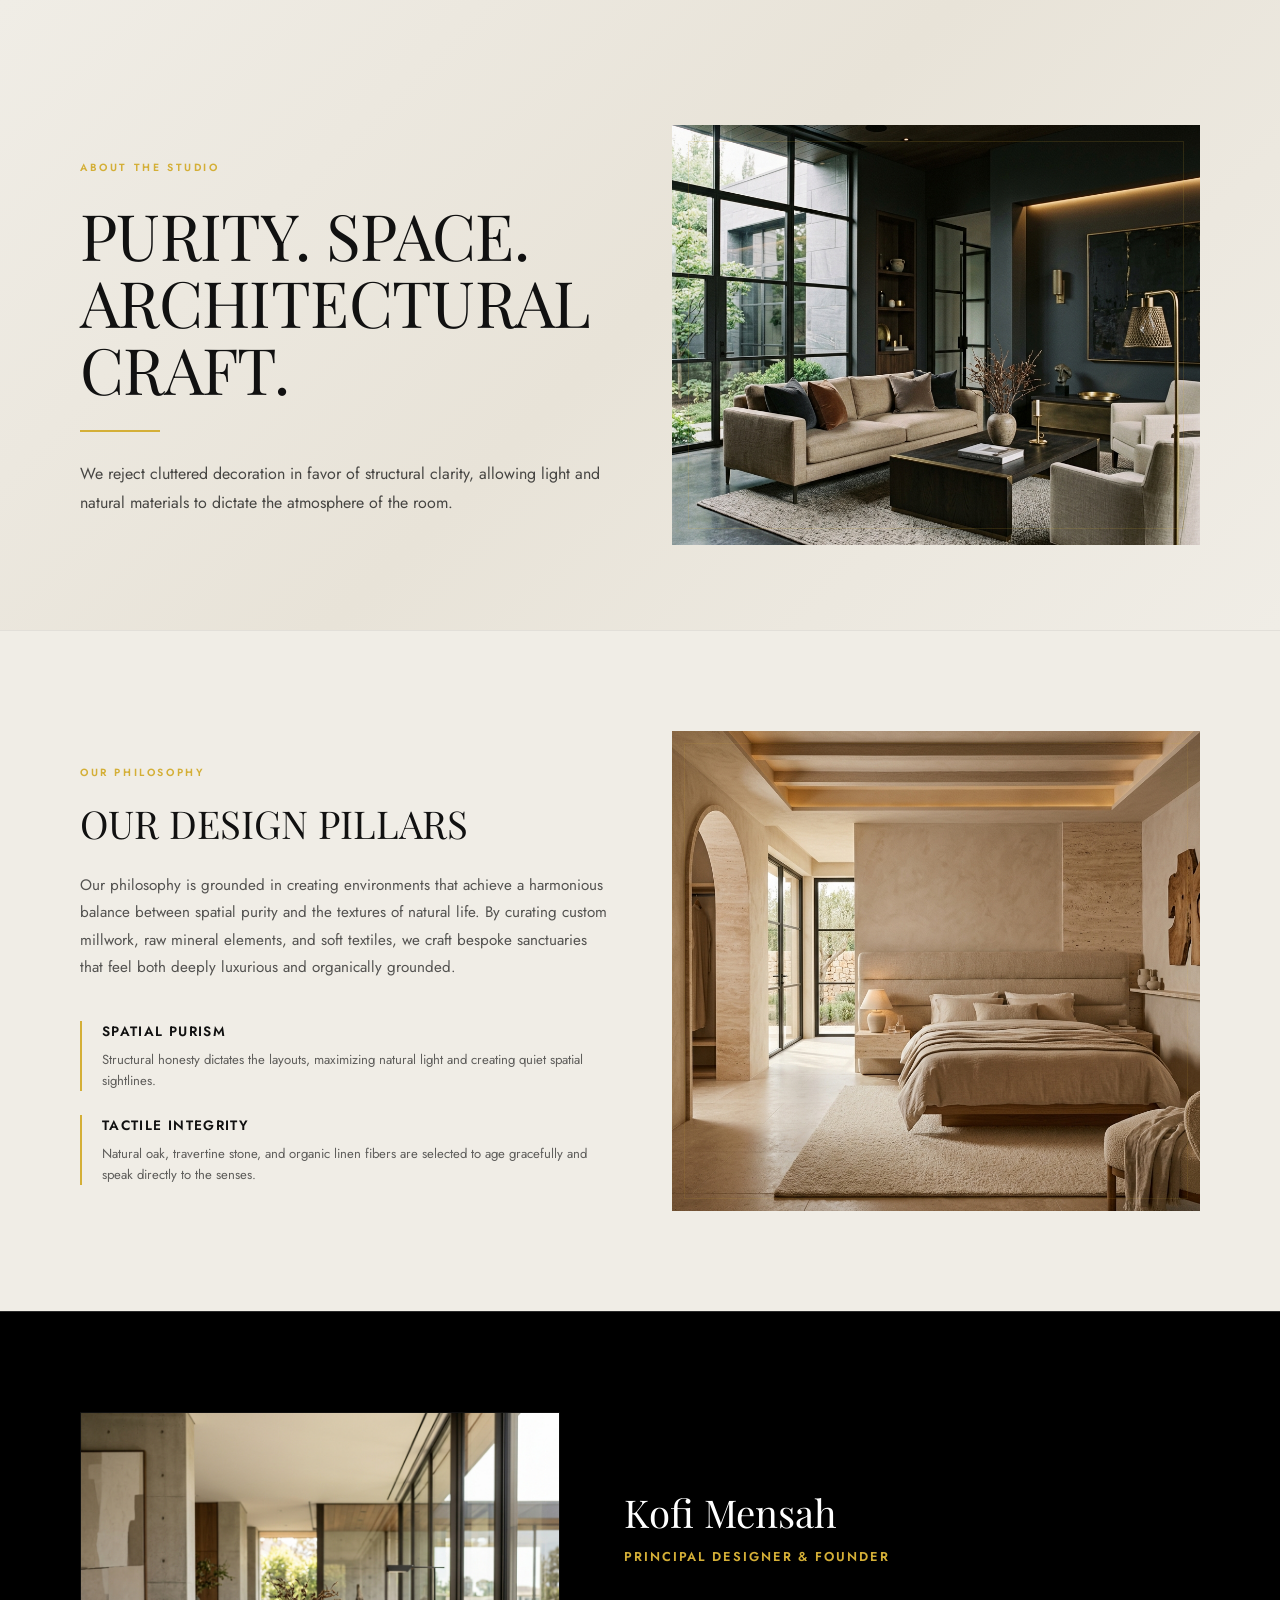
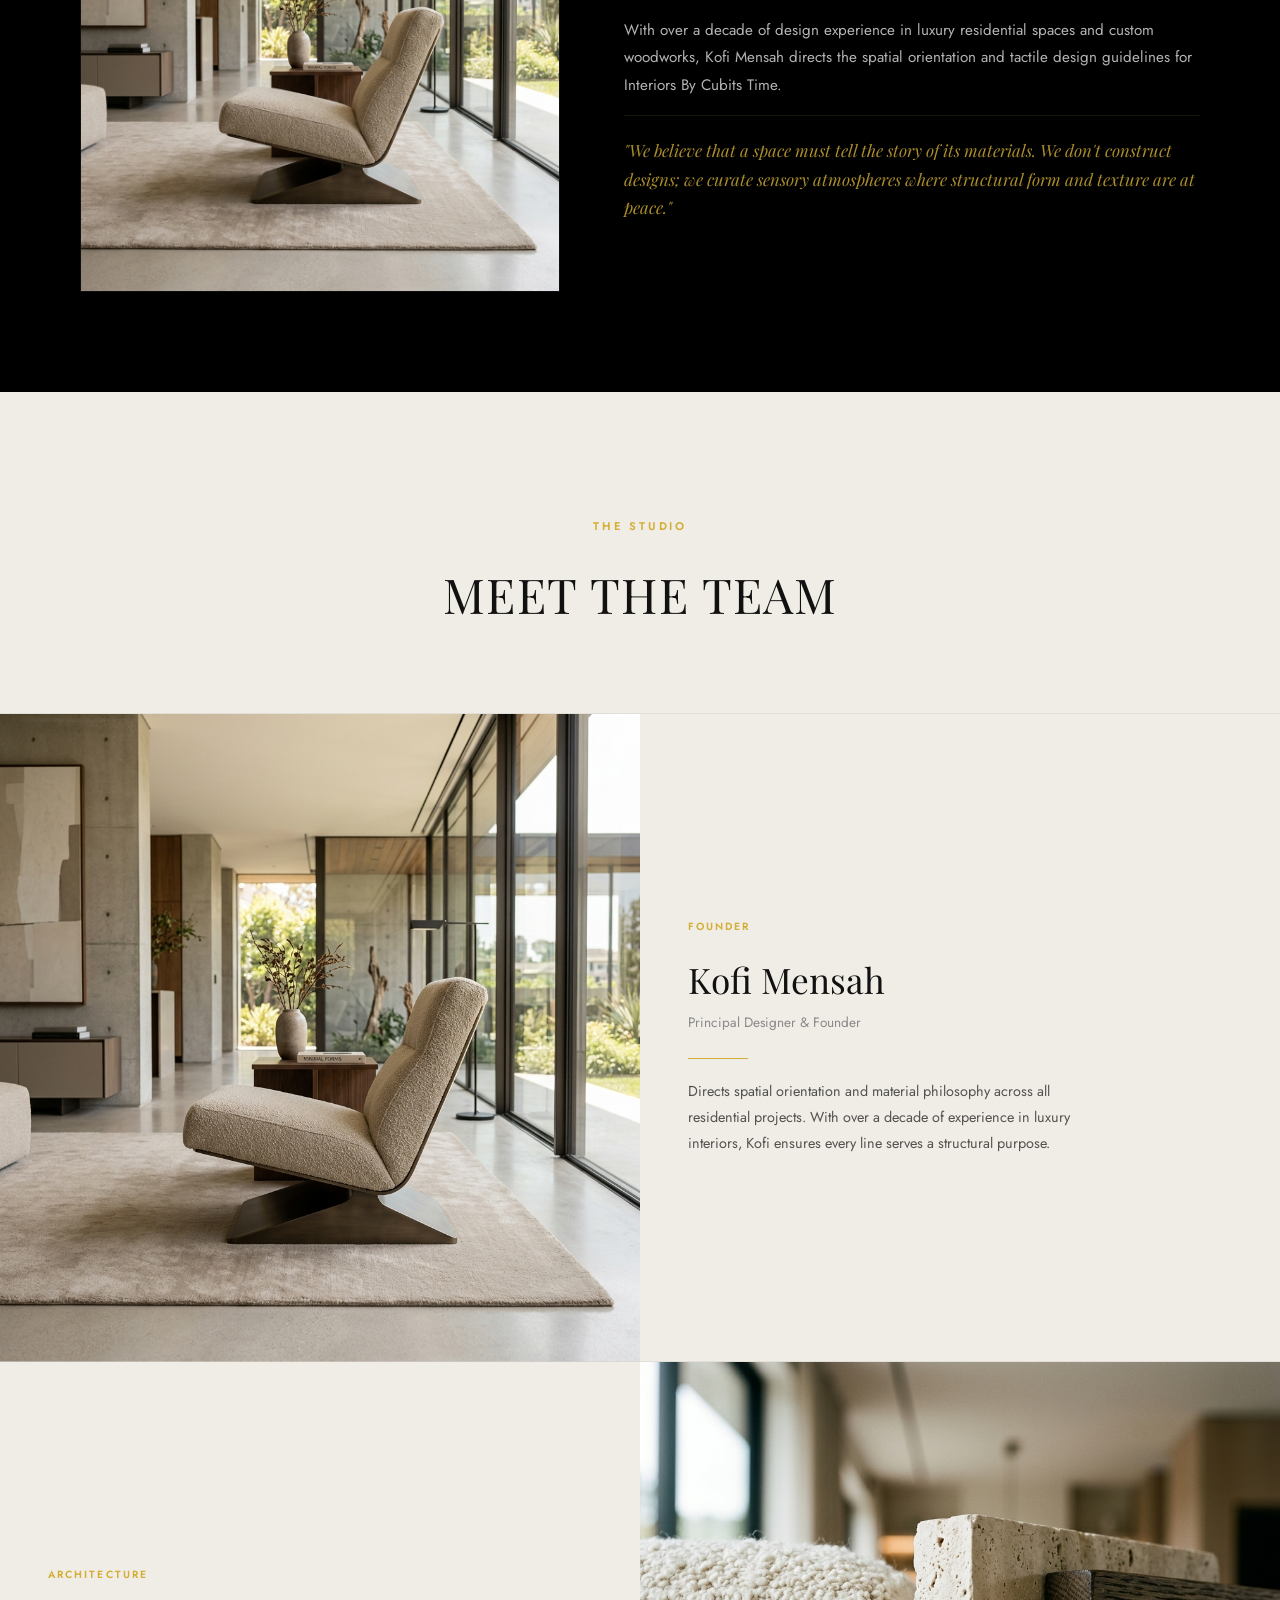
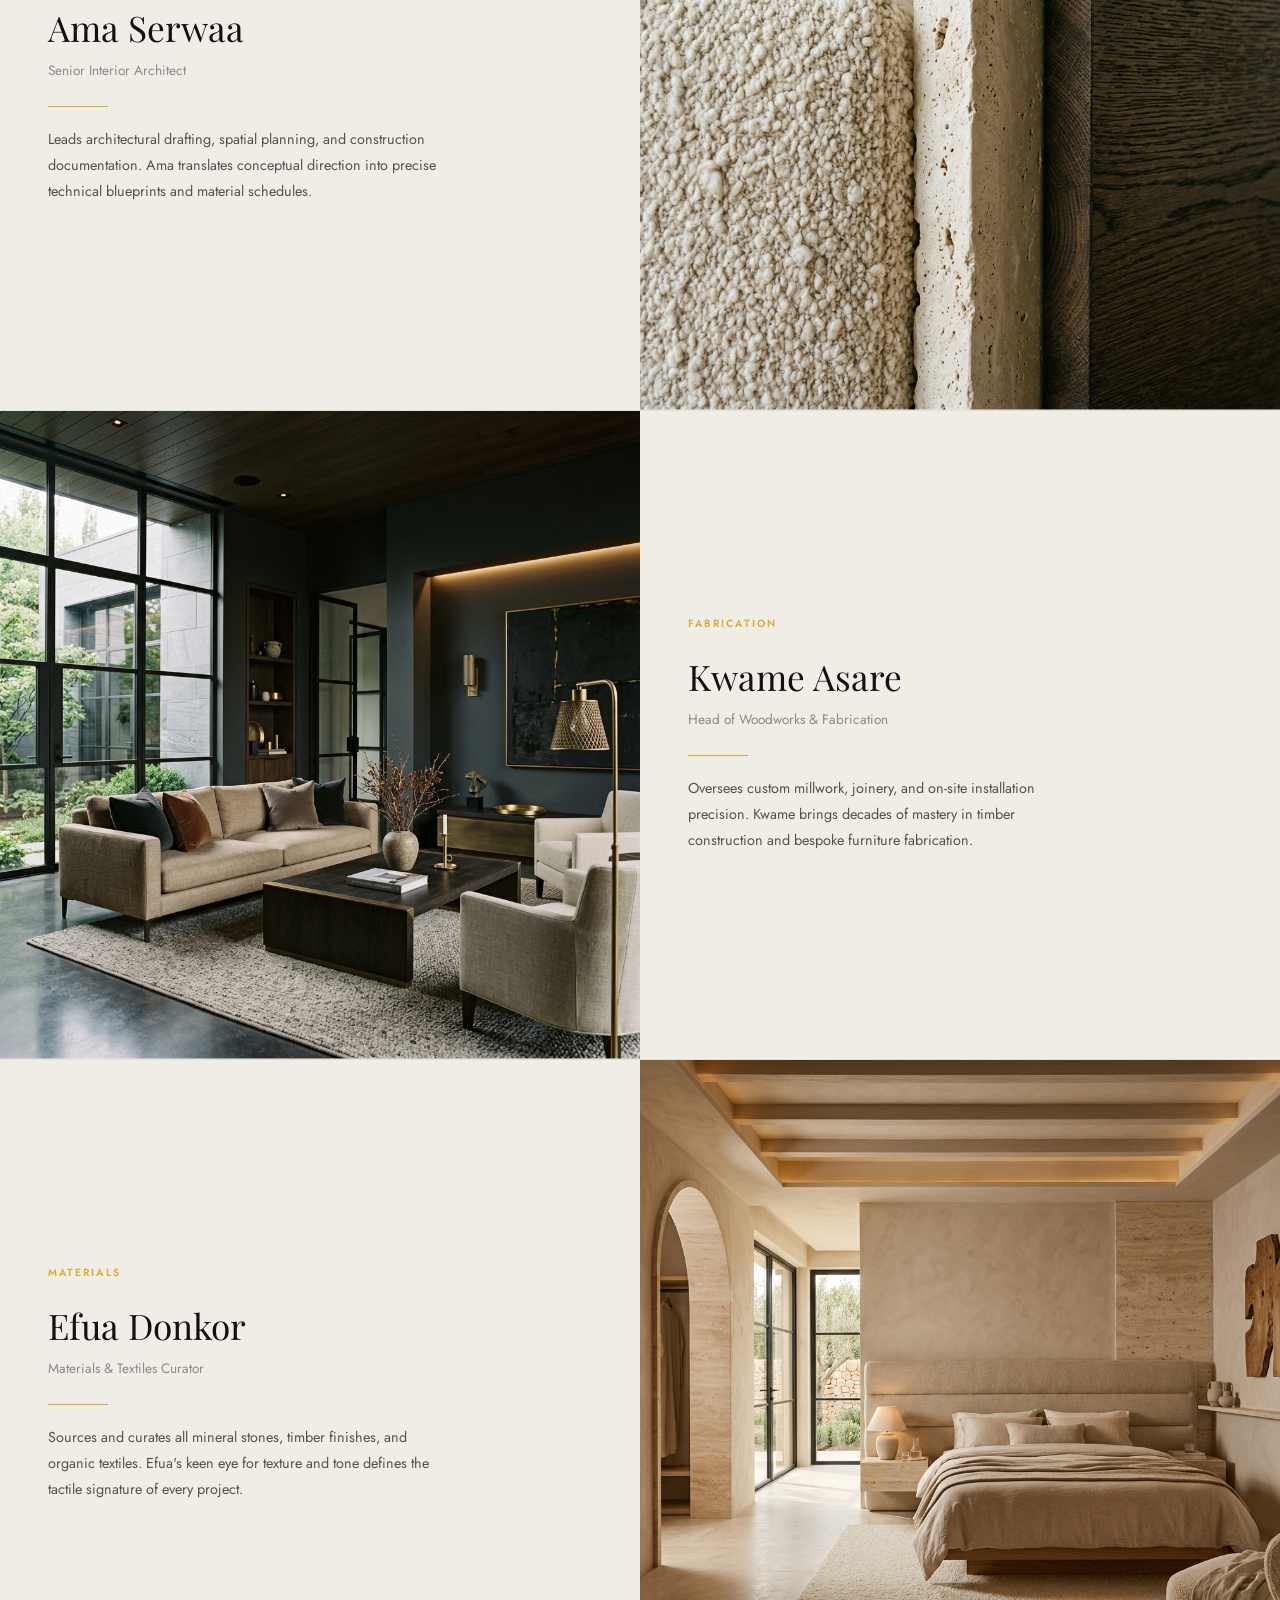
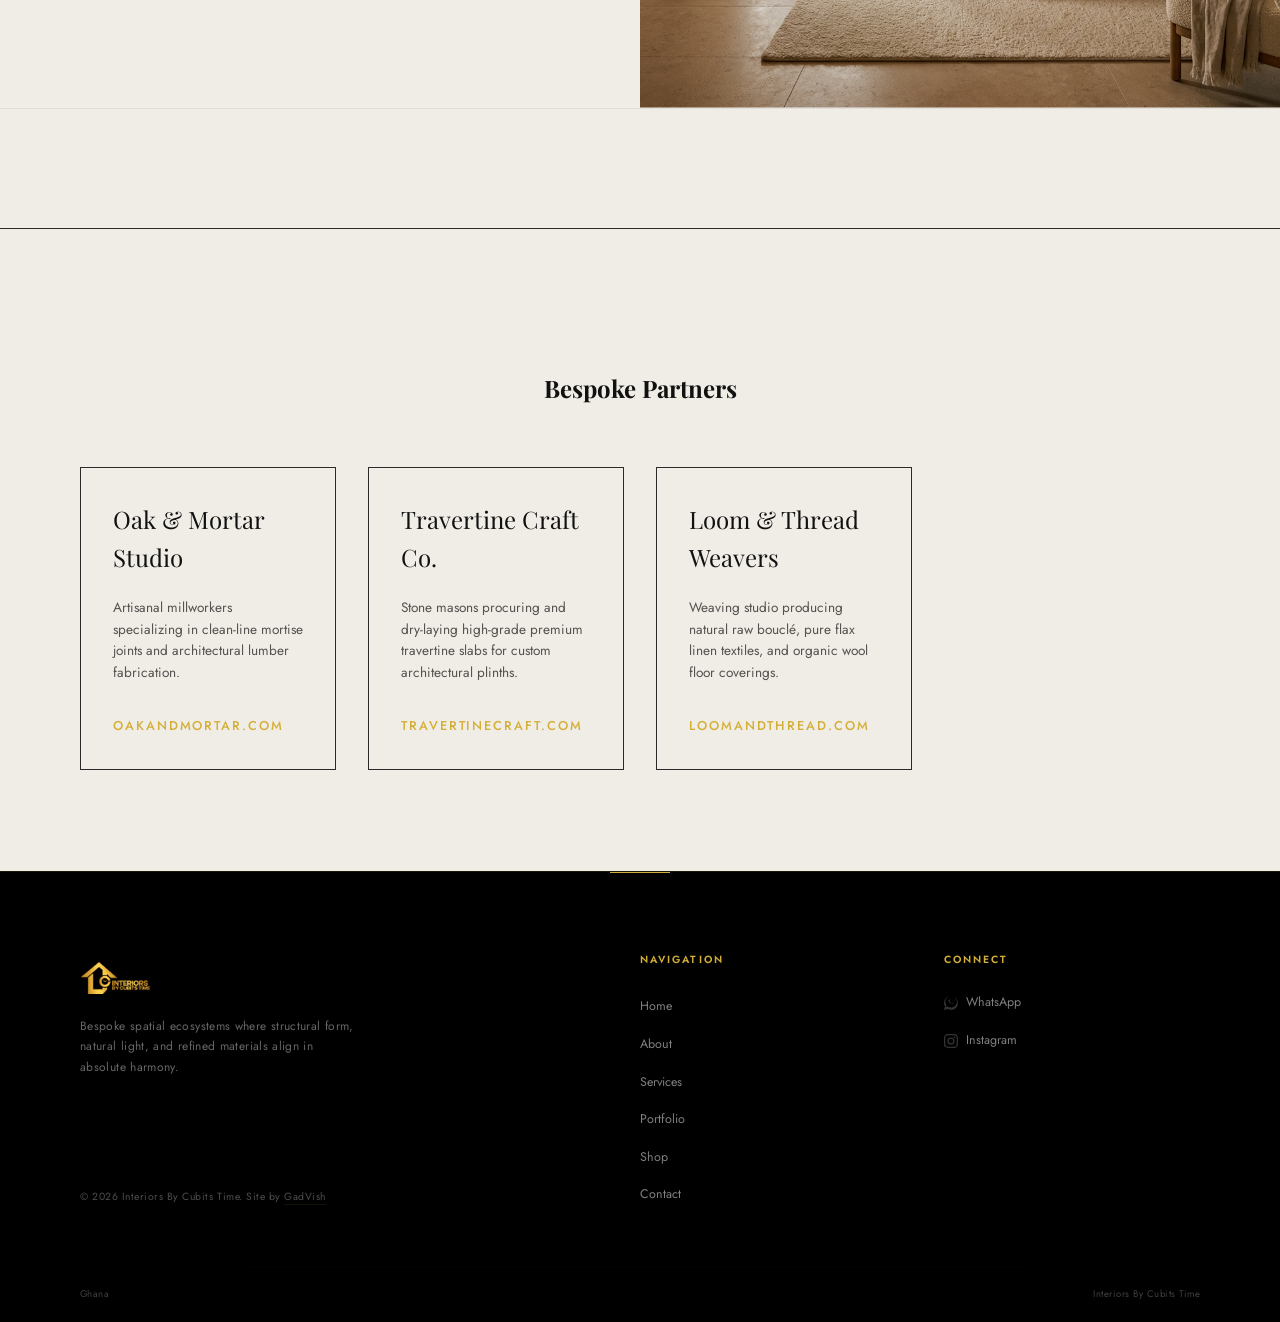
==== commit 76778f32: "Add scroll-transitioning hero logo and transparent nav gradient" ====
--- a/about.html
+++ b/about.html
@@ -12,7 +12,7 @@
 
     <!-- NAVIGATION HEADER -->
     <header class="nav-bar">
-        <a href="index.html" class="nav-logo" aria-label="Interiors By Cubits Time Home"><svg class="logo-svg" viewBox="0 0 100 100"><line x1="12" y1="12" x2="42" y2="12" /><line x1="58" y1="12" x2="88" y2="12" /><line x1="88" y1="12" x2="88" y2="88" /><line x1="88" y1="88" x2="12" y2="88" /><line x1="12" y1="88" x2="12" y2="48" /><line x1="22" y1="22" x2="38" y2="22" style="stroke-width: 3;" /><line x1="30" y1="22" x2="30" y2="34" style="stroke-width: 3;" /><polygon points="30,34 22,46 38,46" /><text x="58" y="74" text-anchor="middle">ICT</text></svg></a>
+        <a href="index.html" class="nav-logo" aria-label="Interiors By Cubits Time Home"><img src="images/logo (2).png" alt="Interiors By Cubits Time"></a>
         <button class="nav-toggle" aria-label="Toggle Navigation">
             <span class="hamburger-bar"></span>
             <span class="hamburger-bar"></span>
@@ -182,7 +182,7 @@
         <div class="container">
             <div class="site-footer-inner">
                 <div class="site-footer-brand">
-                    <span class="site-footer-logo"><em>ICT</em> Interiors</span>
+                    <span class="site-footer-logo"><img src="images/logo (2).png" alt="Interiors By Cubits Time"></span>
                     <p class="site-footer-tagline">Bespoke spatial ecosystems where structural form, natural light, and refined materials align in absolute harmony.</p>
                     <p class="site-footer-copy">&copy; 2026 Interiors By Cubits Time. Site by <a href="https://wa.me/233500437993" target="_blank" rel="noopener noreferrer" style="color: inherit; text-decoration: none; border-bottom: 1px solid rgba(212,175,55,0.3);">GadVish</a></p>
                 </div>
@@ -248,6 +248,16 @@
                 document.body.classList.toggle('nav-open');
             });
         }
+
+        // Nav background on scroll
+        const navBar = document.querySelector('.nav-bar');
+        window.addEventListener('scroll', () => {
+            if (window.scrollY > 60) {
+                navBar.classList.add('scrolled');
+            } else {
+                navBar.classList.remove('scrolled');
+            }
+        }, { passive: true });
     </script>
 
 </body>
--- a/style.css
+++ b/style.css
@@ -37,9 +37,11 @@
     left: 0;
     width: 100%;
     height: 80px;
-    background-color: rgba(0, 0, 0, 0.95);
-    backdrop-filter: blur(12px);
-    -webkit-backdrop-filter: blur(12px);
+    background: linear-gradient(to bottom, rgba(0,0,0,0.55) 0%, transparent 100%);
+    transition: background 0.3s ease;
+}
+.nav-bar.scrolled {
+    background: rgba(0, 0, 0, 0.95);
     display: flex;
     justify-content: space-between;
     align-items: center;
@@ -72,10 +74,31 @@
     display: none;
 }
 
+.hero-logo-badge {
+    margin-bottom: 32px;
+    display: flex;
+    justify-content: center;
+    opacity: 1;
+    transform: translateY(0);
+    transition: opacity 0.5s ease, transform 0.5s ease;
+}
+.hero-logo-badge.fade {
+    opacity: 0;
+    transform: translateY(-20px);
+    pointer-events: none;
+}
 .hero-logo-badge img {
-    max-width: 70%;
-    max-height: 70%;
-    object-fit: contain;
+    width: 260px;
+    max-width: 80%;
+    height: auto;
+    display: block;
+}
+.nav-logo img {
+    opacity: 0;
+    transition: opacity 0.3s ease;
+}
+.nav-bar.scrolled .nav-logo img {
+    opacity: 1;
 }
 
 .site-footer-logo img {
@@ -1494,6 +1517,10 @@
         overflow: hidden;
     }
 
+    .hero-logo-badge img {
+        width: 180px;
+    }
+
     section {
         padding: 80px 0;
     }
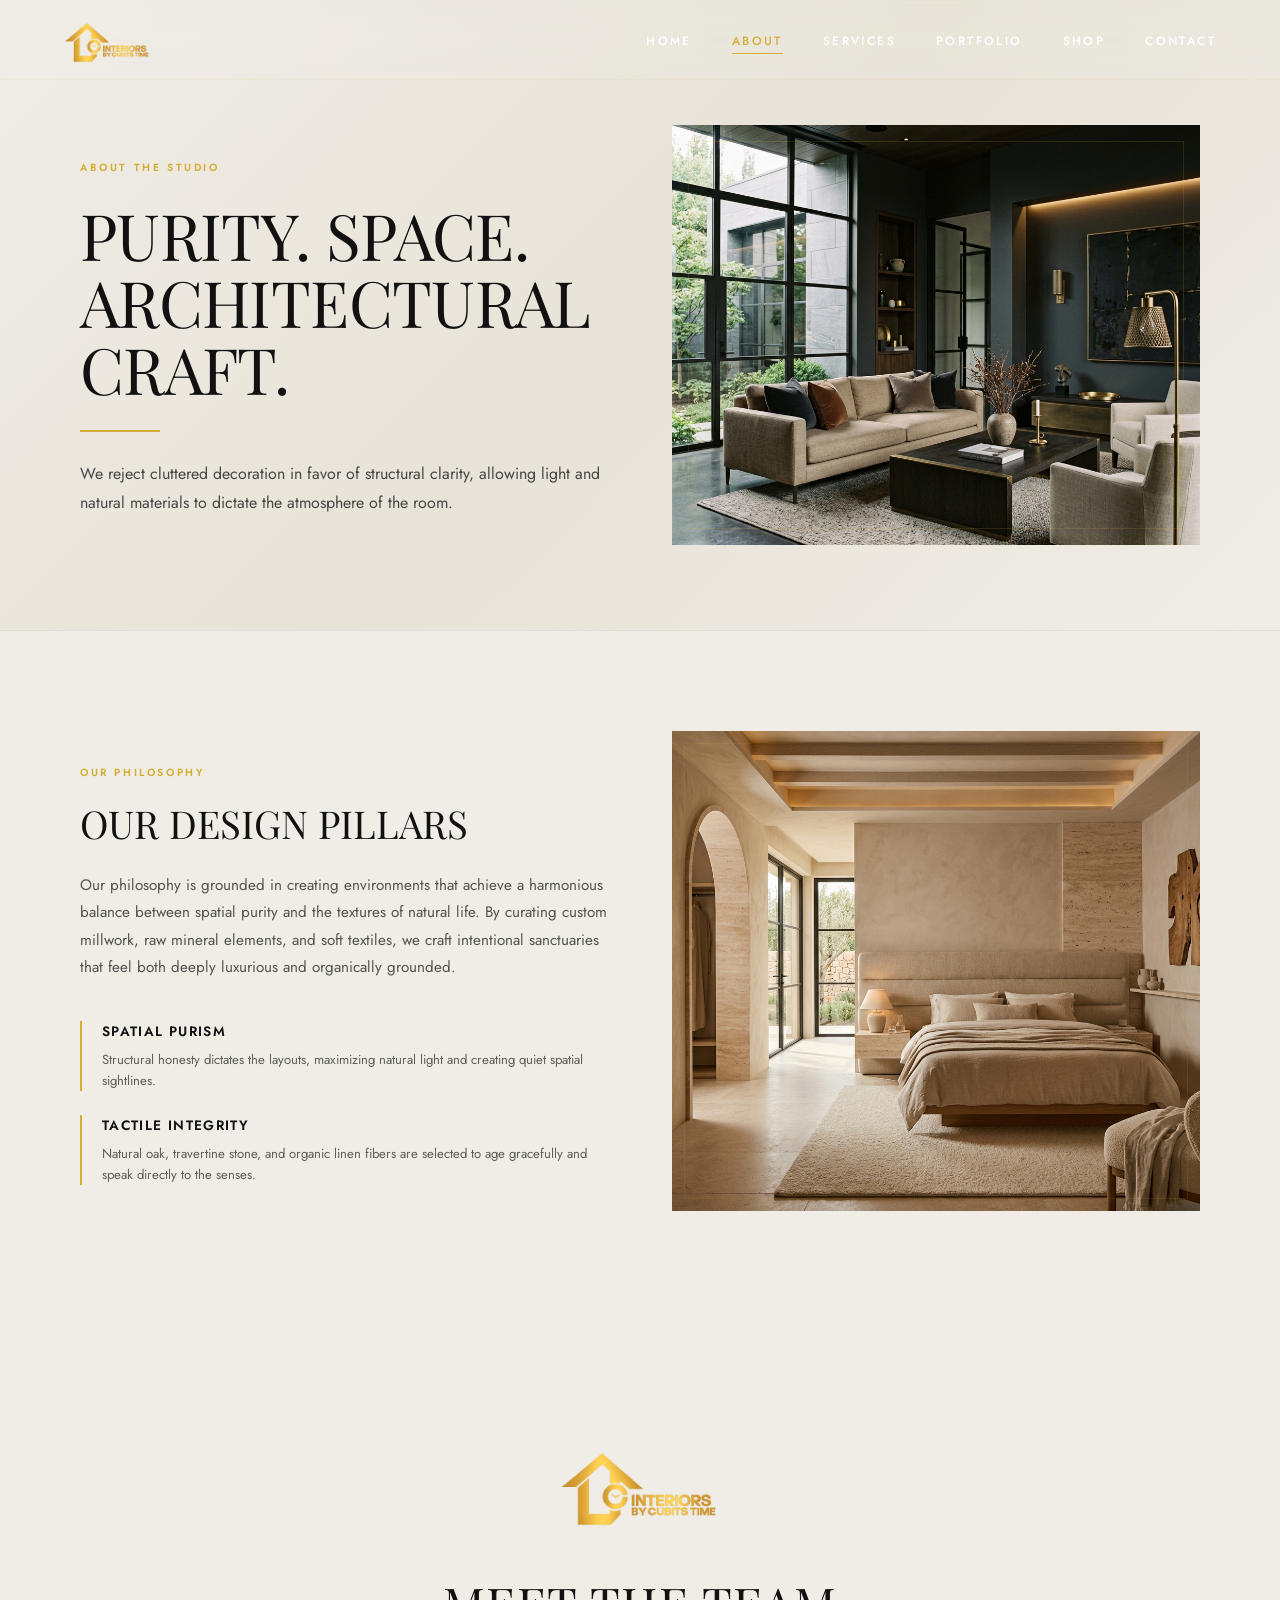
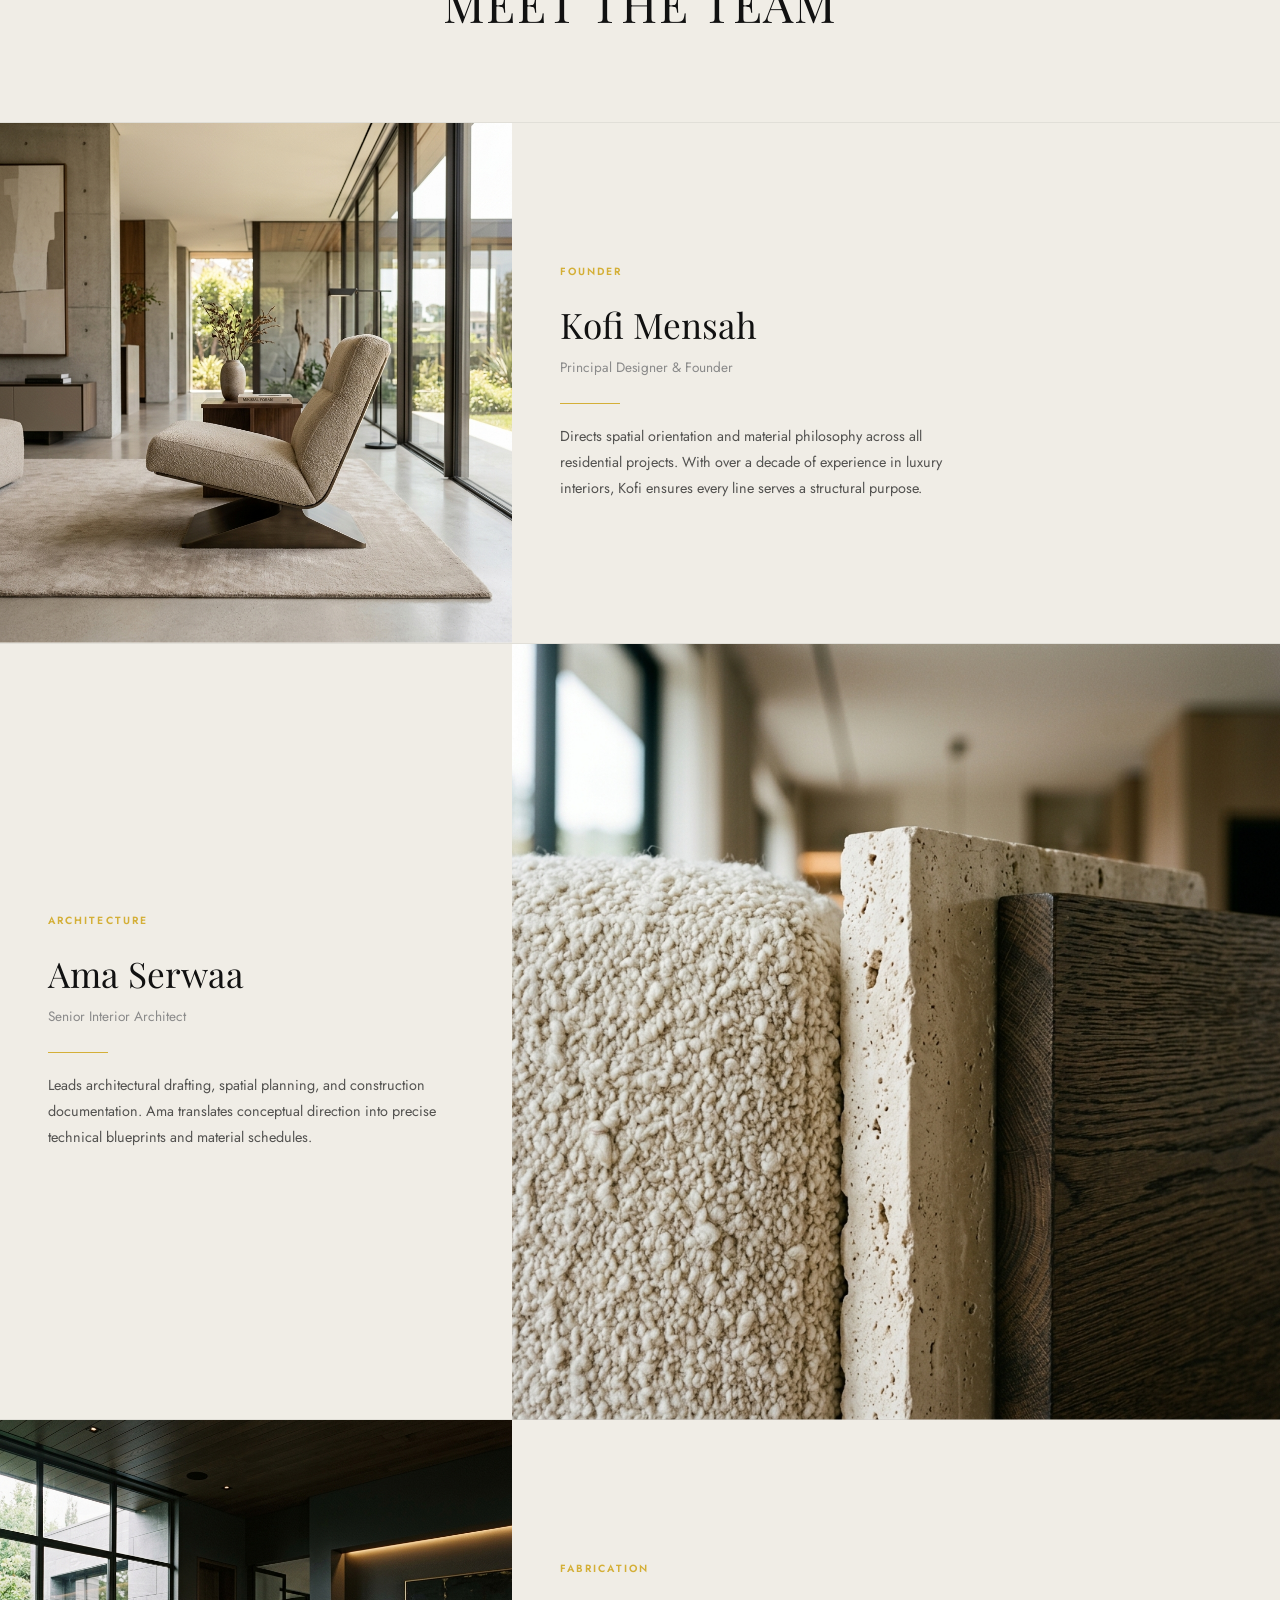
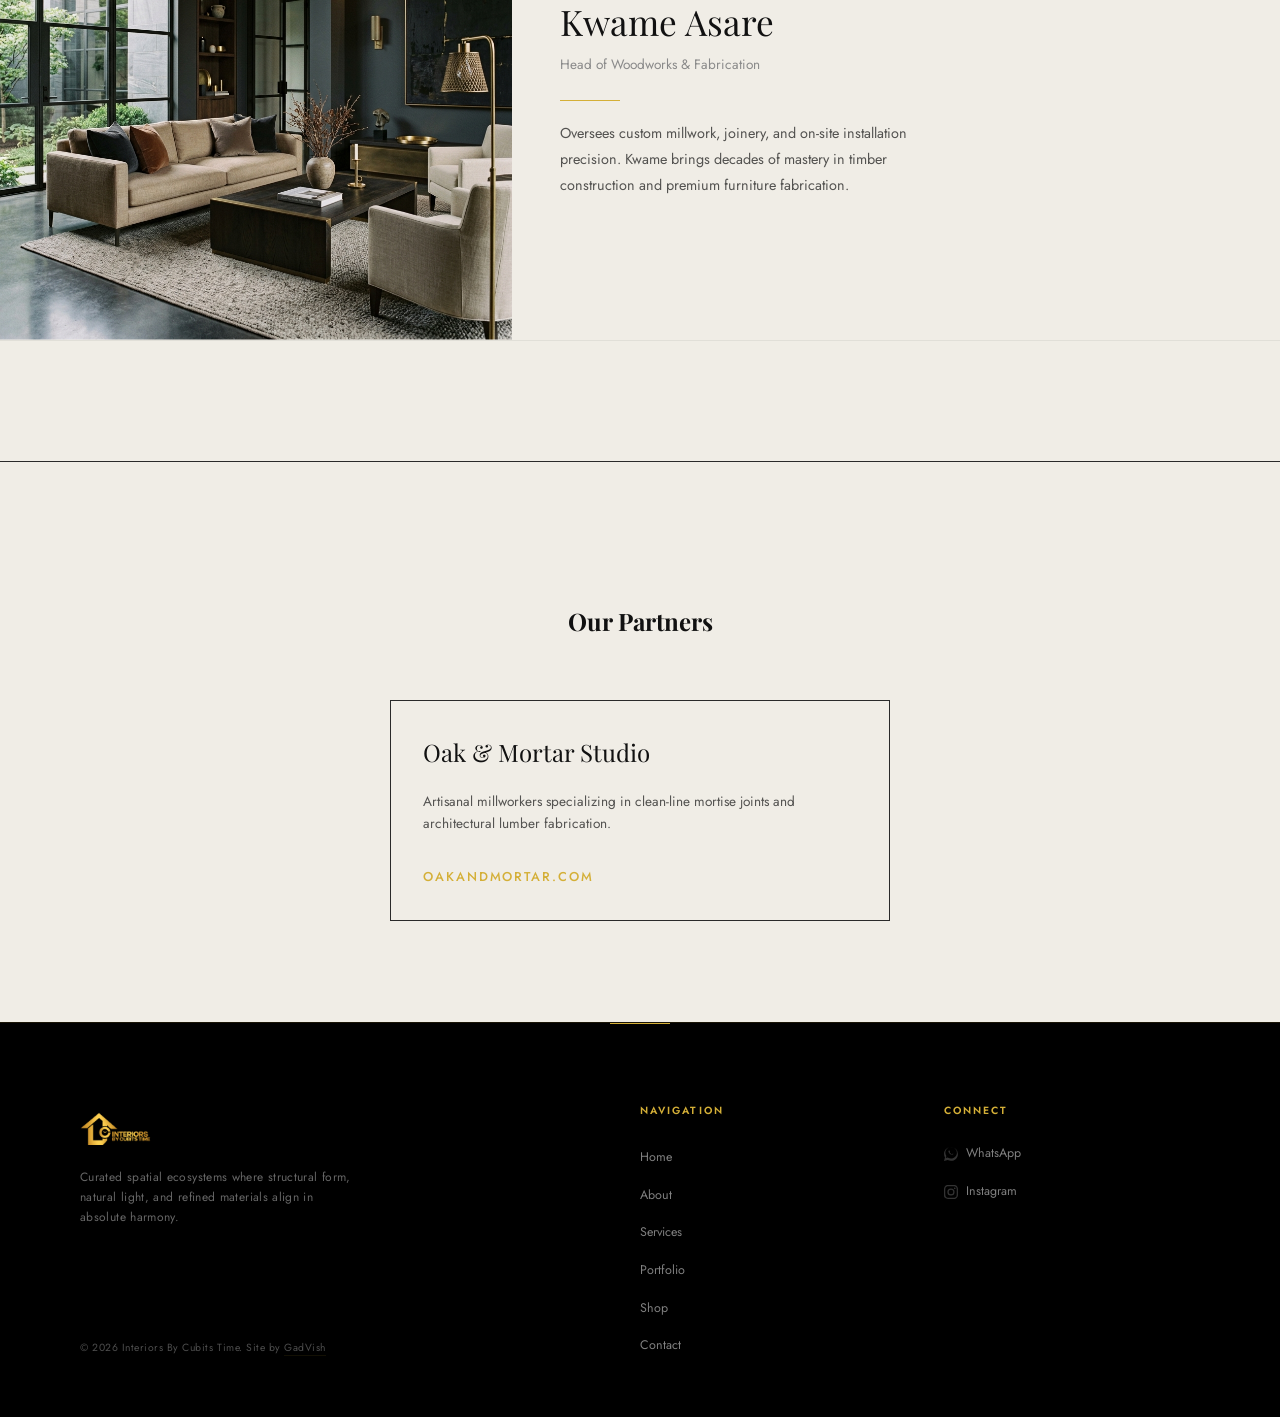
==== commit 81d0702f: "Replace bespoke, remove card numbers, add bottom nav, frosted glass nav, favicon, cleanup footer" ====
--- a/about.html
+++ b/about.html
@@ -7,6 +7,7 @@
     <!-- Fonts Import -->
     <link href="https://fonts.googleapis.com/css2?family=Playfair+Display:ital,wght@0,300;0,400;0,500;0,600;0,700;1,400&family=Jost:wght@300;400;500;600&display=swap" rel="stylesheet">
     <link rel="stylesheet" href="style.css">
+    <link rel="icon" type="image/png" href="images/logo (2).png">
 </head>
 <body>
 
@@ -53,7 +54,7 @@
                 <div class="reveal">
                     <span class="about-pillars-label">Our Philosophy</span>
                     <h2 class="about-pillars-title">Our Design Pillars</h2>
-                    <p class="about-pillars-body">Our philosophy is grounded in creating environments that achieve a harmonious balance between spatial purity and the textures of natural life. By curating custom millwork, raw mineral elements, and soft textiles, we craft bespoke sanctuaries that feel both deeply luxurious and organically grounded.</p>
+                    <p class="about-pillars-body">Our philosophy is grounded in creating environments that achieve a harmonious balance between spatial purity and the textures of natural life. By curating custom millwork, raw mineral elements, and soft textiles, we craft intentional sanctuaries that feel both deeply luxurious and organically grounded.</p>
                     <div class="pillar-items">
                         <div class="pillar-item">
                             <h4 class="pillar-item-title">Spatial Purism</h4>
@@ -72,29 +73,13 @@
         </div>
     </section>
 
-    <!-- LEADERSHIP -->
-    <section id="leadership" class="about-leadership">
-        <div class="container">
-            <div class="about-leadership-grid">
-                <div class="about-leadership-img reveal">
-                    <img src="images/lounge.png" alt="Kofi Mensah">
-                </div>
-                <div class="reveal delay-100">
-                    <h2 class="about-leadership-name">Kofi Mensah</h2>
-                    <p class="about-leadership-role">Principal Designer &amp; Founder</p>
-                    <div class="about-leadership-divider"></div>
-                    <p class="about-leadership-bio">With over a decade of design experience in luxury residential spaces and custom woodworks, Kofi Mensah directs the spatial orientation and tactile design guidelines for Interiors By Cubits Time.</p>
-                    <div class="about-leadership-quote">"We believe that a space must tell the story of its materials. We don't construct designs; we curate sensory atmospheres where structural form and texture are at peace."</div>
-                </div>
-            </div>
-        </div>
-    </section>
+
 
     <!-- THE TEAM -->
     <section id="team" class="team-alt">
         <div class="container">
             <div class="team-alt-header">
-                <span class="team-alt-label">The Studio</span>
+                <span class="team-alt-label"><img src="images/logo (2).png" alt="Interiors By Cubits Time"></span>
                 <h2 class="team-alt-title">Meet The Team</h2>
             </div>
         </div>
@@ -131,19 +116,7 @@
                 <h3 class="team-member-name">Kwame Asare</h3>
                 <p class="team-member-title">Head of Woodworks &amp; Fabrication</p>
                 <div class="team-member-divider"></div>
-                <p class="team-member-bio">Oversees custom millwork, joinery, and on-site installation precision. Kwame brings decades of mastery in timber construction and bespoke furniture fabrication.</p>
-            </div>
-        </div>
-        <div class="team-member team-member-alt reveal">
-            <div class="team-member-image">
-                <img src="images/bedroom.png" alt="Efua Donkor">
-            </div>
-            <div class="team-member-info">
-                <span class="team-member-role-tag">Materials</span>
-                <h3 class="team-member-name">Efua Donkor</h3>
-                <p class="team-member-title">Materials &amp; Textiles Curator</p>
-                <div class="team-member-divider"></div>
-                <p class="team-member-bio">Sources and curates all mineral stones, timber finishes, and organic textiles. Efua's keen eye for texture and tone defines the tactile signature of every project.</p>
+                <p class="team-member-bio">Oversees custom millwork, joinery, and on-site installation precision. Kwame brings decades of mastery in timber construction and premium furniture fabrication.</p>
             </div>
         </div>
     </section>
@@ -152,27 +125,14 @@
     <section id="partners" class="light-section" style="padding: 100px 0; border-top: 1px solid var(--divider);">
         <div class="container">
             <div class="furniture-section-title reveal" style="text-align: center; margin-bottom: 60px;">
-                <h2 class="font-display text-3xl uppercase">Bespoke Partners</h2>
-            </div>
-            <div class="partners-grid-3col">
-                <!-- Entry 1 -->
-                <div class="partner-card reveal delay-100" style="border: 1px solid var(--divider); padding: 32px;">
+                <h2 class="font-display text-3xl uppercase">Our Partners</h2>
+            </div>
+            <div style="max-width: 500px; margin: 0 auto;">
+                <div class="partner-card reveal" style="border: 1px solid var(--divider); padding: 32px;">
                     <h3 class="partner-name font-display" style="color: var(--text-dark);">Oak &amp; Mortar Studio</h3>
                     <p class="partner-desc">Artisanal millworkers specializing in clean-line mortise joints and architectural lumber fabrication.</p>
                     <a href="#" class="partner-link">oakandmortar.com</a>
                 </div>
-                <!-- Entry 2 -->
-                <div class="partner-card reveal delay-200" style="border: 1px solid var(--divider); padding: 32px;">
-                    <h3 class="partner-name font-display" style="color: var(--text-dark);">Travertine Craft Co.</h3>
-                    <p class="partner-desc">Stone masons procuring and dry-laying high-grade premium travertine slabs for custom architectural plinths.</p>
-                    <a href="#" class="partner-link">travertinecraft.com</a>
-                </div>
-                <!-- Entry 3 -->
-                <div class="partner-card reveal delay-300" style="border: 1px solid var(--divider); padding: 32px;">
-                    <h3 class="partner-name font-display" style="color: var(--text-dark);">Loom &amp; Thread Weavers</h3>
-                    <p class="partner-desc">Weaving studio producing natural raw bouclé, pure flax linen textiles, and organic wool floor coverings.</p>
-                    <a href="#" class="partner-link">loomandthread.com</a>
-                </div>
             </div>
         </div>
     </section>
@@ -183,7 +143,7 @@
             <div class="site-footer-inner">
                 <div class="site-footer-brand">
                     <span class="site-footer-logo"><img src="images/logo (2).png" alt="Interiors By Cubits Time"></span>
-                    <p class="site-footer-tagline">Bespoke spatial ecosystems where structural form, natural light, and refined materials align in absolute harmony.</p>
+                    <p class="site-footer-tagline">Curated spatial ecosystems where structural form, natural light, and refined materials align in absolute harmony.</p>
                     <p class="site-footer-copy">&copy; 2026 Interiors By Cubits Time. Site by <a href="https://wa.me/233500437993" target="_blank" rel="noopener noreferrer" style="color: inherit; text-decoration: none; border-bottom: 1px solid rgba(212,175,55,0.3);">GadVish</a></p>
                 </div>
                 <div>
@@ -211,10 +171,7 @@
                     </ul>
                 </div>
             </div>
-            <div class="site-footer-bottom">
-                <span>Ghana</span>
-                <span>Interiors By Cubits Time</span>
-            </div>
+            
         </div>
     </footer>
 
@@ -260,5 +217,32 @@
         }, { passive: true });
     </script>
 
+    <!-- Bottom Navigation (mobile) -->
+    <nav class="bottom-nav">
+        <a href="index.html" class="" aria-label="Home">
+            <svg viewBox="0 0 24 24"><path d="M3 12l9-9 9 9"/><path d="M5 10v10a1 1 0 0 0 1 1h3v-5h6v5h3a1 1 0 0 0 1-1V10"/></svg>
+            Home
+        </a>
+        <a href="about.html" class="active" aria-label="About">
+            <svg viewBox="0 0 24 24"><circle cx="12" cy="8" r="4"/><path d="M4 20c0-4 3.6-7 8-7s8 3 8 7"/></svg>
+            About
+        </a>
+        <a href="services.html" class="" aria-label="Services">
+            <svg viewBox="0 0 24 24"><rect x="2" y="7" width="20" height="14" rx="2"/><path d="M16 7V5a2 2 0 0 0-2-2h-4a2 2 0 0 0-2 2v2"/></svg>
+            Services
+        </a>
+        <a href="portfolio.html" class="" aria-label="Portfolio">
+            <svg viewBox="0 0 24 24"><rect x="3" y="3" width="7" height="7"/><rect x="14" y="3" width="7" height="7"/><rect x="3" y="14" width="7" height="7"/><rect x="14" y="14" width="7" height="7"/></svg>
+            Portfolio
+        </a>
+        <a href="shop.html" class="" aria-label="Shop">
+            <svg viewBox="0 0 24 24"><path d="M6 2L3 6v14a2 2 0 0 0 2 2h14a2 2 0 0 0 2-2V6l-3-4z"/><line x1="3" y1="6" x2="21" y2="6"/><path d="M16 10a4 4 0 0 1-8 0"/></svg>
+            Shop
+        </a>
+        <a href="contact.html" class="" aria-label="Contact">
+            <svg viewBox="0 0 24 24"><path d="M4 4h16c1.1 0 2 .9 2 2v12c0 1.1-.9 2-2 2H4c-1.1 0-2-.9-2-2V6c0-1.1.9-2 2-2z"/><polyline points="22,6 12,13 2,6"/></svg>
+            Contact
+        </a>
+    </nav>
 </body>
 </html>
--- a/style.css
+++ b/style.css
@@ -37,17 +37,20 @@
     left: 0;
     width: 100%;
     height: 80px;
-    background: linear-gradient(to bottom, rgba(0,0,0,0.55) 0%, transparent 100%);
-    transition: background 0.3s ease;
-}
-.nav-bar.scrolled {
-    background: rgba(0, 0, 0, 0.95);
-    display: flex;
-    justify-content: space-between;
+    background: rgba(255,255,255,0.04);
+    backdrop-filter: blur(24px);
+    -webkit-backdrop-filter: blur(24px);
+    border-bottom: 1px solid rgba(212,175,55,0.06);
+    transition: background 0.3s ease, border-color 0.3s ease;
+    display: flex;
+    justify-content: flex-start;
     align-items: center;
     padding: 0 64px;
     z-index: 1000;
-    border-bottom: 1px solid rgba(212, 175, 55, 0.15);
+}
+.nav-bar.scrolled {
+    background: rgba(255,255,255,0.06);
+    border-bottom: 1px solid rgba(212,175,55,0.15);
 }
 
 .nav-logo {
@@ -112,6 +115,7 @@
     display: flex;
     gap: 40px;
     list-style: none;
+    margin-left: auto;
 }
 
 .nav-links a {
@@ -1395,16 +1399,6 @@
 .site-footer-social a:hover svg {
     opacity: 1;
 }
-.site-footer-bottom {
-    border-top: 1px solid rgba(255,255,255,0.04);
-    padding: 20px 0;
-    display: flex;
-    justify-content: space-between;
-    align-items: center;
-    font-size: 0.6rem;
-    opacity: 0.25;
-    letter-spacing: 0.05em;
-}
 @media (max-width: 1024px) {
     .site-footer-inner {
         grid-template-columns: 1fr 1fr;
@@ -1418,7 +1412,9 @@
         gap: 32px;
     }
     .site-footer-brand { grid-column: span 1; }
-    .site-footer-bottom { flex-direction: column; gap: 4px; text-align: center; }
+    .site-footer-inner > div:not(.site-footer-brand) {
+        display: none;
+    }
 }
 
 /* RESPONSIVE LAYOUTS */
@@ -1448,18 +1444,68 @@
     }
 }
 
+/* Bottom Navigation (mobile only) */
+.bottom-nav {
+    display: none;
+}
 @media (max-width: 768px) {
+    .bottom-nav {
+        display: flex;
+        position: fixed;
+        bottom: 0;
+        left: 0;
+        right: 0;
+        height: 64px;
+        background: rgba(0,0,0,0.97);
+        backdrop-filter: blur(16px);
+        -webkit-backdrop-filter: blur(16px);
+        z-index: 1200;
+        justify-content: space-around;
+        align-items: center;
+        padding: 0 8px;
+        border-top: 1px solid rgba(212,175,55,0.1);
+    }
+    .bottom-nav a {
+        display: flex;
+        flex-direction: column;
+        align-items: center;
+        gap: 3px;
+        text-decoration: none;
+        color: rgba(255,255,255,0.4);
+        font-size: 0.55rem;
+        text-transform: uppercase;
+        letter-spacing: 0.08em;
+        transition: color 0.3s;
+        padding: 4px 0;
+        min-width: 48px;
+    }
+    .bottom-nav a.active,
+    .bottom-nav a:hover {
+        color: var(--accent);
+    }
+    .bottom-nav a svg {
+        width: 20px;
+        height: 20px;
+        stroke: currentColor;
+        fill: none;
+        stroke-width: 1.5;
+    }
+
+    /* Push page content up so bottom nav doesn't overlap */
+    body {
+        padding-bottom: 64px;
+    }
+
     /* Mobile Header & Hamburger Menu */
     .nav-bar {
         padding: 0 24px;
     }
 
     .nav-toggle {
-        display: flex;
-        flex-direction: column;
-        justify-content: space-between;
-        width: 30px;
-        height: 20px;
+        display: none;
+    }
+    .nav-links {
+        display: none !important;
         background: transparent;
         border: none;
         cursor: pointer;
@@ -2118,6 +2164,13 @@
     color: var(--accent);
     margin-bottom: 20px;
 }
+.team-alt-label img {
+    display: block;
+    width: 160px;
+    max-width: 60vw;
+    height: auto;
+    margin: 0 auto;
+}
 .team-alt-title {
     font-family: var(--font-display);
     font-size: clamp(2rem, 4vw, 3rem);
@@ -2128,8 +2181,8 @@
 }
 .team-member {
     display: grid;
-    grid-template-columns: 1fr 1fr;
-    min-height: 420px;
+    grid-template-columns: 0.8fr 1.2fr;
+    min-height: 380px;
     border-top: 1px solid rgba(0,0,0,0.06);
     overflow: hidden;
 }
@@ -2228,14 +2281,14 @@
     transition: all 0.6s ease 0.6s;
 }
 @media (max-width: 1024px) {
-    .team-member { grid-template-columns: 1fr 1fr; min-height: auto; }
+    .team-member { grid-template-columns: 0.9fr 1.1fr; min-height: auto; }
     .team-member-info { padding: 40px 32px; }
 }
 @media (max-width: 768px) {
     .team-member { grid-template-columns: 1fr; }
     .team-member-alt .team-member-image { order: 1; }
     .team-member-alt .team-member-info { order: 2; }
-    .team-member-image { min-height: 280px; }
+    .team-member-image { min-height: 240px; }
     .team-member-info { padding: 32px 24px; }
 }
 
@@ -2699,74 +2752,7 @@
 }
 
 /* --- About Leadership --- */
-.about-leadership {
-    padding: 100px 0;
-    background: var(--bg-dark);
-    border-top: 1px solid var(--divider);
-}
-.about-leadership-grid {
-    display: grid;
-    grid-template-columns: 1fr 1.2fr;
-    gap: 64px;
-    align-items: center;
-}
-.about-leadership-img {
-    height: 480px;
-    overflow: hidden;
-    border: 1px solid rgba(255,255,255,0.06);
-    position: relative;
-}
-.about-leadership-img img {
-    width: 100%;
-    height: 100%;
-    object-fit: cover;
-    transition: transform 0.8s ease;
-}
-.about-leadership:hover .about-leadership-img img {
-    transform: scale(1.03);
-}
-.about-leadership-name {
-    font-family: var(--font-display);
-    font-size: clamp(1.8rem, 3vw, 2.5rem);
-    font-weight: 300;
-    color: var(--text-light);
-    margin-bottom: 4px;
-}
-.about-leadership-role {
-    font-size: 0.8rem;
-    letter-spacing: 0.15em;
-    text-transform: uppercase;
-    color: var(--accent);
-    font-weight: 600;
-    margin-bottom: 24px;
-}
-.about-leadership-divider {
-    width: 0;
-    height: 1px;
-    background: var(--accent);
-    margin-bottom: 24px;
-}
-.about-leadership.reveal.active .about-leadership-divider {
-    width: 60px;
-    transition: width 1s cubic-bezier(0.16, 1, 0.3, 1) 0.3s;
-}
-.about-leadership-bio {
-    font-size: 0.95rem;
-    line-height: 1.8;
-    color: var(--text-light);
-    opacity: 0.7;
-    margin-bottom: 16px;
-}
-.about-leadership-quote {
-    font-family: var(--font-display);
-    font-size: 1.05rem;
-    font-style: italic;
-    line-height: 1.7;
-    color: var(--accent);
-    opacity: 0.8;
-    padding: 20px 0 0;
-    border-top: 1px solid rgba(212,175,55,0.15);
-}
+
 
 /* --- Sub-page Hero --- */
 .sub-hero {
@@ -2933,9 +2919,6 @@
     .about-hero-visual { height: 320px; }
     .about-pillars-grid { grid-template-columns: 1fr; gap: 48px; }
     .about-pillars-visual { height: 360px; }
-    .about-leadership-grid { grid-template-columns: 1fr; gap: 40px; }
-    .about-leadership-img { height: 360px; }
-
     .srv-hero-grid { grid-template-columns: 1fr; gap: 40px; text-align: center; }
     .srv-hero-divider { margin: 0 auto 32px; }
     .srv-hero-text { max-width: 600px; margin: 0 auto; }
@@ -2955,4 +2938,3 @@
     .sub-hero { min-height: 60vh; }
 }
 
-
